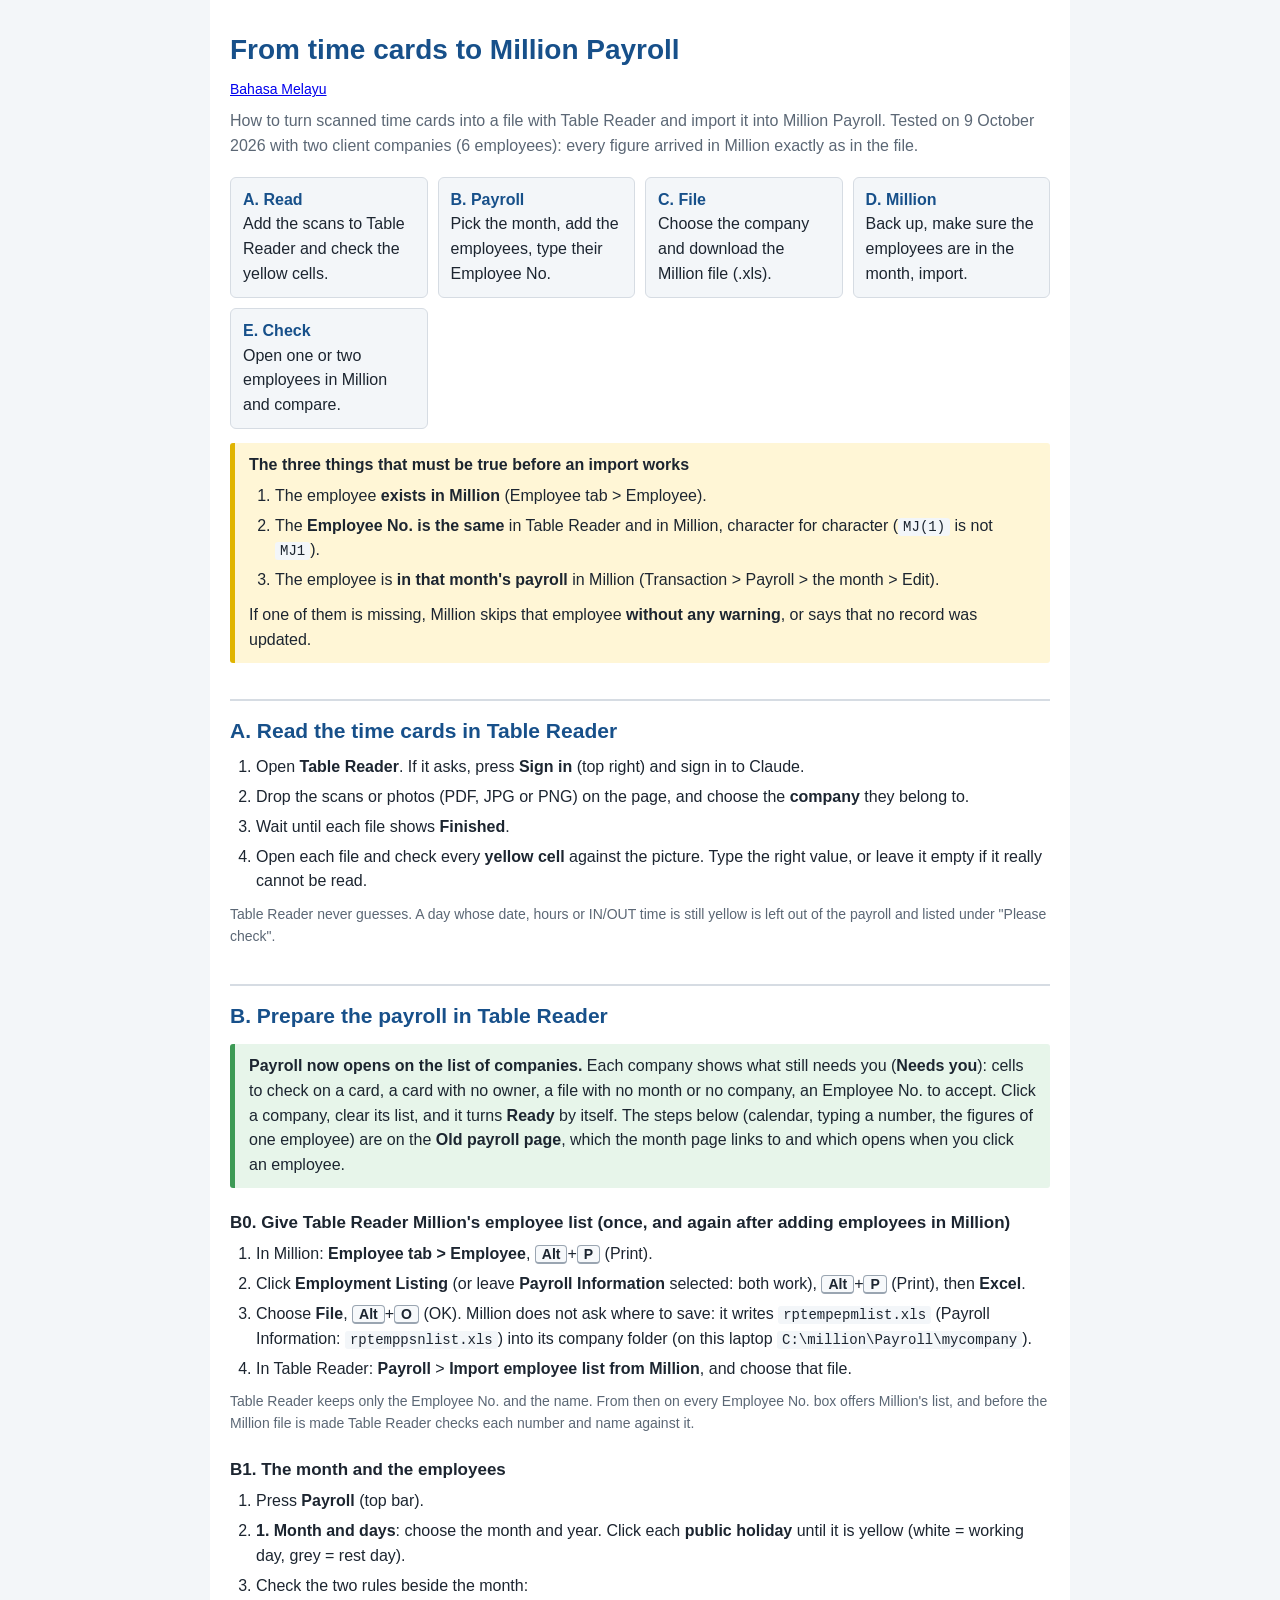
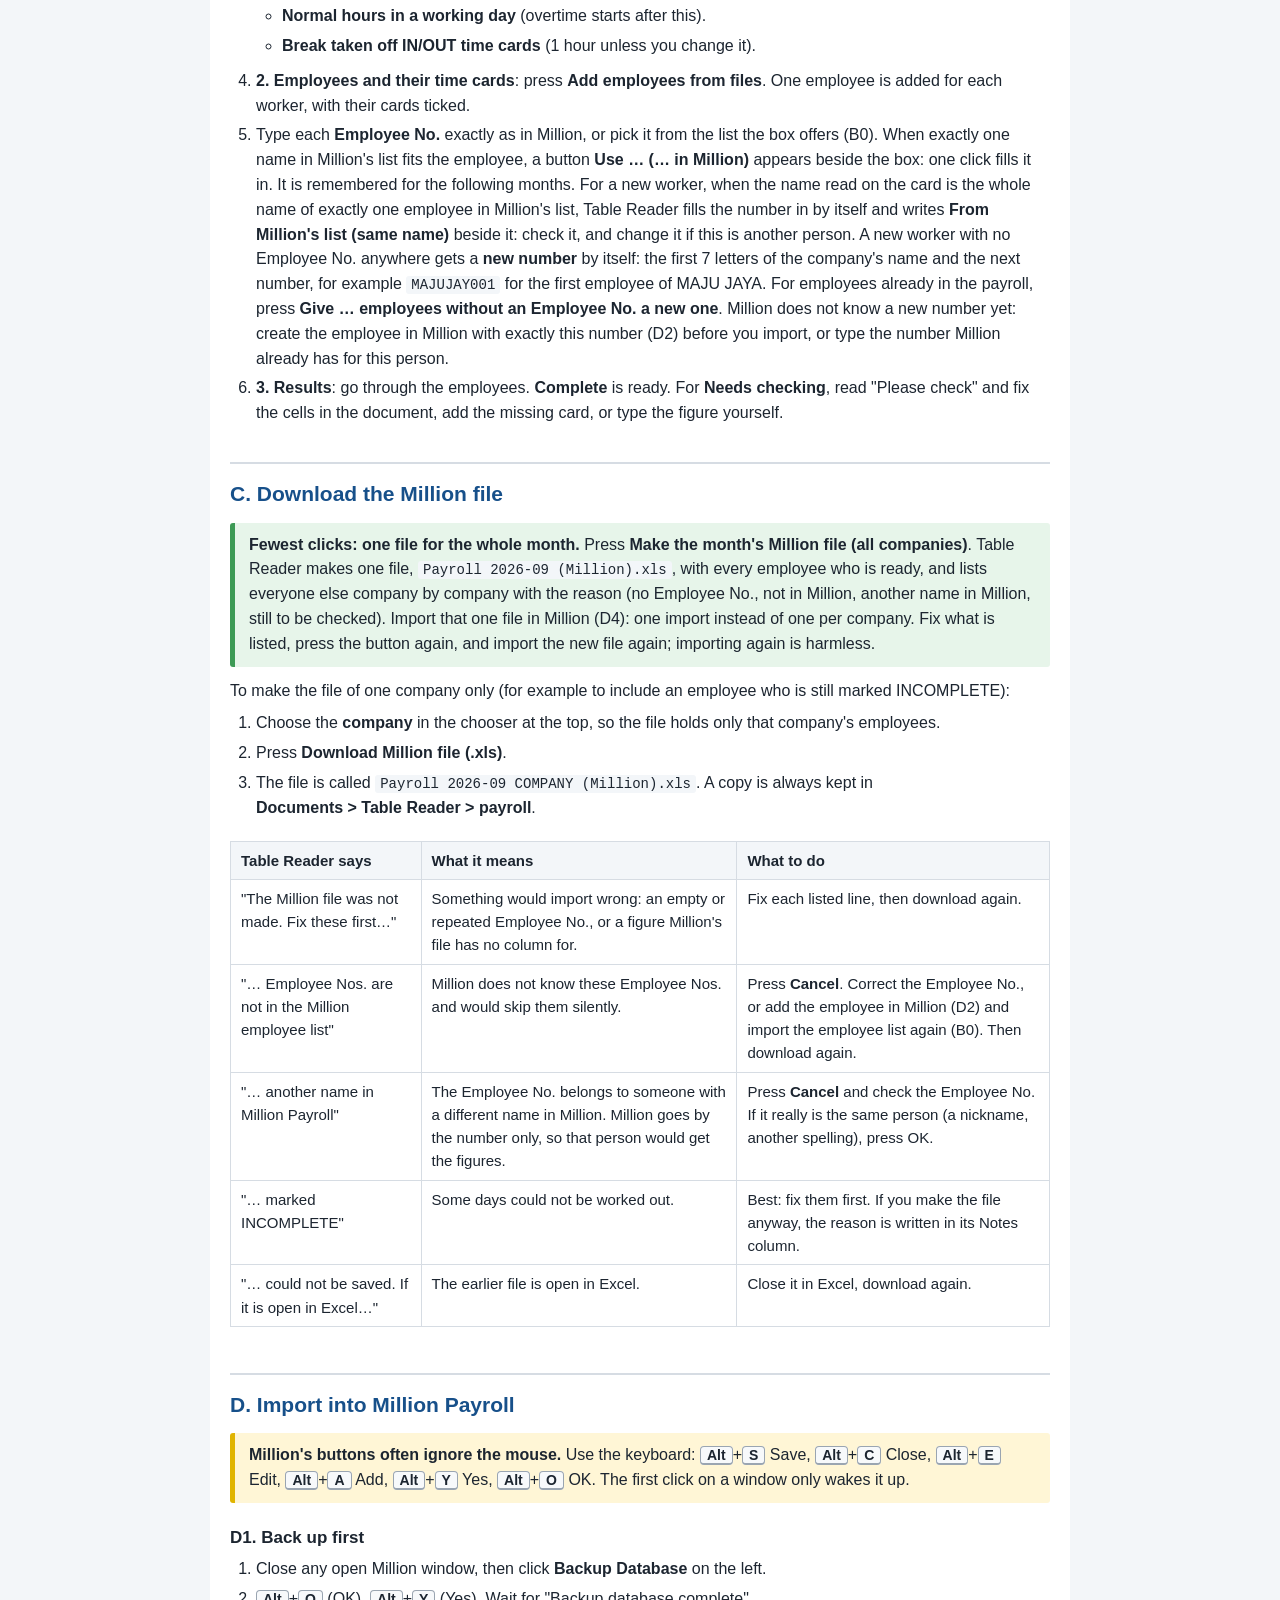
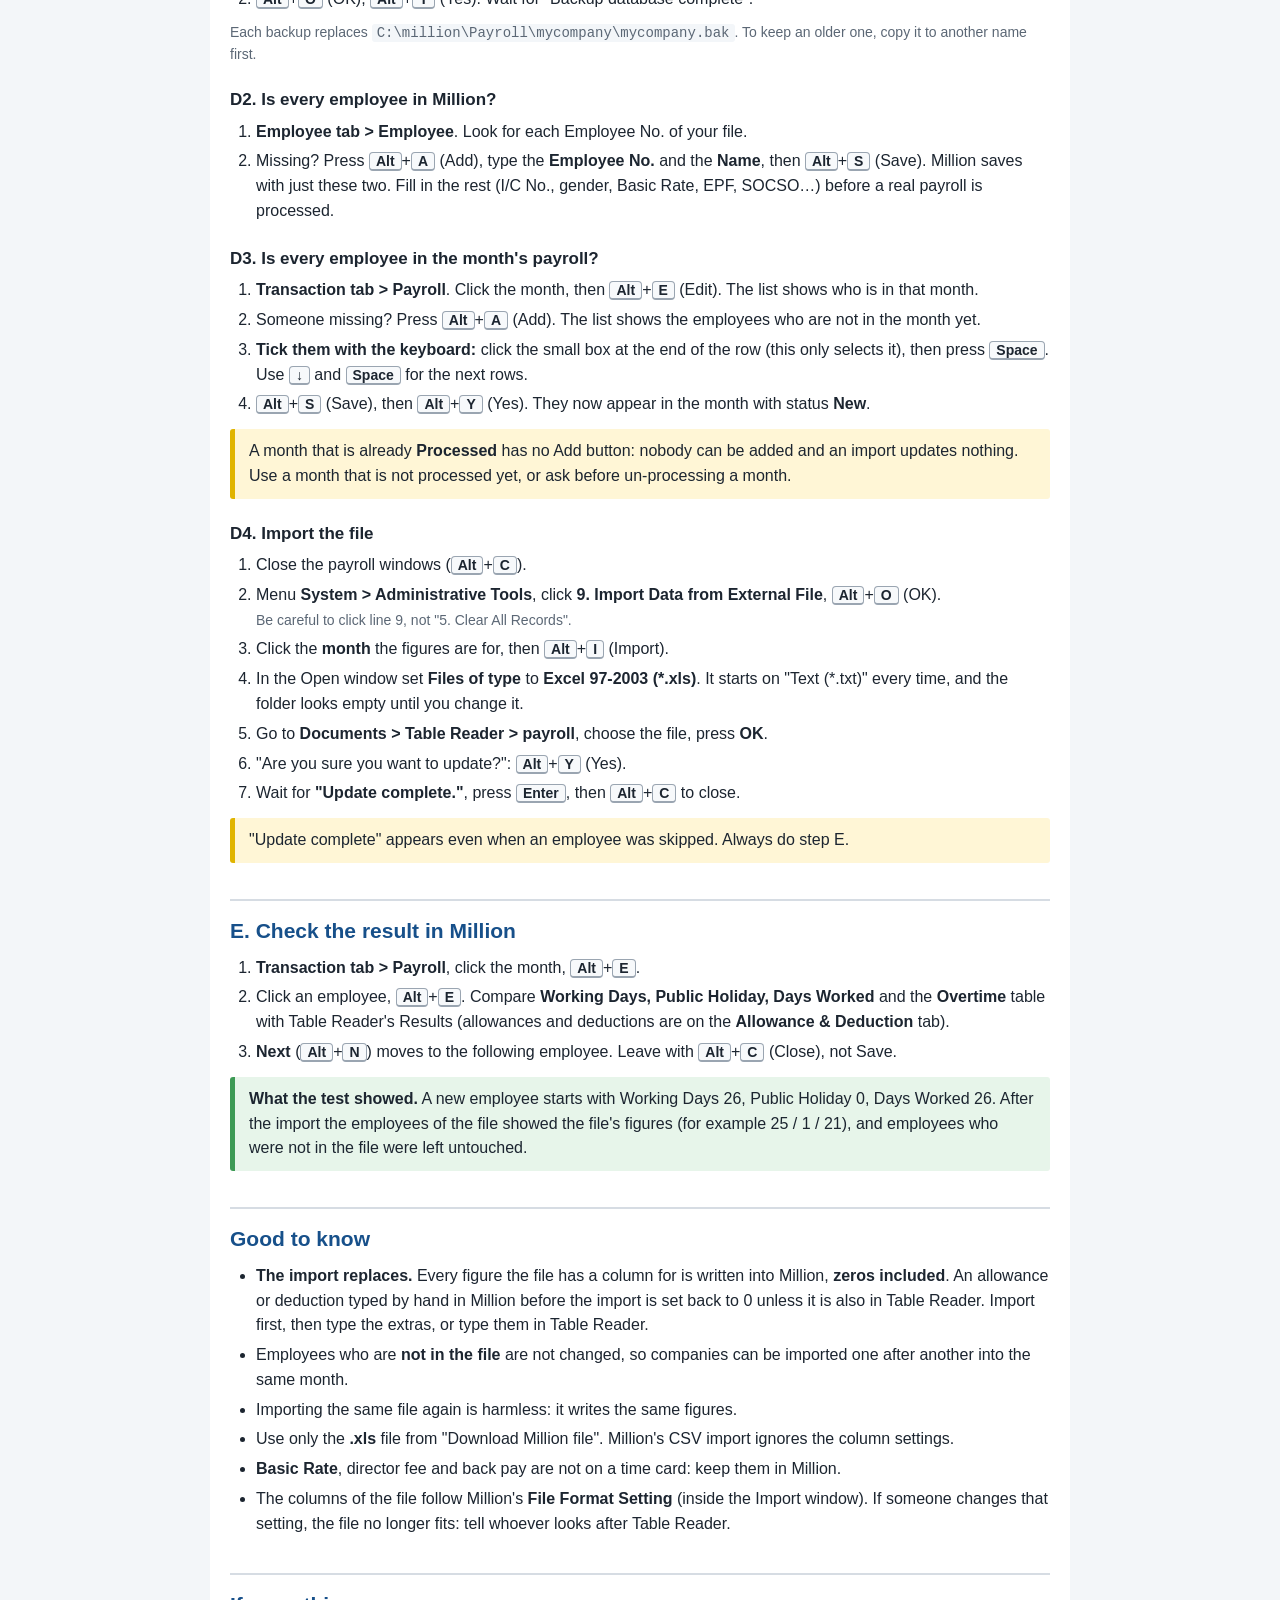
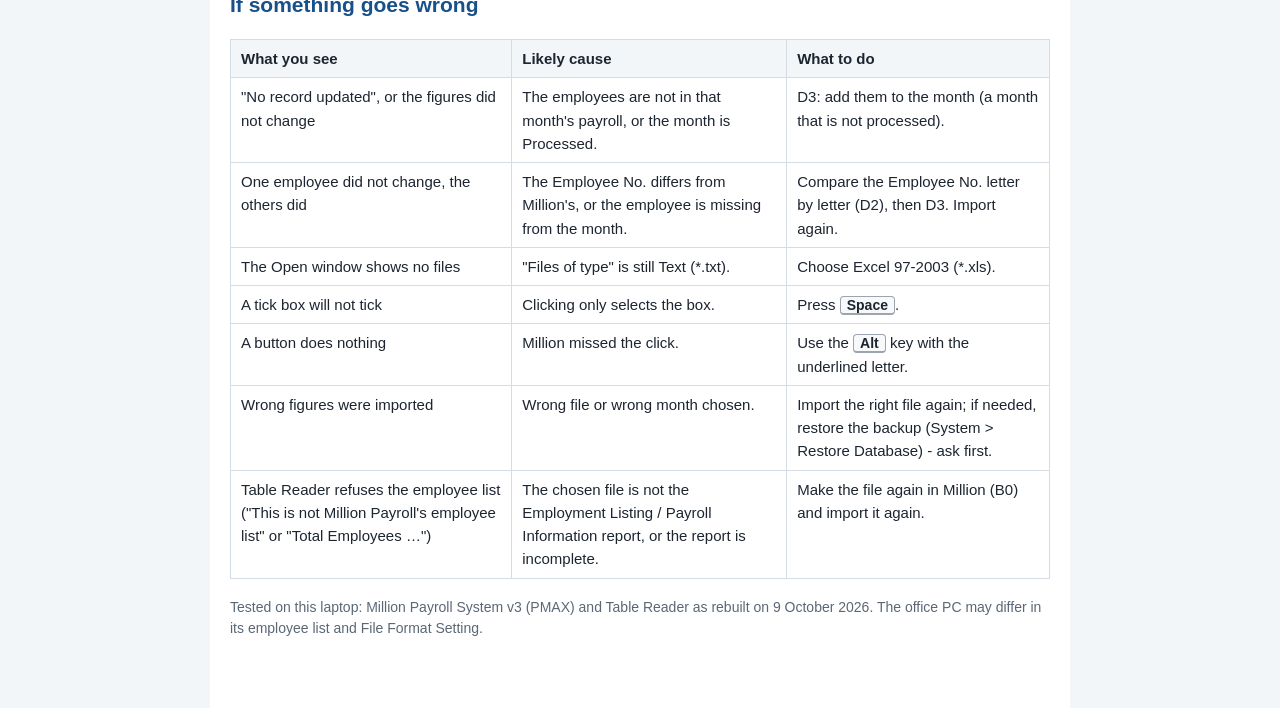
==== GUIDE - Table Reader to Million.html @ 4e614d4f "Notes and guides: payroll by company, stage 1 Co-Authored-By: Claude Opus 5.5 <noreply@anthropic.com" ====
<!doctype html>
<html lang="en">
<head>
<meta charset="utf-8">
<meta name="viewport" content="width=device-width, initial-scale=1">
<title>Table Reader to Million Payroll - guide</title>
<style>
  :root { --ink: #1c2530; --soft: #5b6775; --line: #d6dce3; --paper: #ffffff; --tint: #f3f6f9; --blue: #17508a;
          --warn-bg: #fff6d6; --warn-line: #e0b400; --ok-bg: #e7f5ea; --ok-line: #3d9a55; }
  * { box-sizing: border-box; }
  body { margin: 0; background: var(--tint); color: var(--ink); font: 16px/1.55 "Segoe UI", Arial, sans-serif; }
  main { max-width: 860px; margin: 0 auto; padding: 28px 20px 60px; background: var(--paper); }
  h1 { font-size: 28px; margin: 0 0 4px; color: var(--blue); }
  h2 { font-size: 21px; margin: 36px 0 8px; padding-top: 14px; border-top: 2px solid var(--line); color: var(--blue); }
  h3 { font-size: 17px; margin: 22px 0 6px; }
  p { margin: 8px 0; }
  .lead { color: var(--soft); margin-bottom: 18px; }
  ol, ul { margin: 6px 0 10px; padding-left: 26px; }
  li { margin: 5px 0; }
  .path { font-weight: 600; white-space: nowrap; }
  kbd { font: 600 14px "Segoe UI", Arial, sans-serif; border: 1px solid #9aa5b1; border-bottom-width: 2px; border-radius: 4px;
        padding: 0 6px; background: #f7f9fb; white-space: nowrap; }
  code { font: 14px Consolas, monospace; background: var(--tint); padding: 1px 5px; border-radius: 3px; }
  .note, .ok { border-left: 5px solid var(--warn-line); background: var(--warn-bg); padding: 10px 14px; margin: 12px 0; border-radius: 3px; }
  .ok { border-left-color: var(--ok-line); background: var(--ok-bg); }
  .steps { display: grid; grid-template-columns: repeat(auto-fit, minmax(180px, 1fr)); gap: 10px; margin: 14px 0; padding: 0; list-style: none; }
  .steps li { border: 1px solid var(--line); border-radius: 6px; padding: 10px 12px; margin: 0; background: var(--tint); }
  .steps b { display: block; color: var(--blue); }
  .wide { overflow-x: auto; }
  table { border-collapse: collapse; width: 100%; margin: 10px 0; font-size: 15px; }
  th, td { border: 1px solid var(--line); padding: 7px 10px; text-align: left; vertical-align: top; }
  th { background: var(--tint); }
  .small { color: var(--soft); font-size: 14px; }
  @media print { body { background: #fff; } main { padding: 0; max-width: none; } h2 { break-after: avoid; } li, .note, .ok, tr { break-inside: avoid; } }
</style>
</head>
<body>
<main>
<h1>From time cards to Million Payroll</h1>
<p class="small"><a href="PANDUAN - Table Reader ke Million.html">Bahasa Melayu</a></p>
<p class="lead">How to turn scanned time cards into a file with Table Reader and import it into Million Payroll.
Tested on 9 October 2026 with two client companies (6 employees): every figure arrived in Million exactly as in the file.</p>

<ol class="steps">
  <li><b>A. Read</b>Add the scans to Table Reader and check the yellow cells.</li>
  <li><b>B. Payroll</b>Pick the month, add the employees, type their Employee No.</li>
  <li><b>C. File</b>Choose the company and download the Million file (.xls).</li>
  <li><b>D. Million</b>Back up, make sure the employees are in the month, import.</li>
  <li><b>E. Check</b>Open one or two employees in Million and compare.</li>
</ol>

<div class="note"><b>The three things that must be true before an import works</b>
<ol>
  <li>The employee <b>exists in Million</b> (Employee tab &gt; Employee).</li>
  <li>The <b>Employee No. is the same</b> in Table Reader and in Million, character for character (<code>MJ(1)</code> is not <code>MJ1</code>).</li>
  <li>The employee is <b>in that month's payroll</b> in Million (Transaction &gt; Payroll &gt; the month &gt; Edit).</li>
</ol>
If one of them is missing, Million skips that employee <b>without any warning</b>, or says that no record was updated.</div>

<h2>A. Read the time cards in Table Reader</h2>
<ol>
  <li>Open <b>Table Reader</b>. If it asks, press <b>Sign in</b> (top right) and sign in to Claude.</li>
  <li>Drop the scans or photos (PDF, JPG or PNG) on the page, and choose the <b>company</b> they belong to.</li>
  <li>Wait until each file shows <b>Finished</b>.</li>
  <li>Open each file and check every <b>yellow cell</b> against the picture. Type the right value, or leave it empty if it really cannot be read.</li>
</ol>
<p class="small">Table Reader never guesses. A day whose date, hours or IN/OUT time is still yellow is left out of the payroll and listed under "Please check".</p>

<h2>B. Prepare the payroll in Table Reader</h2>
<div class="ok"><b>Payroll now opens on the list of companies.</b> Each company shows what still needs you
(<b>Needs you</b>): cells to check on a card, a card with no owner, a file with no month or no company, an Employee No.
to accept. Click a company, clear its list, and it turns <b>Ready</b> by itself. The steps below (calendar, typing a
number, the figures of one employee) are on the <b>Old payroll page</b>, which the month page links to and which opens
when you click an employee.</div>
<h3>B0. Give Table Reader Million's employee list (once, and again after adding employees in Million)</h3>
<ol>
  <li>In Million: <span class="path">Employee tab &gt; Employee</span>, <kbd>Alt</kbd>+<kbd>P</kbd> (Print).</li>
  <li>Click <b>Employment Listing</b> (or leave <b>Payroll Information</b> selected: both work), <kbd>Alt</kbd>+<kbd>P</kbd> (Print), then <b>Excel</b>.</li>
  <li>Choose <b>File</b>, <kbd>Alt</kbd>+<kbd>O</kbd> (OK). Million does not ask where to save: it writes
      <code>rptempepmlist.xls</code> (Payroll Information: <code>rptemppsnlist.xls</code>) into its company folder (on this laptop <code>C:\million\Payroll\mycompany</code>).</li>
  <li>In Table Reader: <b>Payroll</b> &gt; <b>Import employee list from Million</b>, and choose that file.</li>
</ol>
<p class="small">Table Reader keeps only the Employee No. and the name. From then on every Employee No. box offers Million's list,
and before the Million file is made Table Reader checks each number and name against it.</p>
<h3>B1. The month and the employees</h3>
<ol>
  <li>Press <b>Payroll</b> (top bar).</li>
  <li><b>1. Month and days</b>: choose the month and year. Click each <b>public holiday</b> until it is yellow (white = working day, grey = rest day).</li>
  <li>Check the two rules beside the month:
    <ul>
      <li><b>Normal hours in a working day</b> (overtime starts after this).</li>
      <li><b>Break taken off IN/OUT time cards</b> (1 hour unless you change it).</li>
    </ul></li>
  <li><b>2. Employees and their time cards</b>: press <b>Add employees from files</b>. One employee is added for each worker, with their cards ticked.</li>
  <li>Type each <b>Employee No.</b> exactly as in Million, or pick it from the list the box offers (B0). When exactly one name in Million's list fits the employee, a button <b>Use … (… in Million)</b> appears beside the box: one click fills it in. It is remembered for the following months.
      For a new worker, when the name read on the card is the whole name of exactly one employee in Million's list, Table Reader fills the number in by itself and writes <b>From Million's list (same name)</b> beside it: check it, and change it if this is another person.
      A new worker with no Employee No. anywhere gets a <b>new number</b> by itself: the first 7 letters of the company's name and the next number, for example <code>MAJUJAY001</code> for the first employee of MAJU JAYA. For employees already in the payroll, press <b>Give … employees without an Employee No. a new one</b>. Million does not know a new number yet: create the employee in Million with exactly this number (D2) before you import, or type the number Million already has for this person.</li>
  <li><b>3. Results</b>: go through the employees. <b>Complete</b> is ready. For <b>Needs checking</b>, read "Please check" and fix the cells in the document, add the missing card, or type the figure yourself.</li>
</ol>

<h2>C. Download the Million file</h2>
<div class="ok"><b>Fewest clicks: one file for the whole month.</b> Press <b>Make the month's Million file (all companies)</b>.
Table Reader makes one file, <code>Payroll 2026-09 (Million).xls</code>, with every employee who is ready, and lists everyone
else company by company with the reason (no Employee No., not in Million, another name in Million, still to be checked).
Import that one file in Million (D4): one import instead of one per company. Fix what is listed, press the button again, and
import the new file again; importing again is harmless.</div>
<p>To make the file of one company only (for example to include an employee who is still marked INCOMPLETE):</p>
<ol>
  <li>Choose the <b>company</b> in the chooser at the top, so the file holds only that company's employees.</li>
  <li>Press <b>Download Million file (.xls)</b>.</li>
  <li>The file is called <code>Payroll 2026-09 COMPANY (Million).xls</code>. A copy is always kept in
      <span class="path">Documents &gt; Table Reader &gt; payroll</span>.</li>
</ol>
<div class="wide"><table>
  <tr><th>Table Reader says</th><th>What it means</th><th>What to do</th></tr>
  <tr><td>"The Million file was not made. Fix these first…"</td><td>Something would import wrong: an empty or repeated Employee No., or a figure Million's file has no column for.</td><td>Fix each listed line, then download again.</td></tr>
  <tr><td>"… Employee Nos. are not in the Million employee list"</td><td>Million does not know these Employee Nos. and would skip them silently.</td><td>Press <b>Cancel</b>. Correct the Employee No., or add the employee in Million (D2) and import the employee list again (B0). Then download again.</td></tr>
  <tr><td>"… another name in Million Payroll"</td><td>The Employee No. belongs to someone with a different name in Million. Million goes by the number only, so that person would get the figures.</td><td>Press <b>Cancel</b> and check the Employee No. If it really is the same person (a nickname, another spelling), press OK.</td></tr>
  <tr><td>"… marked INCOMPLETE"</td><td>Some days could not be worked out.</td><td>Best: fix them first. If you make the file anyway, the reason is written in its Notes column.</td></tr>
  <tr><td>"… could not be saved. If it is open in Excel…"</td><td>The earlier file is open in Excel.</td><td>Close it in Excel, download again.</td></tr>
</table></div>

<h2>D. Import into Million Payroll</h2>
<div class="note"><b>Million's buttons often ignore the mouse.</b> Use the keyboard: <kbd>Alt</kbd>+<kbd>S</kbd> Save, <kbd>Alt</kbd>+<kbd>C</kbd> Close,
<kbd>Alt</kbd>+<kbd>E</kbd> Edit, <kbd>Alt</kbd>+<kbd>A</kbd> Add, <kbd>Alt</kbd>+<kbd>Y</kbd> Yes, <kbd>Alt</kbd>+<kbd>O</kbd> OK. The first click on a window only wakes it up.</div>

<h3>D1. Back up first</h3>
<ol>
  <li>Close any open Million window, then click <b>Backup Database</b> on the left.</li>
  <li><kbd>Alt</kbd>+<kbd>O</kbd> (OK), <kbd>Alt</kbd>+<kbd>Y</kbd> (Yes). Wait for "Backup database complete".</li>
</ol>
<p class="small">Each backup replaces <code>C:\million\Payroll\mycompany\mycompany.bak</code>. To keep an older one, copy it to another name first.</p>

<h3>D2. Is every employee in Million?</h3>
<ol>
  <li><span class="path">Employee tab &gt; Employee</span>. Look for each Employee No. of your file.</li>
  <li>Missing? Press <kbd>Alt</kbd>+<kbd>A</kbd> (Add), type the <b>Employee No.</b> and the <b>Name</b>, then <kbd>Alt</kbd>+<kbd>S</kbd> (Save).
      Million saves with just these two. Fill in the rest (I/C No., gender, Basic Rate, EPF, SOCSO…) before a real payroll is processed.</li>
</ol>

<h3>D3. Is every employee in the month's payroll?</h3>
<ol>
  <li><span class="path">Transaction tab &gt; Payroll</span>. Click the month, then <kbd>Alt</kbd>+<kbd>E</kbd> (Edit). The list shows who is in that month.</li>
  <li>Someone missing? Press <kbd>Alt</kbd>+<kbd>A</kbd> (Add). The list shows the employees who are not in the month yet.</li>
  <li><b>Tick them with the keyboard:</b> click the small box at the end of the row (this only selects it), then press <kbd>Space</kbd>.
      Use <kbd>&darr;</kbd> and <kbd>Space</kbd> for the next rows.</li>
  <li><kbd>Alt</kbd>+<kbd>S</kbd> (Save), then <kbd>Alt</kbd>+<kbd>Y</kbd> (Yes). They now appear in the month with status <b>New</b>.</li>
</ol>
<div class="note">A month that is already <b>Processed</b> has no Add button: nobody can be added and an import updates nothing.
Use a month that is not processed yet, or ask before un-processing a month.</div>

<h3>D4. Import the file</h3>
<ol>
  <li>Close the payroll windows (<kbd>Alt</kbd>+<kbd>C</kbd>).</li>
  <li>Menu <span class="path">System &gt; Administrative Tools</span>, click <b>9. Import Data from External File</b>, <kbd>Alt</kbd>+<kbd>O</kbd> (OK).
      <br><span class="small">Be careful to click line 9, not "5. Clear All Records".</span></li>
  <li>Click the <b>month</b> the figures are for, then <kbd>Alt</kbd>+<kbd>I</kbd> (Import).</li>
  <li>In the Open window set <b>Files of type</b> to <b>Excel 97-2003 (*.xls)</b>. It starts on "Text (*.txt)" every time, and the folder looks empty until you change it.</li>
  <li>Go to <span class="path">Documents &gt; Table Reader &gt; payroll</span>, choose the file, press <b>OK</b>.</li>
  <li>"Are you sure you want to update?": <kbd>Alt</kbd>+<kbd>Y</kbd> (Yes).</li>
  <li>Wait for <b>"Update complete."</b>, press <kbd>Enter</kbd>, then <kbd>Alt</kbd>+<kbd>C</kbd> to close.</li>
</ol>
<div class="note">"Update complete" appears even when an employee was skipped. Always do step E.</div>

<h2>E. Check the result in Million</h2>
<ol>
  <li><span class="path">Transaction tab &gt; Payroll</span>, click the month, <kbd>Alt</kbd>+<kbd>E</kbd>.</li>
  <li>Click an employee, <kbd>Alt</kbd>+<kbd>E</kbd>. Compare <b>Working Days, Public Holiday, Days Worked</b> and the <b>Overtime</b> table with Table Reader's Results
      (allowances and deductions are on the <b>Allowance &amp; Deduction</b> tab).</li>
  <li><b>Next</b> (<kbd>Alt</kbd>+<kbd>N</kbd>) moves to the following employee. Leave with <kbd>Alt</kbd>+<kbd>C</kbd> (Close), not Save.</li>
</ol>
<div class="ok"><b>What the test showed.</b> A new employee starts with Working Days 26, Public Holiday 0, Days Worked 26. After the import the employees of the
file showed the file's figures (for example 25 / 1 / 21), and employees who were not in the file were left untouched.</div>

<h2>Good to know</h2>
<ul>
  <li><b>The import replaces.</b> Every figure the file has a column for is written into Million, <b>zeros included</b>. An allowance or deduction typed by hand in Million
      before the import is set back to 0 unless it is also in Table Reader. Import first, then type the extras, or type them in Table Reader.</li>
  <li>Employees who are <b>not in the file</b> are not changed, so companies can be imported one after another into the same month.</li>
  <li>Importing the same file again is harmless: it writes the same figures.</li>
  <li>Use only the <b>.xls</b> file from "Download Million file". Million's CSV import ignores the column settings.</li>
  <li><b>Basic Rate</b>, director fee and back pay are not on a time card: keep them in Million.</li>
  <li>The columns of the file follow Million's <span class="path">File Format Setting</span> (inside the Import window). If someone changes that setting, the file no longer fits: tell whoever looks after Table Reader.</li>
</ul>

<h2>If something goes wrong</h2>
<div class="wide"><table>
  <tr><th>What you see</th><th>Likely cause</th><th>What to do</th></tr>
  <tr><td>"No record updated", or the figures did not change</td><td>The employees are not in that month's payroll, or the month is Processed.</td><td>D3: add them to the month (a month that is not processed).</td></tr>
  <tr><td>One employee did not change, the others did</td><td>The Employee No. differs from Million's, or the employee is missing from the month.</td><td>Compare the Employee No. letter by letter (D2), then D3. Import again.</td></tr>
  <tr><td>The Open window shows no files</td><td>"Files of type" is still Text (*.txt).</td><td>Choose Excel 97-2003 (*.xls).</td></tr>
  <tr><td>A tick box will not tick</td><td>Clicking only selects the box.</td><td>Press <kbd>Space</kbd>.</td></tr>
  <tr><td>A button does nothing</td><td>Million missed the click.</td><td>Use the <kbd>Alt</kbd> key with the underlined letter.</td></tr>
  <tr><td>Wrong figures were imported</td><td>Wrong file or wrong month chosen.</td><td>Import the right file again; if needed, restore the backup (System &gt; Restore Database) - ask first.</td></tr>
  <tr><td>Table Reader refuses the employee list ("This is not Million Payroll's employee list" or "Total Employees …")</td><td>The chosen file is not the Employment Listing / Payroll Information report, or the report is incomplete.</td><td>Make the file again in Million (B0) and import it again.</td></tr>
</table></div>

<p class="small">Tested on this laptop: Million Payroll System v3 (PMAX) and Table Reader as rebuilt on 9 October 2026.
The office PC may differ in its employee list and File Format Setting.</p>
</main>
</body>
</html>
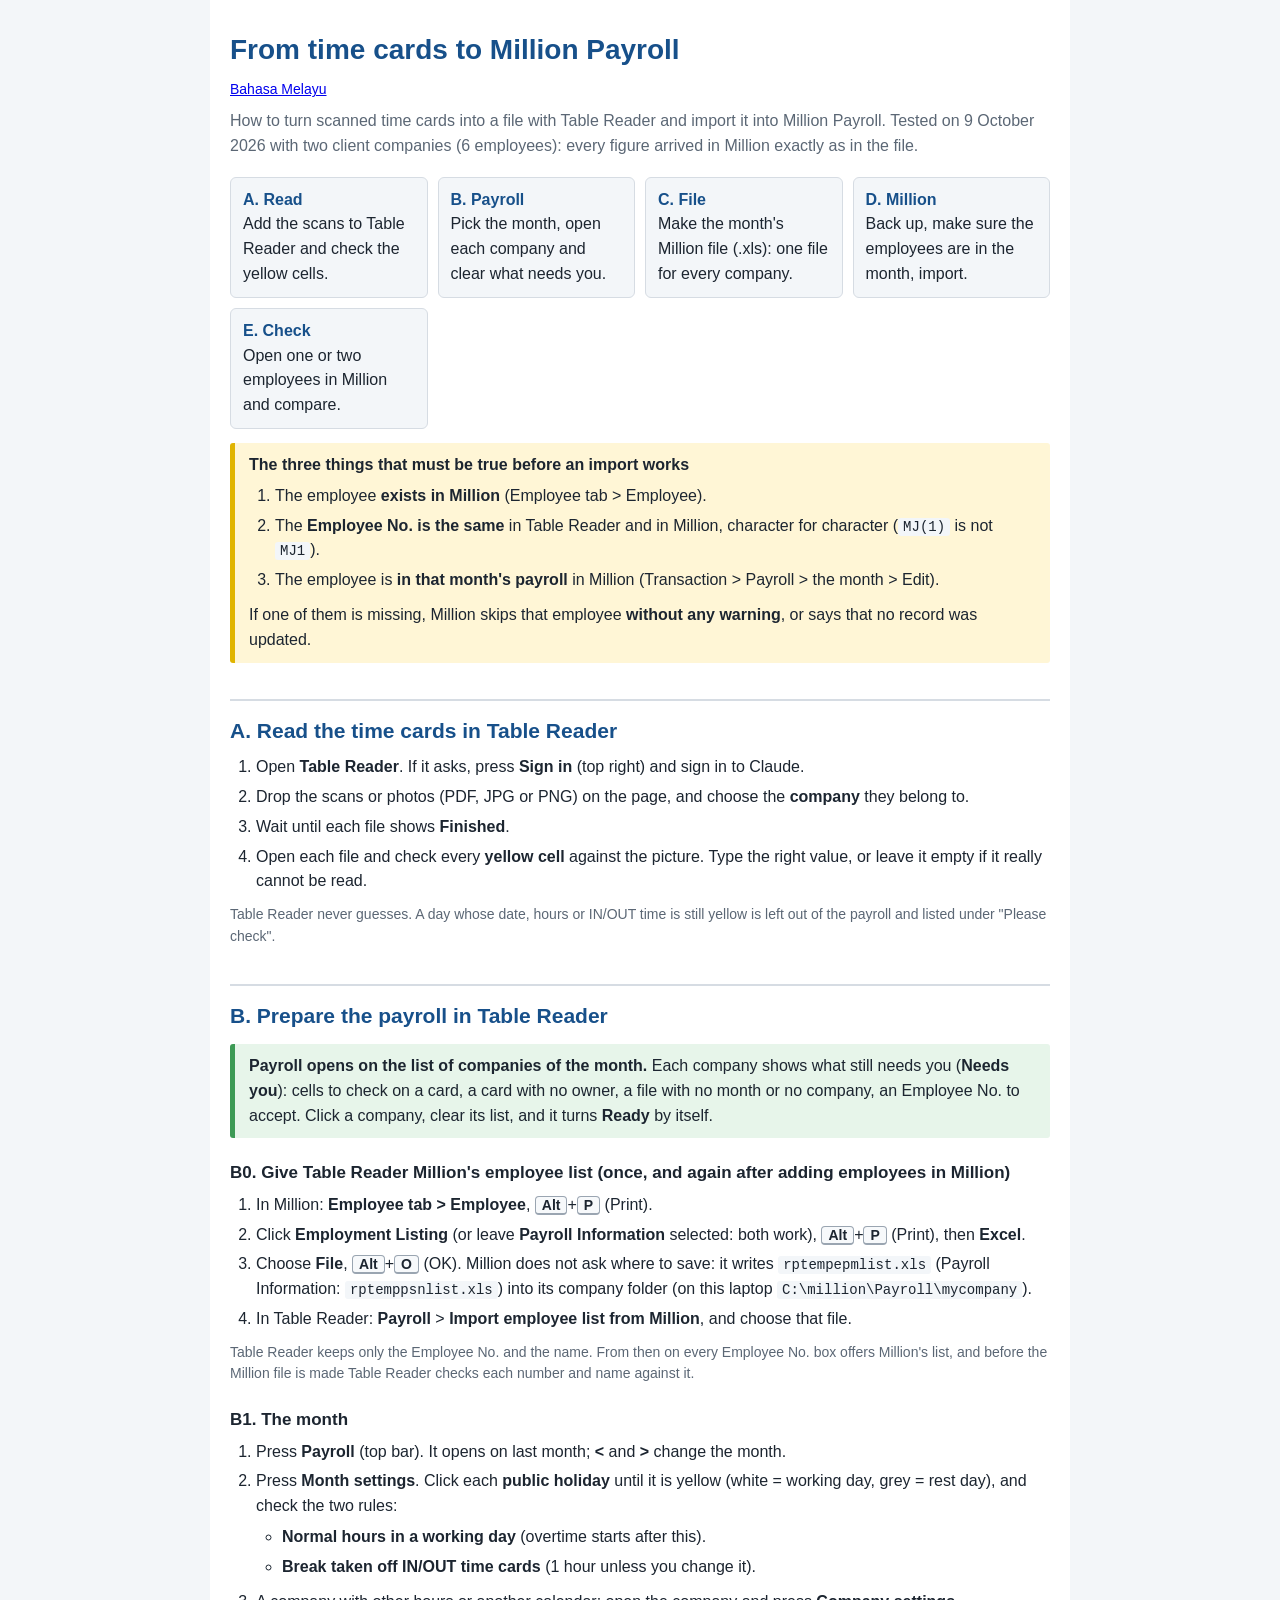
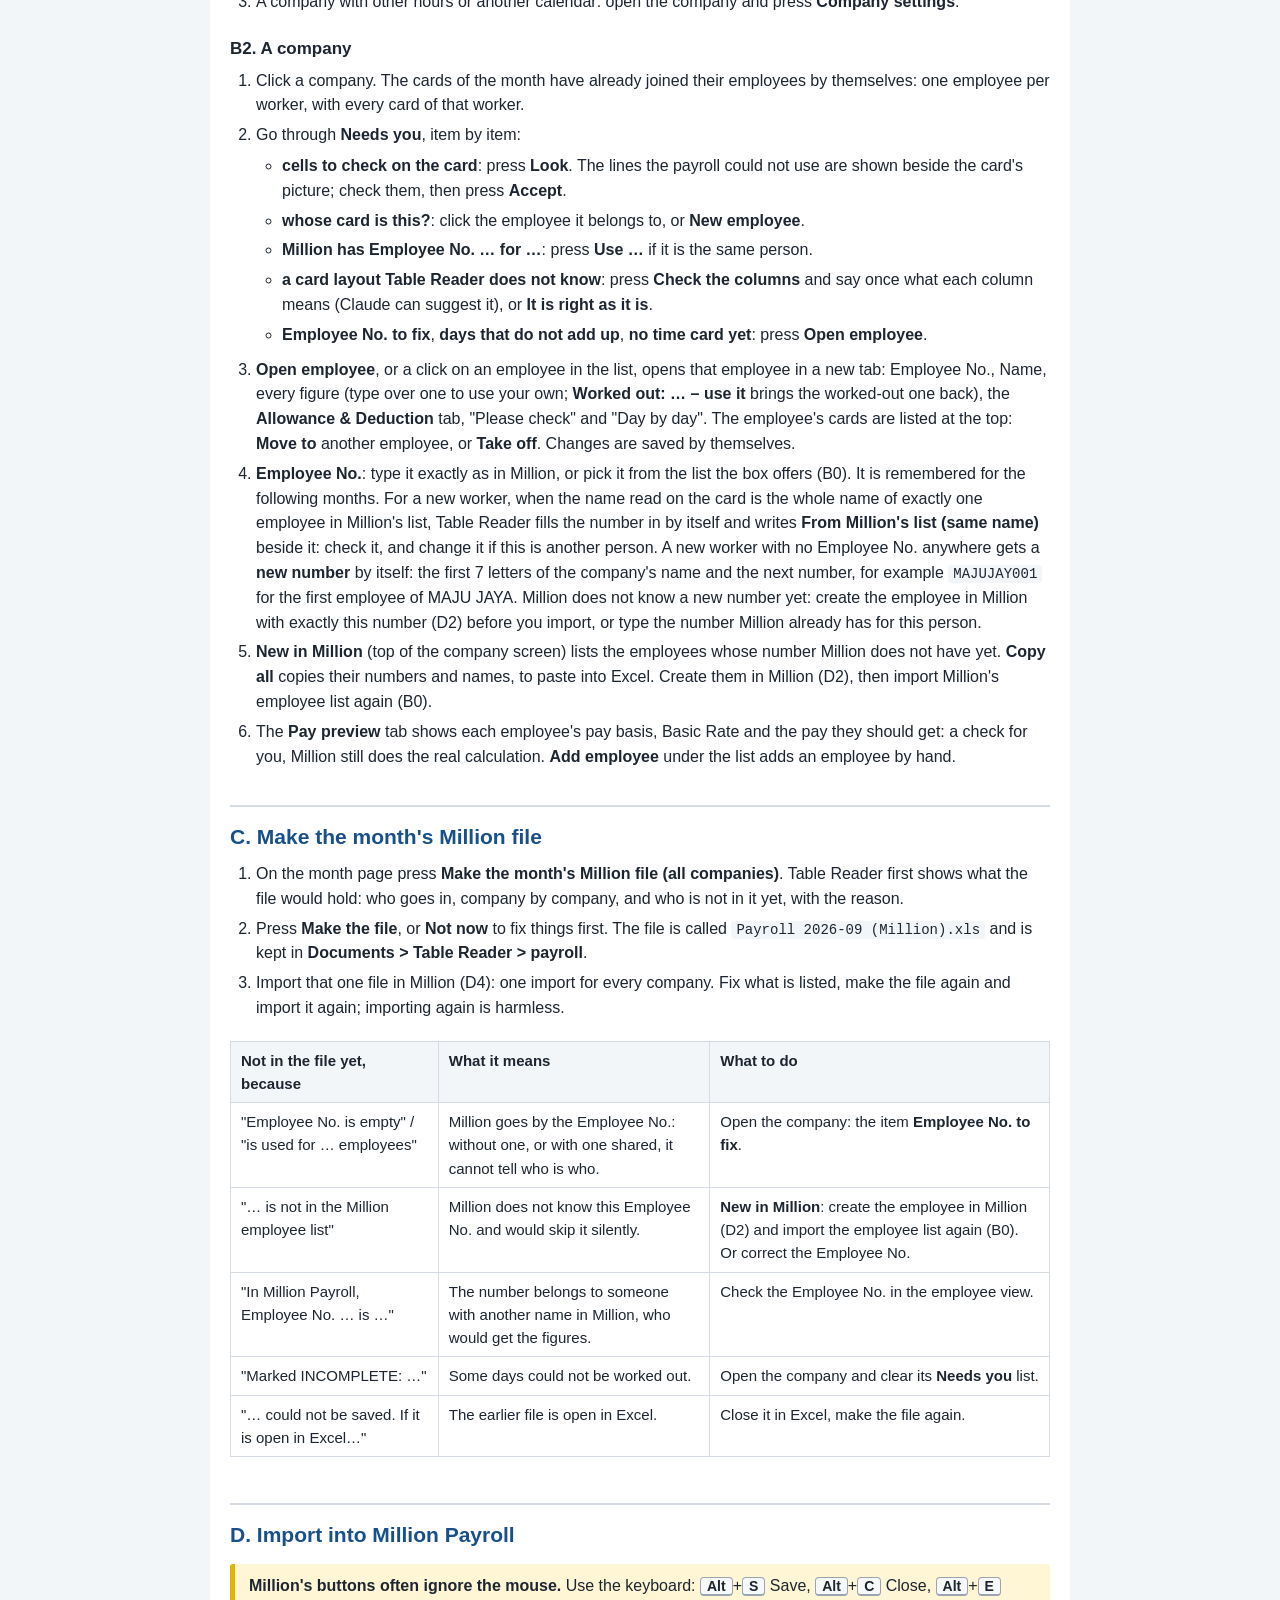
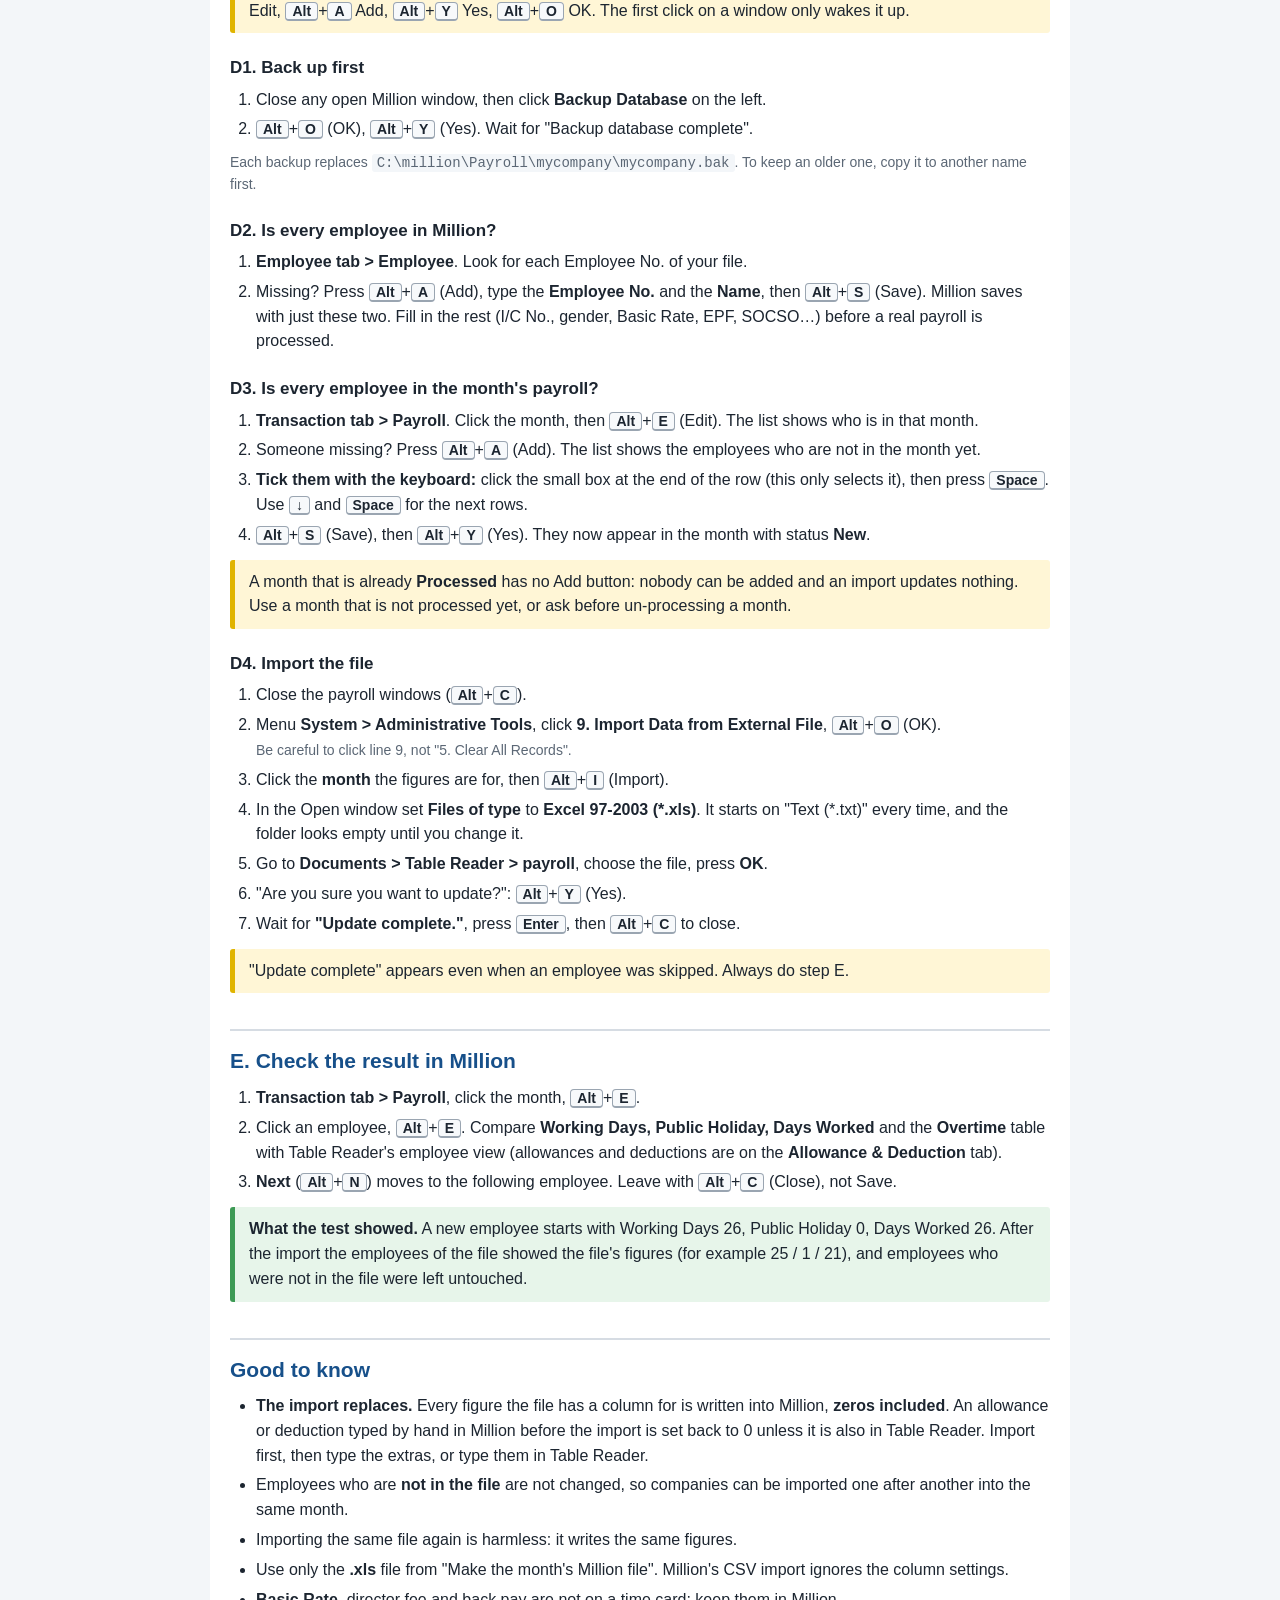
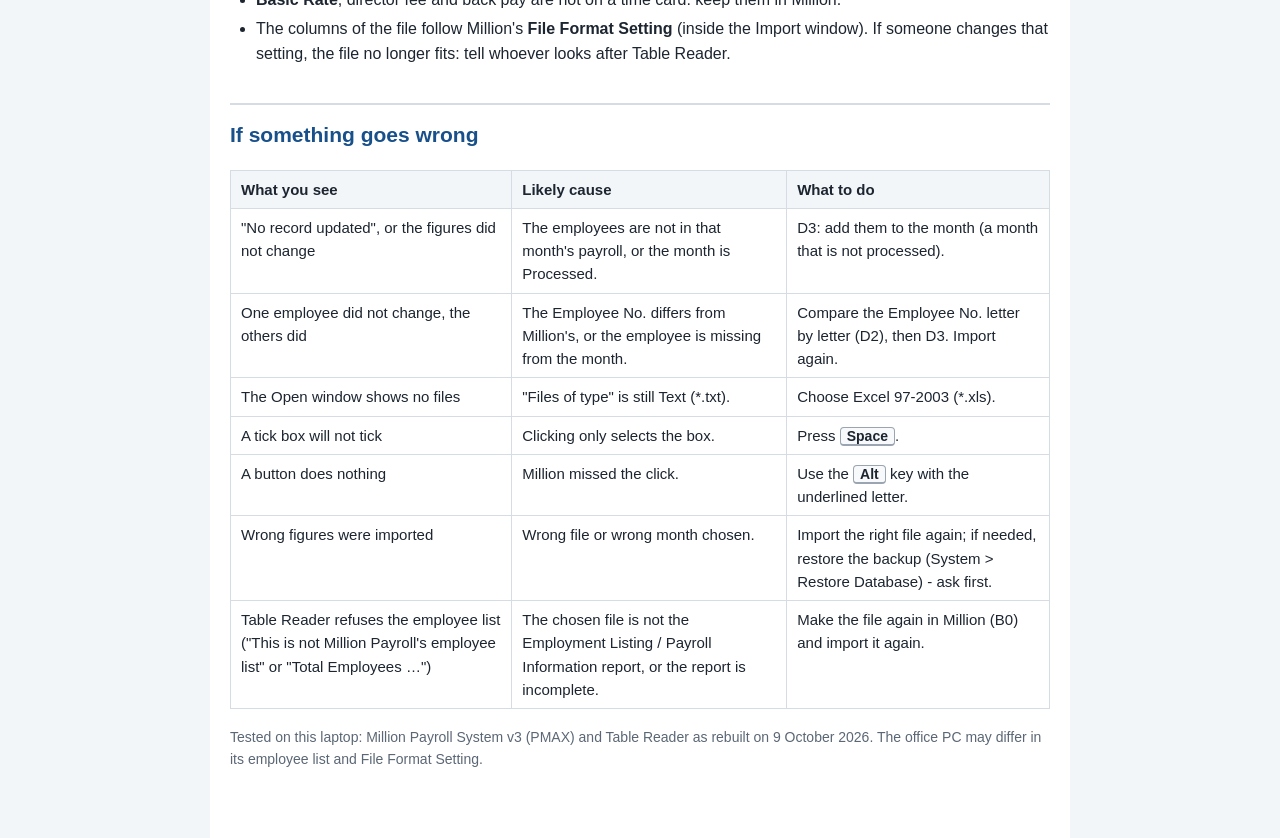
==== commit 4dcb5131: "Guides: payroll steps on the new screens (month, a company and its Needs you, the employee view, New" ====
--- a/GUIDE - Table Reader to Million.html
+++ b/GUIDE - Table Reader to Million.html
@@ -43,8 +43,8 @@
 
 <ol class="steps">
   <li><b>A. Read</b>Add the scans to Table Reader and check the yellow cells.</li>
-  <li><b>B. Payroll</b>Pick the month, add the employees, type their Employee No.</li>
-  <li><b>C. File</b>Choose the company and download the Million file (.xls).</li>
+  <li><b>B. Payroll</b>Pick the month, open each company and clear what needs you.</li>
+  <li><b>C. File</b>Make the month's Million file (.xls): one file for every company.</li>
   <li><b>D. Million</b>Back up, make sure the employees are in the month, import.</li>
   <li><b>E. Check</b>Open one or two employees in Million and compare.</li>
 </ol>
@@ -67,11 +67,9 @@
 <p class="small">Table Reader never guesses. A day whose date, hours or IN/OUT time is still yellow is left out of the payroll and listed under "Please check".</p>
 
 <h2>B. Prepare the payroll in Table Reader</h2>
-<div class="ok"><b>Payroll now opens on the list of companies.</b> Each company shows what still needs you
+<div class="ok"><b>Payroll opens on the list of companies of the month.</b> Each company shows what still needs you
 (<b>Needs you</b>): cells to check on a card, a card with no owner, a file with no month or no company, an Employee No.
-to accept. Click a company, clear its list, and it turns <b>Ready</b> by itself. The steps below (calendar, typing a
-number, the figures of one employee) are on the <b>Old payroll page</b>, which the month page links to and which opens
-when you click an employee.</div>
+to accept. Click a company, clear its list, and it turns <b>Ready</b> by itself.</div>
 <h3>B0. Give Table Reader Million's employee list (once, and again after adding employees in Million)</h3>
 <ol>
   <li>In Million: <span class="path">Employee tab &gt; Employee</span>, <kbd>Alt</kbd>+<kbd>P</kbd> (Print).</li>
@@ -82,42 +80,62 @@
 </ol>
 <p class="small">Table Reader keeps only the Employee No. and the name. From then on every Employee No. box offers Million's list,
 and before the Million file is made Table Reader checks each number and name against it.</p>
-<h3>B1. The month and the employees</h3>
-<ol>
-  <li>Press <b>Payroll</b> (top bar).</li>
-  <li><b>1. Month and days</b>: choose the month and year. Click each <b>public holiday</b> until it is yellow (white = working day, grey = rest day).</li>
-  <li>Check the two rules beside the month:
+<h3>B1. The month</h3>
+<ol>
+  <li>Press <b>Payroll</b> (top bar). It opens on last month; <b>&lt;</b> and <b>&gt;</b> change the month.</li>
+  <li>Press <b>Month settings</b>. Click each <b>public holiday</b> until it is yellow (white = working day, grey = rest day),
+      and check the two rules:
     <ul>
       <li><b>Normal hours in a working day</b> (overtime starts after this).</li>
       <li><b>Break taken off IN/OUT time cards</b> (1 hour unless you change it).</li>
     </ul></li>
-  <li><b>2. Employees and their time cards</b>: press <b>Add employees from files</b>. One employee is added for each worker, with their cards ticked.</li>
-  <li>Type each <b>Employee No.</b> exactly as in Million, or pick it from the list the box offers (B0). When exactly one name in Million's list fits the employee, a button <b>Use … (… in Million)</b> appears beside the box: one click fills it in. It is remembered for the following months.
+  <li>A company with other hours or another calendar: open the company and press <b>Company settings</b>.</li>
+</ol>
+<h3>B2. A company</h3>
+<ol>
+  <li>Click a company. The cards of the month have already joined their employees by themselves: one employee per
+      worker, with every card of that worker.</li>
+  <li>Go through <b>Needs you</b>, item by item:
+    <ul>
+      <li><b>cells to check on the card</b>: press <b>Look</b>. The lines the payroll could not use are shown beside the
+          card's picture; check them, then press <b>Accept</b>.</li>
+      <li><b>whose card is this?</b>: click the employee it belongs to, or <b>New employee</b>.</li>
+      <li><b>Million has Employee No. … for …</b>: press <b>Use …</b> if it is the same person.</li>
+      <li><b>a card layout Table Reader does not know</b>: press <b>Check the columns</b> and say once what each column
+          means (Claude can suggest it), or <b>It is right as it is</b>.</li>
+      <li><b>Employee No. to fix</b>, <b>days that do not add up</b>, <b>no time card yet</b>: press <b>Open employee</b>.</li>
+    </ul></li>
+  <li><b>Open employee</b>, or a click on an employee in the list, opens that employee in a new tab: Employee No., Name,
+      every figure (type over one to use your own; <b>Worked out: … – use it</b> brings the worked-out one back), the
+      <b>Allowance &amp; Deduction</b> tab, "Please check" and "Day by day". The employee's cards are listed at the top:
+      <b>Move to</b> another employee, or <b>Take off</b>. Changes are saved by themselves.</li>
+  <li><b>Employee No.</b>: type it exactly as in Million, or pick it from the list the box offers (B0). It is remembered
+      for the following months.
       For a new worker, when the name read on the card is the whole name of exactly one employee in Million's list, Table Reader fills the number in by itself and writes <b>From Million's list (same name)</b> beside it: check it, and change it if this is another person.
-      A new worker with no Employee No. anywhere gets a <b>new number</b> by itself: the first 7 letters of the company's name and the next number, for example <code>MAJUJAY001</code> for the first employee of MAJU JAYA. For employees already in the payroll, press <b>Give … employees without an Employee No. a new one</b>. Million does not know a new number yet: create the employee in Million with exactly this number (D2) before you import, or type the number Million already has for this person.</li>
-  <li><b>3. Results</b>: go through the employees. <b>Complete</b> is ready. For <b>Needs checking</b>, read "Please check" and fix the cells in the document, add the missing card, or type the figure yourself.</li>
-</ol>
-
-<h2>C. Download the Million file</h2>
-<div class="ok"><b>Fewest clicks: one file for the whole month.</b> Press <b>Make the month's Million file (all companies)</b>.
-Table Reader makes one file, <code>Payroll 2026-09 (Million).xls</code>, with every employee who is ready, and lists everyone
-else company by company with the reason (no Employee No., not in Million, another name in Million, still to be checked).
-Import that one file in Million (D4): one import instead of one per company. Fix what is listed, press the button again, and
-import the new file again; importing again is harmless.</div>
-<p>To make the file of one company only (for example to include an employee who is still marked INCOMPLETE):</p>
-<ol>
-  <li>Choose the <b>company</b> in the chooser at the top, so the file holds only that company's employees.</li>
-  <li>Press <b>Download Million file (.xls)</b>.</li>
-  <li>The file is called <code>Payroll 2026-09 COMPANY (Million).xls</code>. A copy is always kept in
-      <span class="path">Documents &gt; Table Reader &gt; payroll</span>.</li>
+      A new worker with no Employee No. anywhere gets a <b>new number</b> by itself: the first 7 letters of the company's name and the next number, for example <code>MAJUJAY001</code> for the first employee of MAJU JAYA. Million does not know a new number yet: create the employee in Million with exactly this number (D2) before you import, or type the number Million already has for this person.</li>
+  <li><b>New in Million</b> (top of the company screen) lists the employees whose number Million does not have yet.
+      <b>Copy all</b> copies their numbers and names, to paste into Excel. Create them in Million (D2), then import Million's
+      employee list again (B0).</li>
+  <li>The <b>Pay preview</b> tab shows each employee's pay basis, Basic Rate and the pay they should get: a check for you,
+      Million still does the real calculation. <b>Add employee</b> under the list adds an employee by hand.</li>
+</ol>
+
+<h2>C. Make the month's Million file</h2>
+<ol>
+  <li>On the month page press <b>Make the month's Million file (all companies)</b>. Table Reader first shows what the file
+      would hold: who goes in, company by company, and who is not in it yet, with the reason.</li>
+  <li>Press <b>Make the file</b>, or <b>Not now</b> to fix things first. The file is called
+      <code>Payroll 2026-09 (Million).xls</code> and is kept in <span class="path">Documents &gt; Table Reader &gt; payroll</span>.</li>
+  <li>Import that one file in Million (D4): one import for every company. Fix what is listed, make the file again and
+      import it again; importing again is harmless.</li>
 </ol>
 <div class="wide"><table>
-  <tr><th>Table Reader says</th><th>What it means</th><th>What to do</th></tr>
-  <tr><td>"The Million file was not made. Fix these first…"</td><td>Something would import wrong: an empty or repeated Employee No., or a figure Million's file has no column for.</td><td>Fix each listed line, then download again.</td></tr>
-  <tr><td>"… Employee Nos. are not in the Million employee list"</td><td>Million does not know these Employee Nos. and would skip them silently.</td><td>Press <b>Cancel</b>. Correct the Employee No., or add the employee in Million (D2) and import the employee list again (B0). Then download again.</td></tr>
-  <tr><td>"… another name in Million Payroll"</td><td>The Employee No. belongs to someone with a different name in Million. Million goes by the number only, so that person would get the figures.</td><td>Press <b>Cancel</b> and check the Employee No. If it really is the same person (a nickname, another spelling), press OK.</td></tr>
-  <tr><td>"… marked INCOMPLETE"</td><td>Some days could not be worked out.</td><td>Best: fix them first. If you make the file anyway, the reason is written in its Notes column.</td></tr>
-  <tr><td>"… could not be saved. If it is open in Excel…"</td><td>The earlier file is open in Excel.</td><td>Close it in Excel, download again.</td></tr>
+  <tr><th>Not in the file yet, because</th><th>What it means</th><th>What to do</th></tr>
+  <tr><td>"Employee No. is empty" / "is used for … employees"</td><td>Million goes by the Employee No.: without one, or with one shared, it cannot tell who is who.</td><td>Open the company: the item <b>Employee No. to fix</b>.</td></tr>
+  <tr><td>"… is not in the Million employee list"</td><td>Million does not know this Employee No. and would skip it silently.</td><td><b>New in Million</b>: create the employee in Million (D2) and import the employee list again (B0). Or correct the Employee No.</td></tr>
+  <tr><td>"In Million Payroll, Employee No. … is …"</td><td>The number belongs to someone with another name in Million, who would get the figures.</td><td>Check the Employee No. in the employee view.</td></tr>
+  <tr><td>"Marked INCOMPLETE: …"</td><td>Some days could not be worked out.</td><td>Open the company and clear its <b>Needs you</b> list.</td></tr>
+  <tr><td>"… could not be saved. If it is open in Excel…"</td><td>The earlier file is open in Excel.</td><td>Close it in Excel, make the file again.</td></tr>
 </table></div>
 
 <h2>D. Import into Million Payroll</h2>
@@ -165,7 +183,7 @@
 <h2>E. Check the result in Million</h2>
 <ol>
   <li><span class="path">Transaction tab &gt; Payroll</span>, click the month, <kbd>Alt</kbd>+<kbd>E</kbd>.</li>
-  <li>Click an employee, <kbd>Alt</kbd>+<kbd>E</kbd>. Compare <b>Working Days, Public Holiday, Days Worked</b> and the <b>Overtime</b> table with Table Reader's Results
+  <li>Click an employee, <kbd>Alt</kbd>+<kbd>E</kbd>. Compare <b>Working Days, Public Holiday, Days Worked</b> and the <b>Overtime</b> table with Table Reader's employee view
       (allowances and deductions are on the <b>Allowance &amp; Deduction</b> tab).</li>
   <li><b>Next</b> (<kbd>Alt</kbd>+<kbd>N</kbd>) moves to the following employee. Leave with <kbd>Alt</kbd>+<kbd>C</kbd> (Close), not Save.</li>
 </ol>
@@ -178,7 +196,7 @@
       before the import is set back to 0 unless it is also in Table Reader. Import first, then type the extras, or type them in Table Reader.</li>
   <li>Employees who are <b>not in the file</b> are not changed, so companies can be imported one after another into the same month.</li>
   <li>Importing the same file again is harmless: it writes the same figures.</li>
-  <li>Use only the <b>.xls</b> file from "Download Million file". Million's CSV import ignores the column settings.</li>
+  <li>Use only the <b>.xls</b> file from "Make the month's Million file". Million's CSV import ignores the column settings.</li>
   <li><b>Basic Rate</b>, director fee and back pay are not on a time card: keep them in Million.</li>
   <li>The columns of the file follow Million's <span class="path">File Format Setting</span> (inside the Import window). If someone changes that setting, the file no longer fits: tell whoever looks after Table Reader.</li>
 </ul>
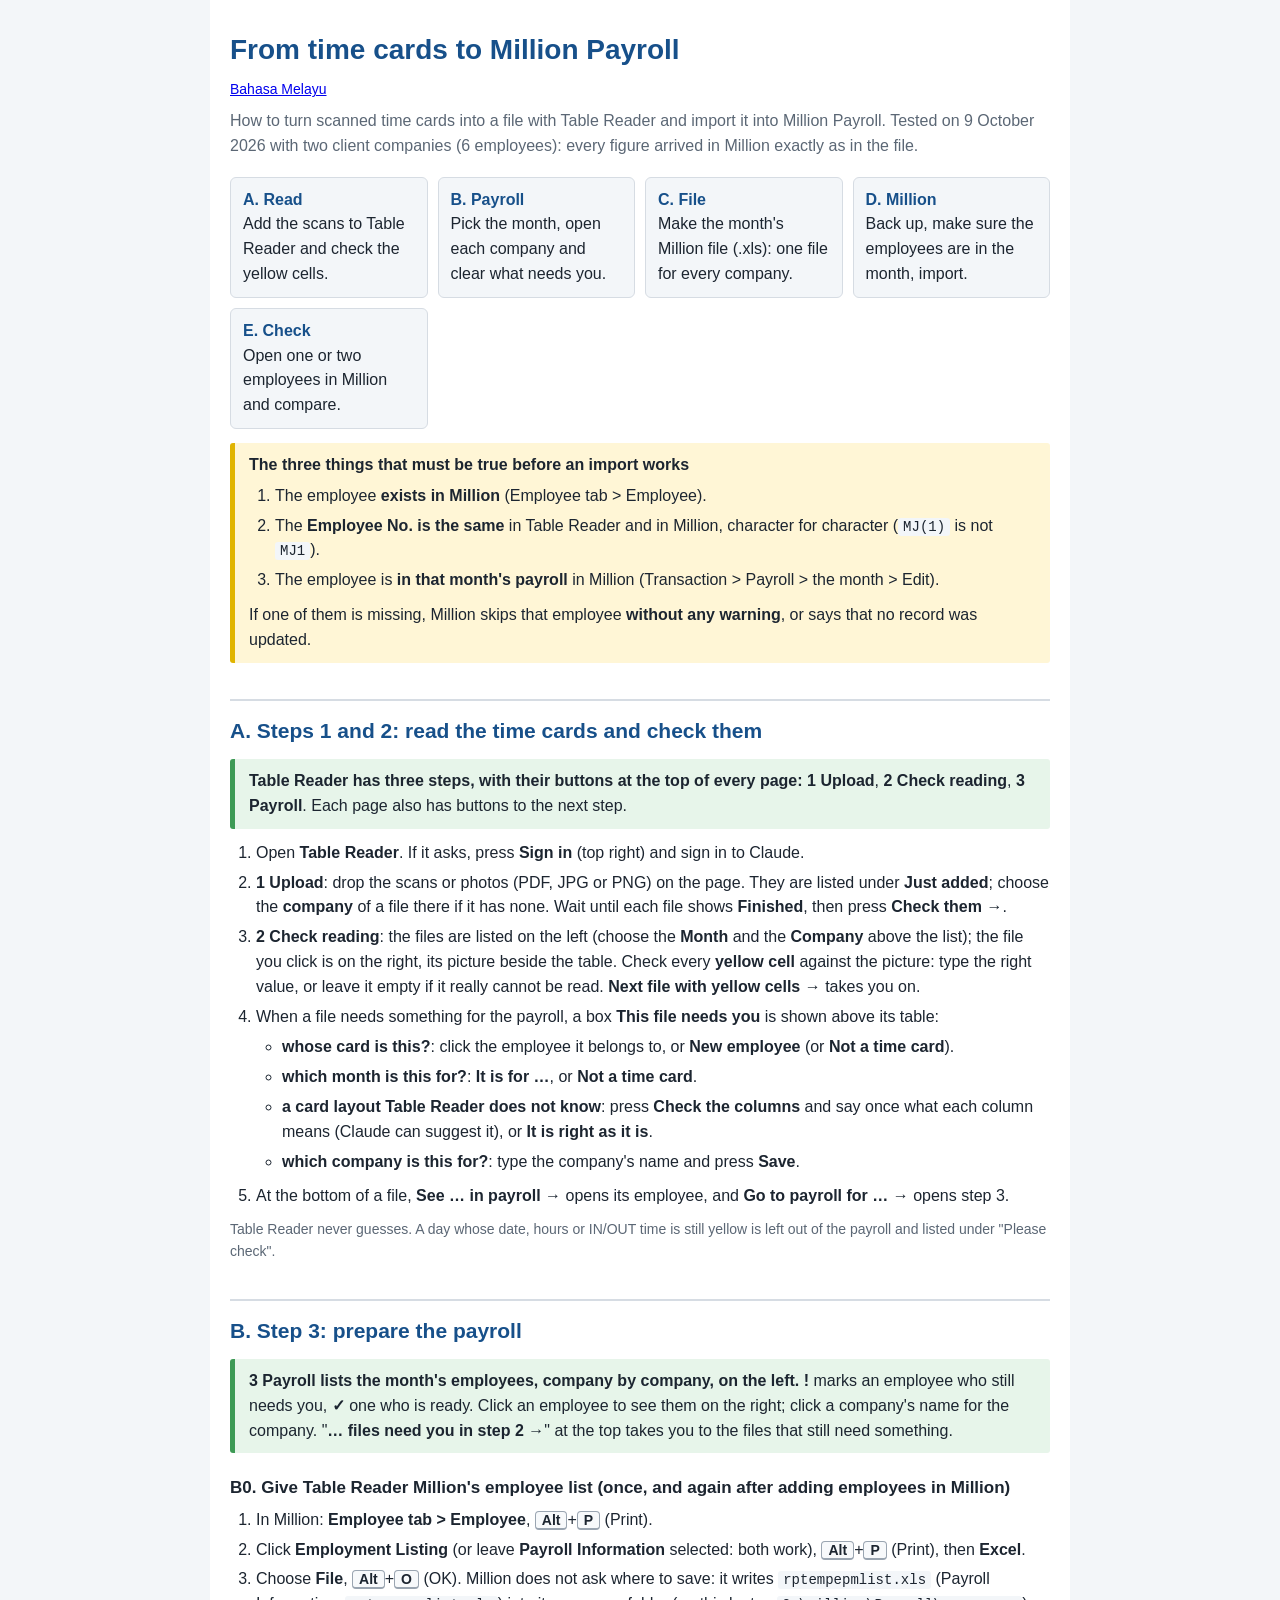
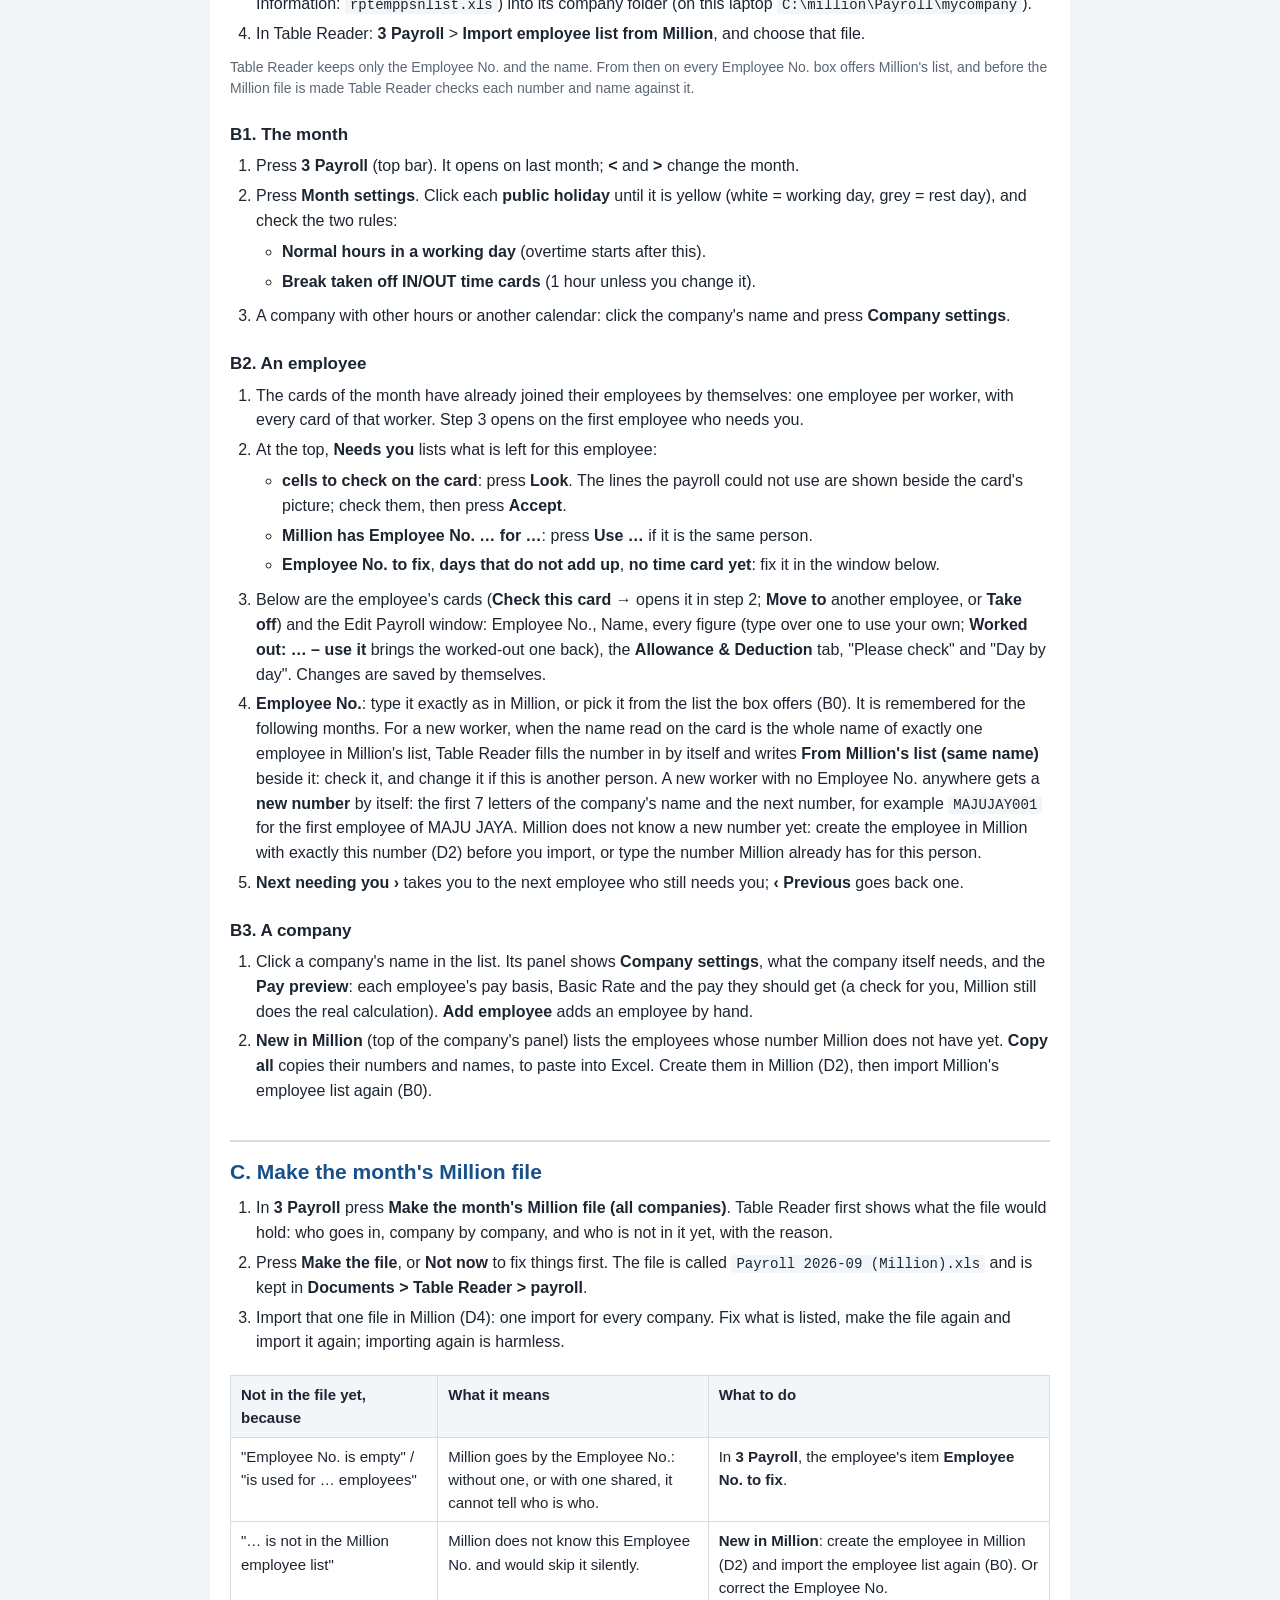
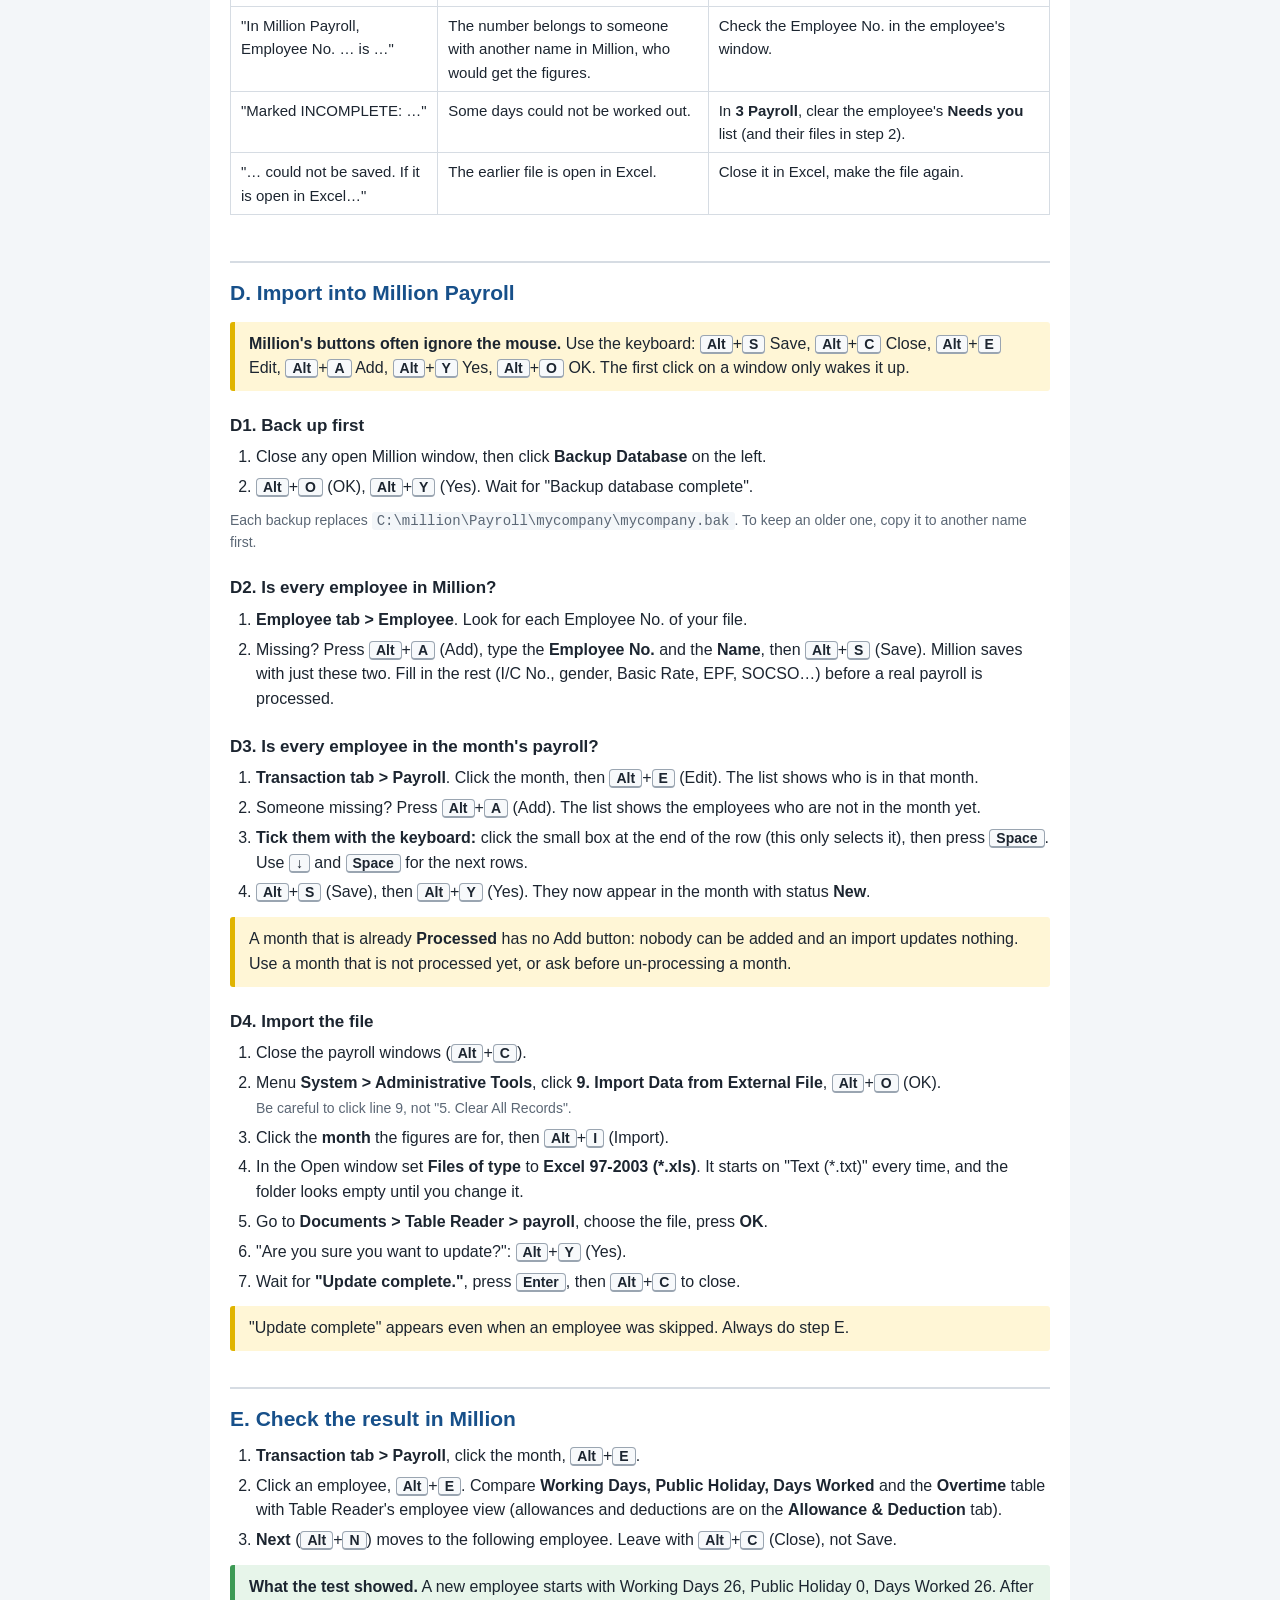
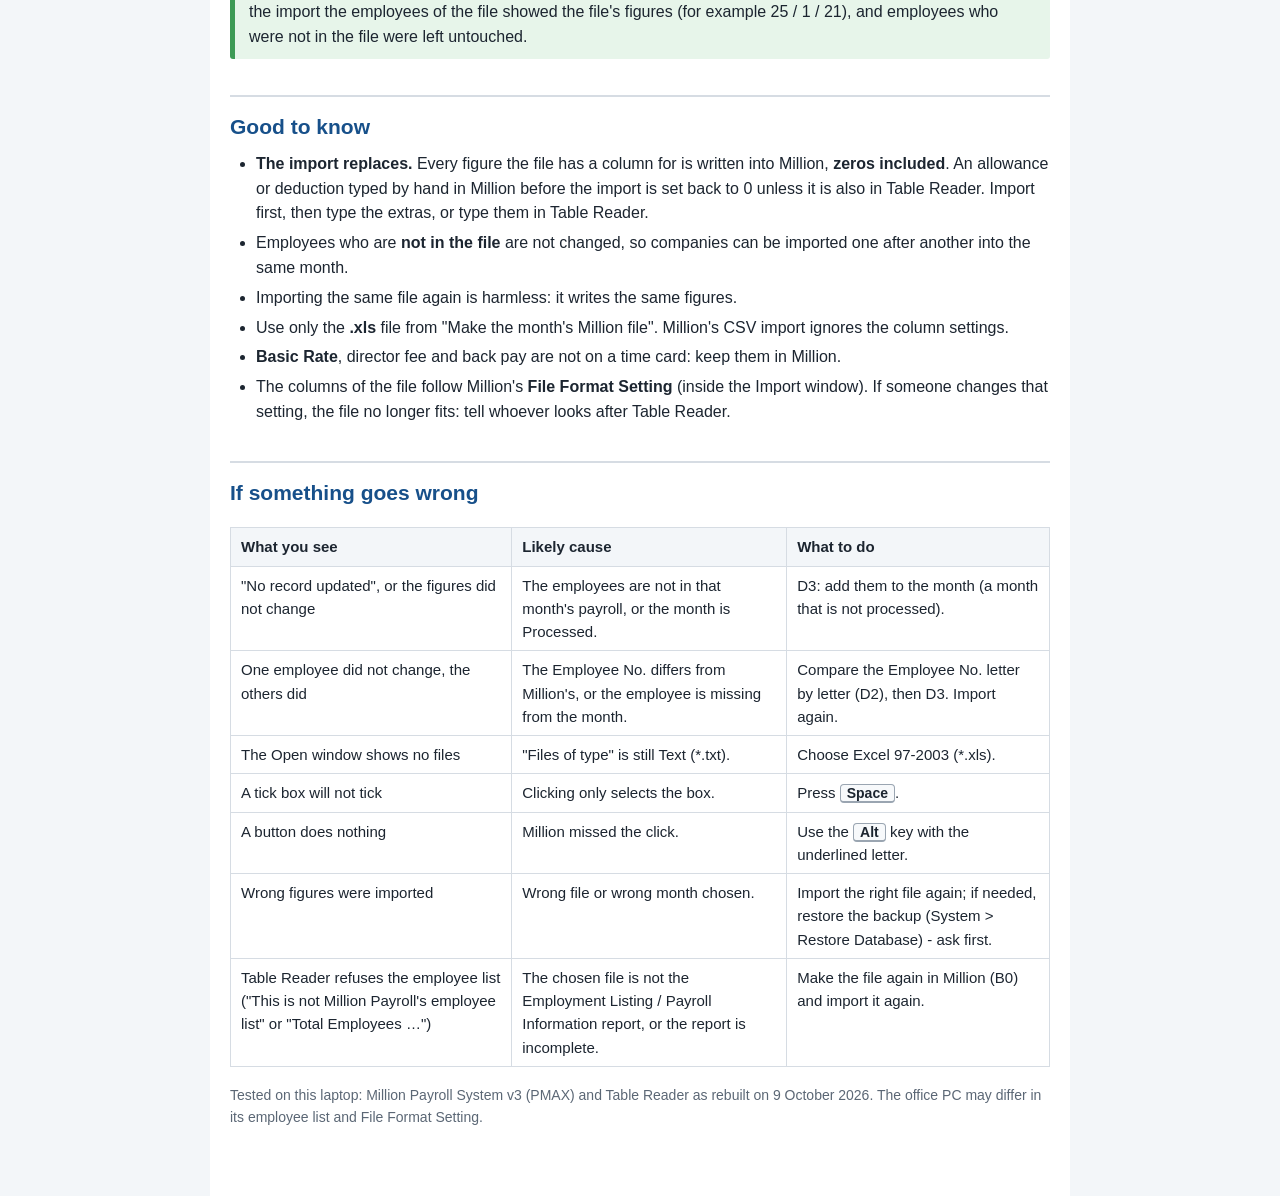
==== commit 6ff22493: "Payroll: the company screen's two requests are gone; guides and notes for the three steps Co-Authore" ====
--- a/GUIDE - Table Reader to Million.html
+++ b/GUIDE - Table Reader to Million.html
@@ -57,72 +57,89 @@
 </ol>
 If one of them is missing, Million skips that employee <b>without any warning</b>, or says that no record was updated.</div>
 
-<h2>A. Read the time cards in Table Reader</h2>
+<h2>A. Steps 1 and 2: read the time cards and check them</h2>
+<div class="ok"><b>Table Reader has three steps, with their buttons at the top of every page:</b> <b>1 Upload</b>,
+<b>2 Check reading</b>, <b>3 Payroll</b>. Each page also has buttons to the next step.</div>
 <ol>
   <li>Open <b>Table Reader</b>. If it asks, press <b>Sign in</b> (top right) and sign in to Claude.</li>
-  <li>Drop the scans or photos (PDF, JPG or PNG) on the page, and choose the <b>company</b> they belong to.</li>
-  <li>Wait until each file shows <b>Finished</b>.</li>
-  <li>Open each file and check every <b>yellow cell</b> against the picture. Type the right value, or leave it empty if it really cannot be read.</li>
+  <li><b>1 Upload</b>: drop the scans or photos (PDF, JPG or PNG) on the page. They are listed under <b>Just added</b>;
+      choose the <b>company</b> of a file there if it has none. Wait until each file shows <b>Finished</b>, then press
+      <b>Check them →</b>.</li>
+  <li><b>2 Check reading</b>: the files are listed on the left (choose the <b>Month</b> and the <b>Company</b> above
+      the list); the file you click is on the right, its picture beside the table. Check every <b>yellow cell</b>
+      against the picture: type the right value, or leave it empty if it really cannot be read.
+      <b>Next file with yellow cells →</b> takes you on.</li>
+  <li>When a file needs something for the payroll, a box <b>This file needs you</b> is shown above its table:
+    <ul>
+      <li><b>whose card is this?</b>: click the employee it belongs to, or <b>New employee</b> (or <b>Not a time card</b>).</li>
+      <li><b>which month is this for?</b>: <b>It is for …</b>, or <b>Not a time card</b>.</li>
+      <li><b>a card layout Table Reader does not know</b>: press <b>Check the columns</b> and say once what each column
+          means (Claude can suggest it), or <b>It is right as it is</b>.</li>
+      <li><b>which company is this for?</b>: type the company's name and press <b>Save</b>.</li>
+    </ul></li>
+  <li>At the bottom of a file, <b>See … in payroll →</b> opens its employee, and <b>Go to payroll for … →</b> opens step 3.</li>
 </ol>
 <p class="small">Table Reader never guesses. A day whose date, hours or IN/OUT time is still yellow is left out of the payroll and listed under "Please check".</p>
 
-<h2>B. Prepare the payroll in Table Reader</h2>
-<div class="ok"><b>Payroll opens on the list of companies of the month.</b> Each company shows what still needs you
-(<b>Needs you</b>): cells to check on a card, a card with no owner, a file with no month or no company, an Employee No.
-to accept. Click a company, clear its list, and it turns <b>Ready</b> by itself.</div>
+<h2>B. Step 3: prepare the payroll</h2>
+<div class="ok"><b>3 Payroll lists the month's employees, company by company, on the left.</b> <b>!</b> marks an employee
+who still needs you, <b>✓</b> one who is ready. Click an employee to see them on the right; click a company's name for the
+company. "<b>… files need you in step 2 →</b>" at the top takes you to the files that still need something.</div>
 <h3>B0. Give Table Reader Million's employee list (once, and again after adding employees in Million)</h3>
 <ol>
   <li>In Million: <span class="path">Employee tab &gt; Employee</span>, <kbd>Alt</kbd>+<kbd>P</kbd> (Print).</li>
   <li>Click <b>Employment Listing</b> (or leave <b>Payroll Information</b> selected: both work), <kbd>Alt</kbd>+<kbd>P</kbd> (Print), then <b>Excel</b>.</li>
   <li>Choose <b>File</b>, <kbd>Alt</kbd>+<kbd>O</kbd> (OK). Million does not ask where to save: it writes
       <code>rptempepmlist.xls</code> (Payroll Information: <code>rptemppsnlist.xls</code>) into its company folder (on this laptop <code>C:\million\Payroll\mycompany</code>).</li>
-  <li>In Table Reader: <b>Payroll</b> &gt; <b>Import employee list from Million</b>, and choose that file.</li>
+  <li>In Table Reader: <b>3 Payroll</b> &gt; <b>Import employee list from Million</b>, and choose that file.</li>
 </ol>
 <p class="small">Table Reader keeps only the Employee No. and the name. From then on every Employee No. box offers Million's list,
 and before the Million file is made Table Reader checks each number and name against it.</p>
 <h3>B1. The month</h3>
 <ol>
-  <li>Press <b>Payroll</b> (top bar). It opens on last month; <b>&lt;</b> and <b>&gt;</b> change the month.</li>
+  <li>Press <b>3 Payroll</b> (top bar). It opens on last month; <b>&lt;</b> and <b>&gt;</b> change the month.</li>
   <li>Press <b>Month settings</b>. Click each <b>public holiday</b> until it is yellow (white = working day, grey = rest day),
       and check the two rules:
     <ul>
       <li><b>Normal hours in a working day</b> (overtime starts after this).</li>
       <li><b>Break taken off IN/OUT time cards</b> (1 hour unless you change it).</li>
     </ul></li>
-  <li>A company with other hours or another calendar: open the company and press <b>Company settings</b>.</li>
-</ol>
-<h3>B2. A company</h3>
-<ol>
-  <li>Click a company. The cards of the month have already joined their employees by themselves: one employee per
-      worker, with every card of that worker.</li>
-  <li>Go through <b>Needs you</b>, item by item:
+  <li>A company with other hours or another calendar: click the company's name and press <b>Company settings</b>.</li>
+</ol>
+<h3>B2. An employee</h3>
+<ol>
+  <li>The cards of the month have already joined their employees by themselves: one employee per worker, with every card
+      of that worker. Step 3 opens on the first employee who needs you.</li>
+  <li>At the top, <b>Needs you</b> lists what is left for this employee:
     <ul>
       <li><b>cells to check on the card</b>: press <b>Look</b>. The lines the payroll could not use are shown beside the
           card's picture; check them, then press <b>Accept</b>.</li>
-      <li><b>whose card is this?</b>: click the employee it belongs to, or <b>New employee</b>.</li>
       <li><b>Million has Employee No. … for …</b>: press <b>Use …</b> if it is the same person.</li>
-      <li><b>a card layout Table Reader does not know</b>: press <b>Check the columns</b> and say once what each column
-          means (Claude can suggest it), or <b>It is right as it is</b>.</li>
-      <li><b>Employee No. to fix</b>, <b>days that do not add up</b>, <b>no time card yet</b>: press <b>Open employee</b>.</li>
+      <li><b>Employee No. to fix</b>, <b>days that do not add up</b>, <b>no time card yet</b>: fix it in the window below.</li>
     </ul></li>
-  <li><b>Open employee</b>, or a click on an employee in the list, opens that employee in a new tab: Employee No., Name,
-      every figure (type over one to use your own; <b>Worked out: … – use it</b> brings the worked-out one back), the
-      <b>Allowance &amp; Deduction</b> tab, "Please check" and "Day by day". The employee's cards are listed at the top:
-      <b>Move to</b> another employee, or <b>Take off</b>. Changes are saved by themselves.</li>
+  <li>Below are the employee's cards (<b>Check this card →</b> opens it in step 2; <b>Move to</b> another employee, or
+      <b>Take off</b>) and the Edit Payroll window: Employee No., Name, every figure (type over one to use your own;
+      <b>Worked out: … – use it</b> brings the worked-out one back), the <b>Allowance &amp; Deduction</b> tab, "Please check"
+      and "Day by day". Changes are saved by themselves.</li>
   <li><b>Employee No.</b>: type it exactly as in Million, or pick it from the list the box offers (B0). It is remembered
       for the following months.
       For a new worker, when the name read on the card is the whole name of exactly one employee in Million's list, Table Reader fills the number in by itself and writes <b>From Million's list (same name)</b> beside it: check it, and change it if this is another person.
       A new worker with no Employee No. anywhere gets a <b>new number</b> by itself: the first 7 letters of the company's name and the next number, for example <code>MAJUJAY001</code> for the first employee of MAJU JAYA. Million does not know a new number yet: create the employee in Million with exactly this number (D2) before you import, or type the number Million already has for this person.</li>
-  <li><b>New in Million</b> (top of the company screen) lists the employees whose number Million does not have yet.
+  <li><b>Next needing you ›</b> takes you to the next employee who still needs you; <b>‹ Previous</b> goes back one.</li>
+</ol>
+<h3>B3. A company</h3>
+<ol>
+  <li>Click a company's name in the list. Its panel shows <b>Company settings</b>, what the company itself needs, and the
+      <b>Pay preview</b>: each employee's pay basis, Basic Rate and the pay they should get (a check for you, Million still
+      does the real calculation). <b>Add employee</b> adds an employee by hand.</li>
+  <li><b>New in Million</b> (top of the company's panel) lists the employees whose number Million does not have yet.
       <b>Copy all</b> copies their numbers and names, to paste into Excel. Create them in Million (D2), then import Million's
       employee list again (B0).</li>
-  <li>The <b>Pay preview</b> tab shows each employee's pay basis, Basic Rate and the pay they should get: a check for you,
-      Million still does the real calculation. <b>Add employee</b> under the list adds an employee by hand.</li>
 </ol>
 
 <h2>C. Make the month's Million file</h2>
 <ol>
-  <li>On the month page press <b>Make the month's Million file (all companies)</b>. Table Reader first shows what the file
+  <li>In <b>3 Payroll</b> press <b>Make the month's Million file (all companies)</b>. Table Reader first shows what the file
       would hold: who goes in, company by company, and who is not in it yet, with the reason.</li>
   <li>Press <b>Make the file</b>, or <b>Not now</b> to fix things first. The file is called
       <code>Payroll 2026-09 (Million).xls</code> and is kept in <span class="path">Documents &gt; Table Reader &gt; payroll</span>.</li>
@@ -131,10 +148,10 @@
 </ol>
 <div class="wide"><table>
   <tr><th>Not in the file yet, because</th><th>What it means</th><th>What to do</th></tr>
-  <tr><td>"Employee No. is empty" / "is used for … employees"</td><td>Million goes by the Employee No.: without one, or with one shared, it cannot tell who is who.</td><td>Open the company: the item <b>Employee No. to fix</b>.</td></tr>
+  <tr><td>"Employee No. is empty" / "is used for … employees"</td><td>Million goes by the Employee No.: without one, or with one shared, it cannot tell who is who.</td><td>In <b>3 Payroll</b>, the employee's item <b>Employee No. to fix</b>.</td></tr>
   <tr><td>"… is not in the Million employee list"</td><td>Million does not know this Employee No. and would skip it silently.</td><td><b>New in Million</b>: create the employee in Million (D2) and import the employee list again (B0). Or correct the Employee No.</td></tr>
-  <tr><td>"In Million Payroll, Employee No. … is …"</td><td>The number belongs to someone with another name in Million, who would get the figures.</td><td>Check the Employee No. in the employee view.</td></tr>
-  <tr><td>"Marked INCOMPLETE: …"</td><td>Some days could not be worked out.</td><td>Open the company and clear its <b>Needs you</b> list.</td></tr>
+  <tr><td>"In Million Payroll, Employee No. … is …"</td><td>The number belongs to someone with another name in Million, who would get the figures.</td><td>Check the Employee No. in the employee's window.</td></tr>
+  <tr><td>"Marked INCOMPLETE: …"</td><td>Some days could not be worked out.</td><td>In <b>3 Payroll</b>, clear the employee's <b>Needs you</b> list (and their files in step 2).</td></tr>
   <tr><td>"… could not be saved. If it is open in Excel…"</td><td>The earlier file is open in Excel.</td><td>Close it in Excel, make the file again.</td></tr>
 </table></div>
 
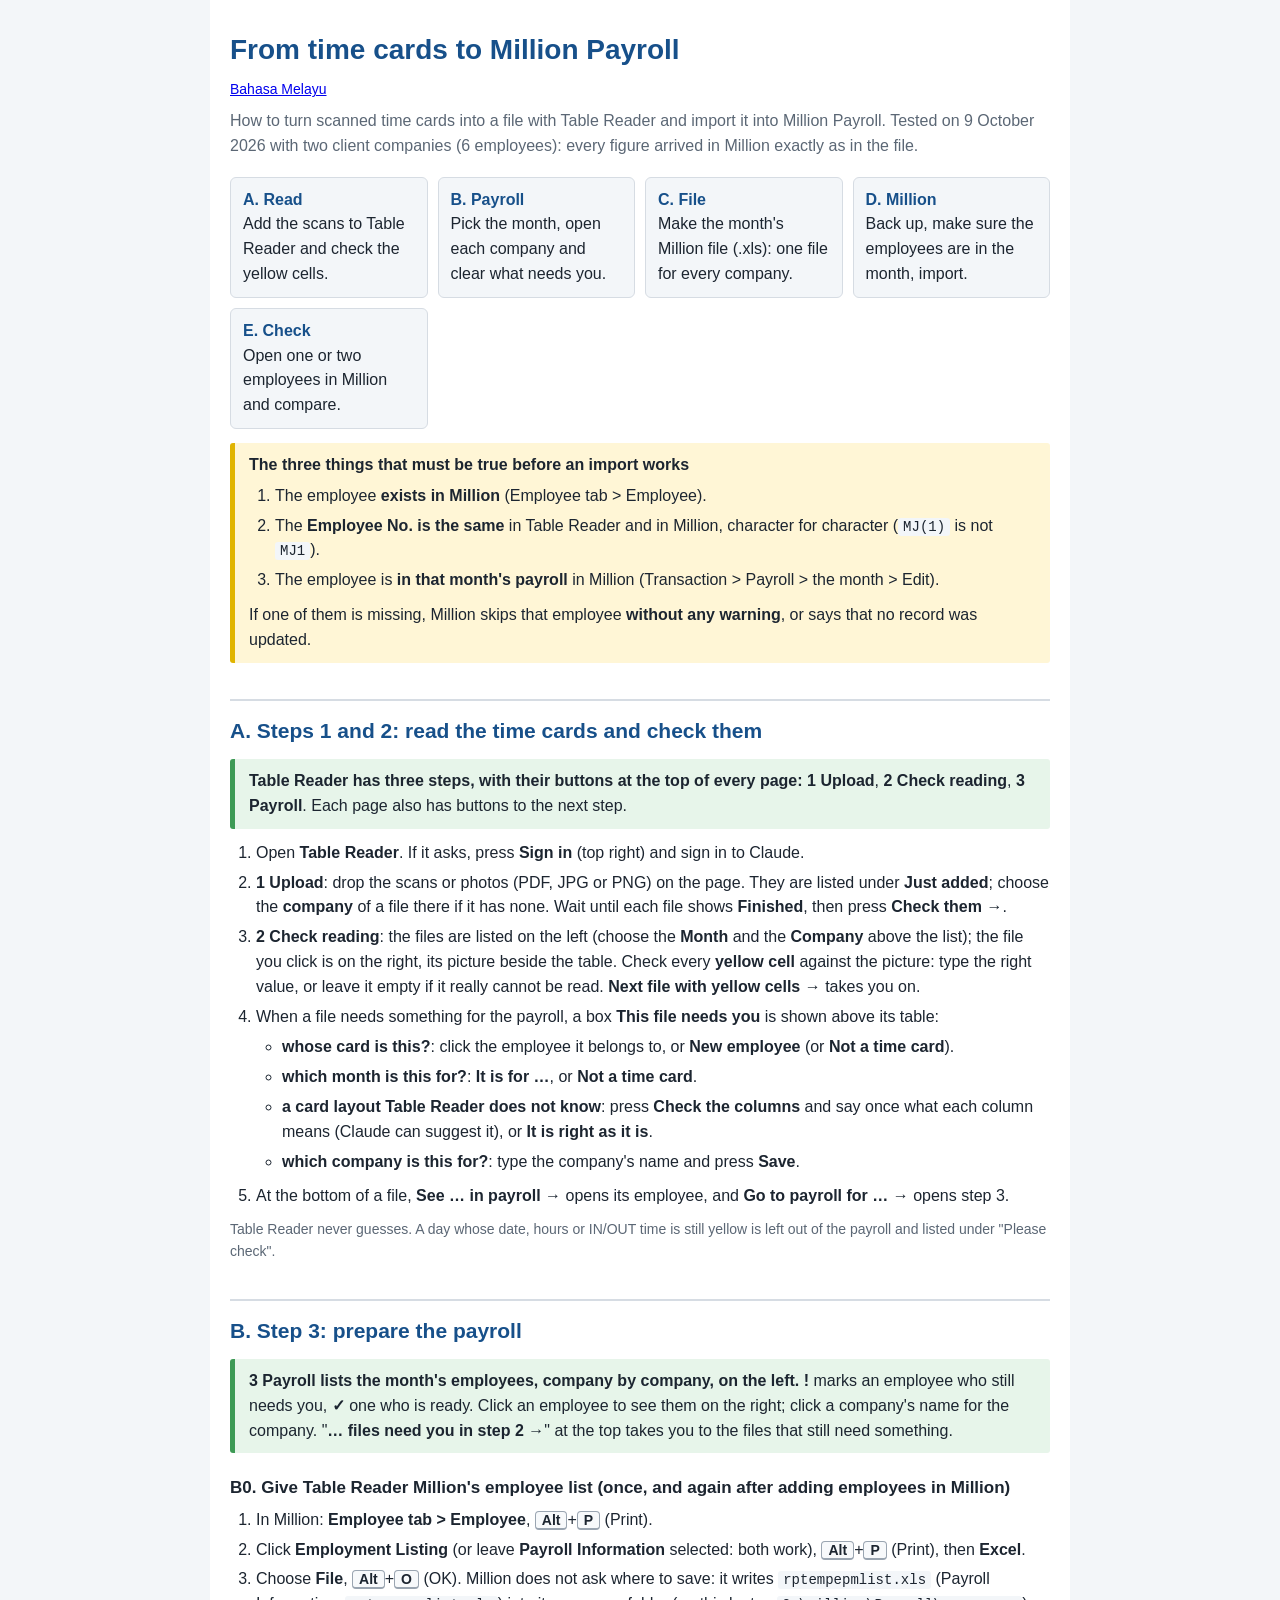
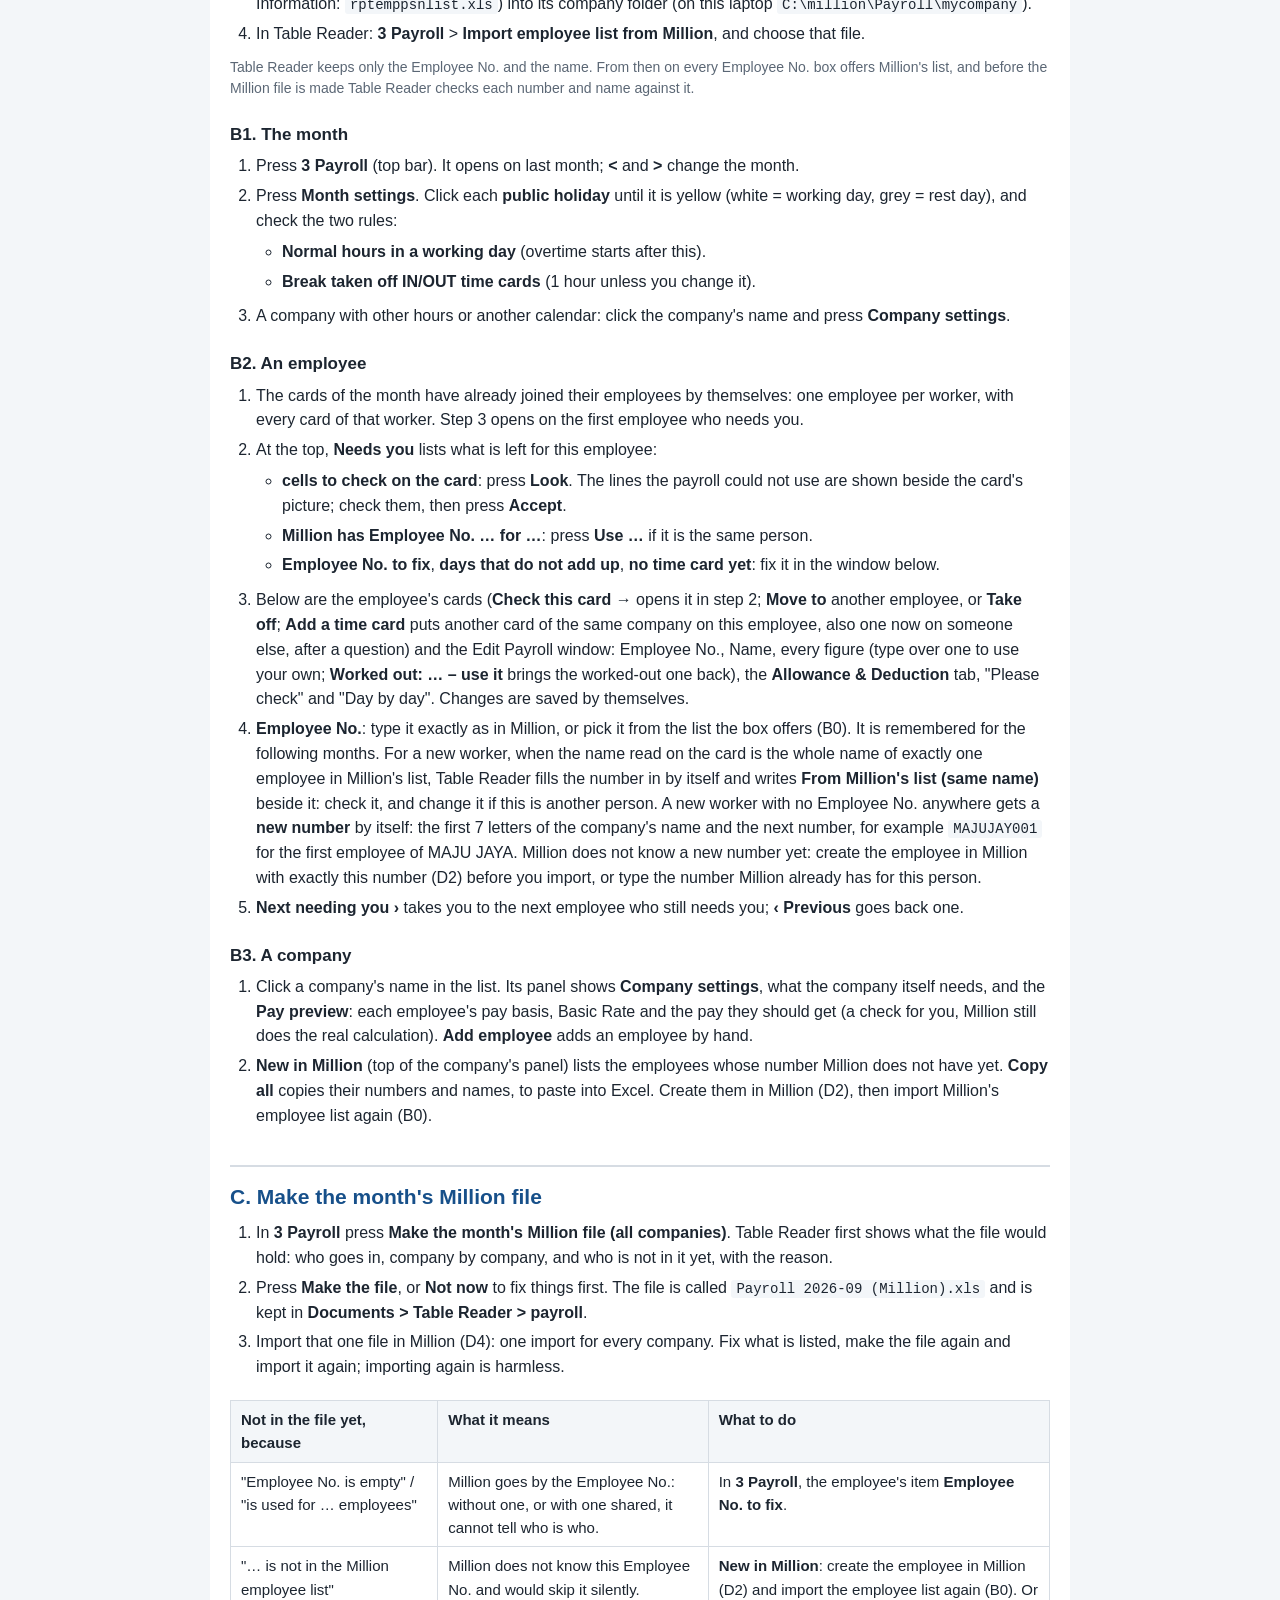
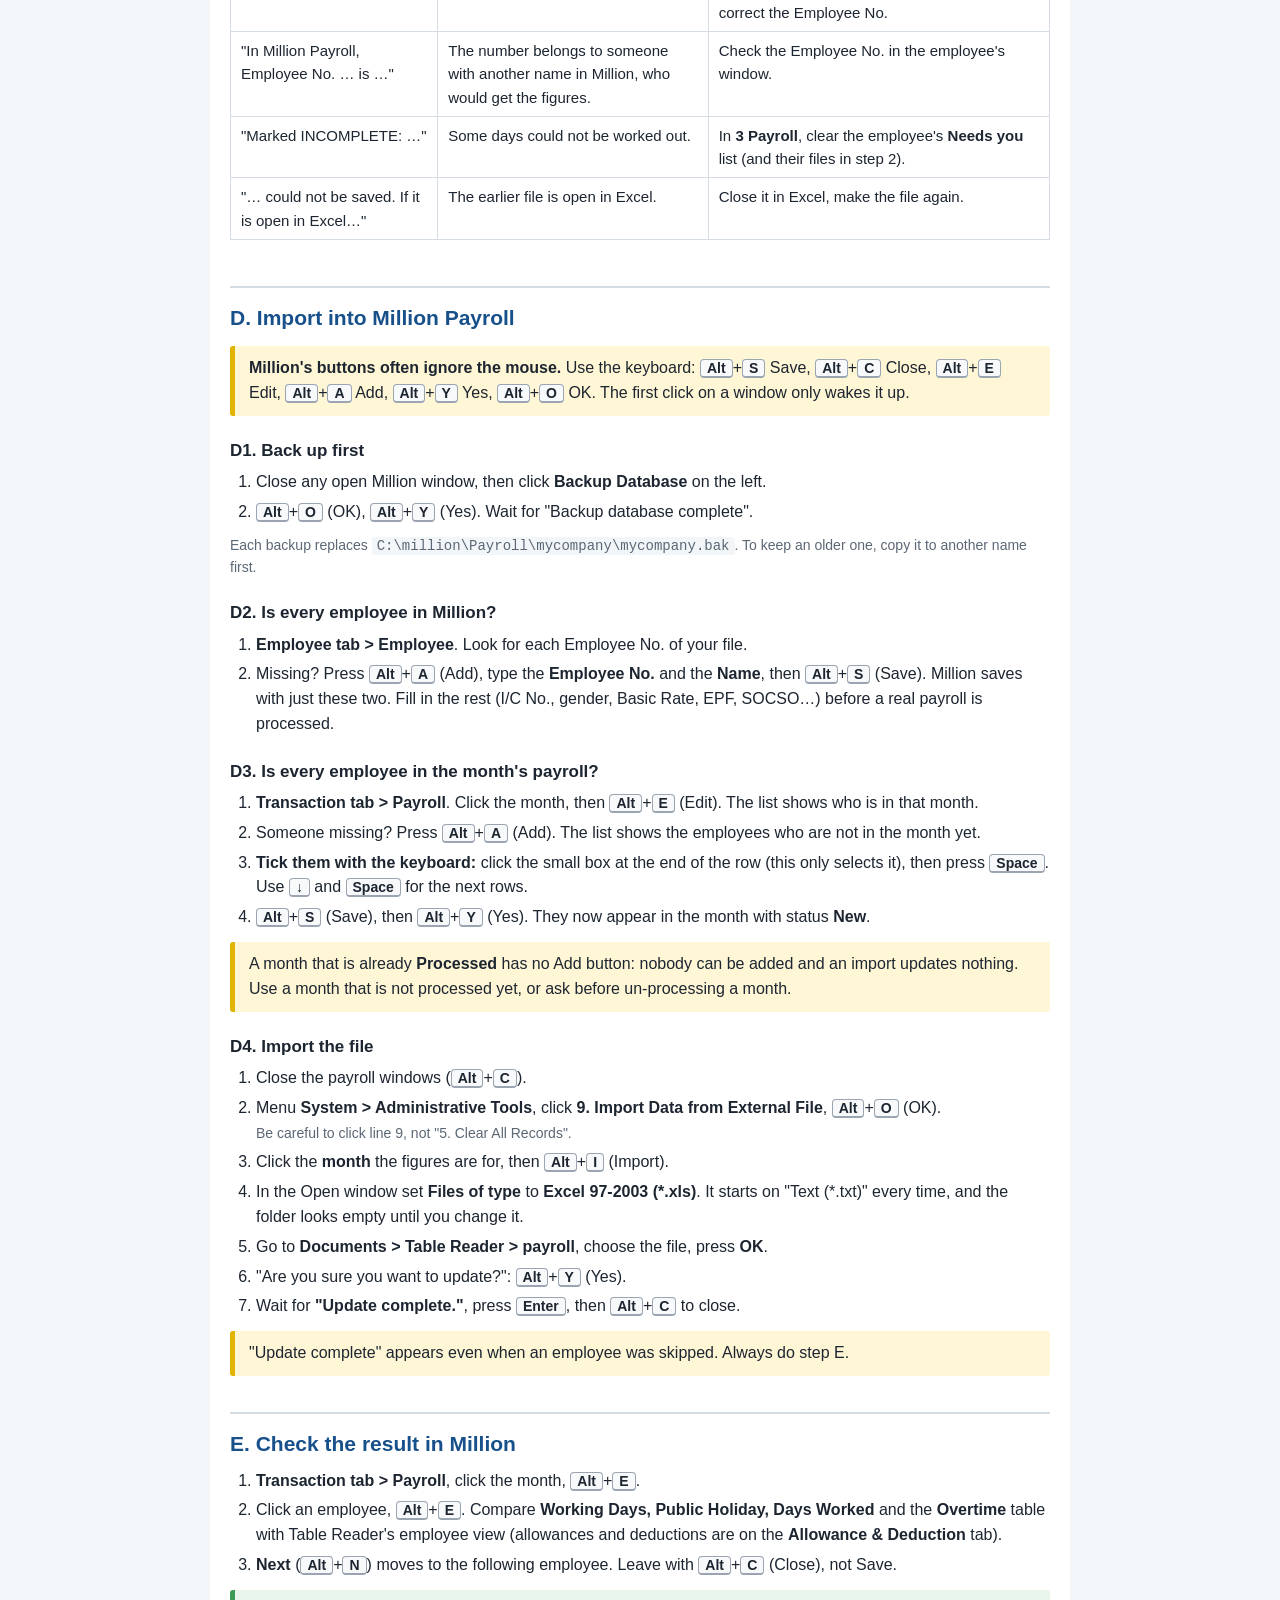
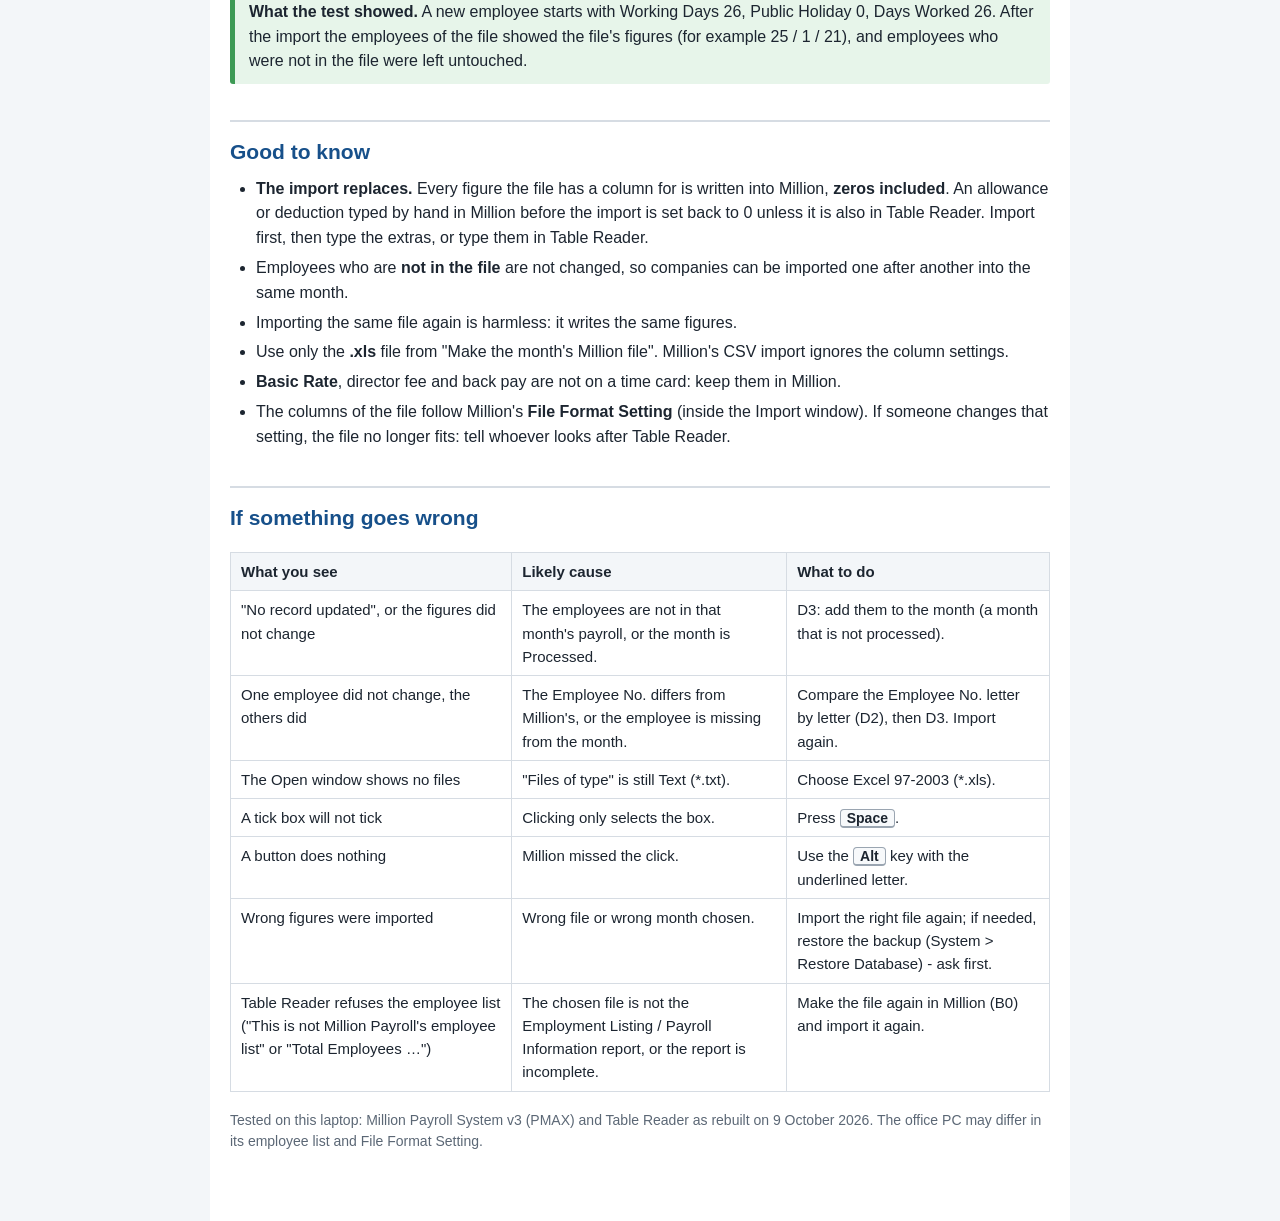
==== commit 87baaa64: "Employee view: "Add a time card" offers any card of the employee's company (on nobody, or moved from" ====
--- a/GUIDE - Table Reader to Million.html
+++ b/GUIDE - Table Reader to Million.html
@@ -118,7 +118,8 @@
       <li><b>Employee No. to fix</b>, <b>days that do not add up</b>, <b>no time card yet</b>: fix it in the window below.</li>
     </ul></li>
   <li>Below are the employee's cards (<b>Check this card →</b> opens it in step 2; <b>Move to</b> another employee, or
-      <b>Take off</b>) and the Edit Payroll window: Employee No., Name, every figure (type over one to use your own;
+      <b>Take off</b>; <b>Add a time card</b> puts another card of the same company on this employee, also one now on
+      someone else, after a question) and the Edit Payroll window: Employee No., Name, every figure (type over one to use your own;
       <b>Worked out: … – use it</b> brings the worked-out one back), the <b>Allowance &amp; Deduction</b> tab, "Please check"
       and "Day by day". Changes are saved by themselves.</li>
   <li><b>Employee No.</b>: type it exactly as in Million, or pick it from the list the box offers (B0). It is remembered
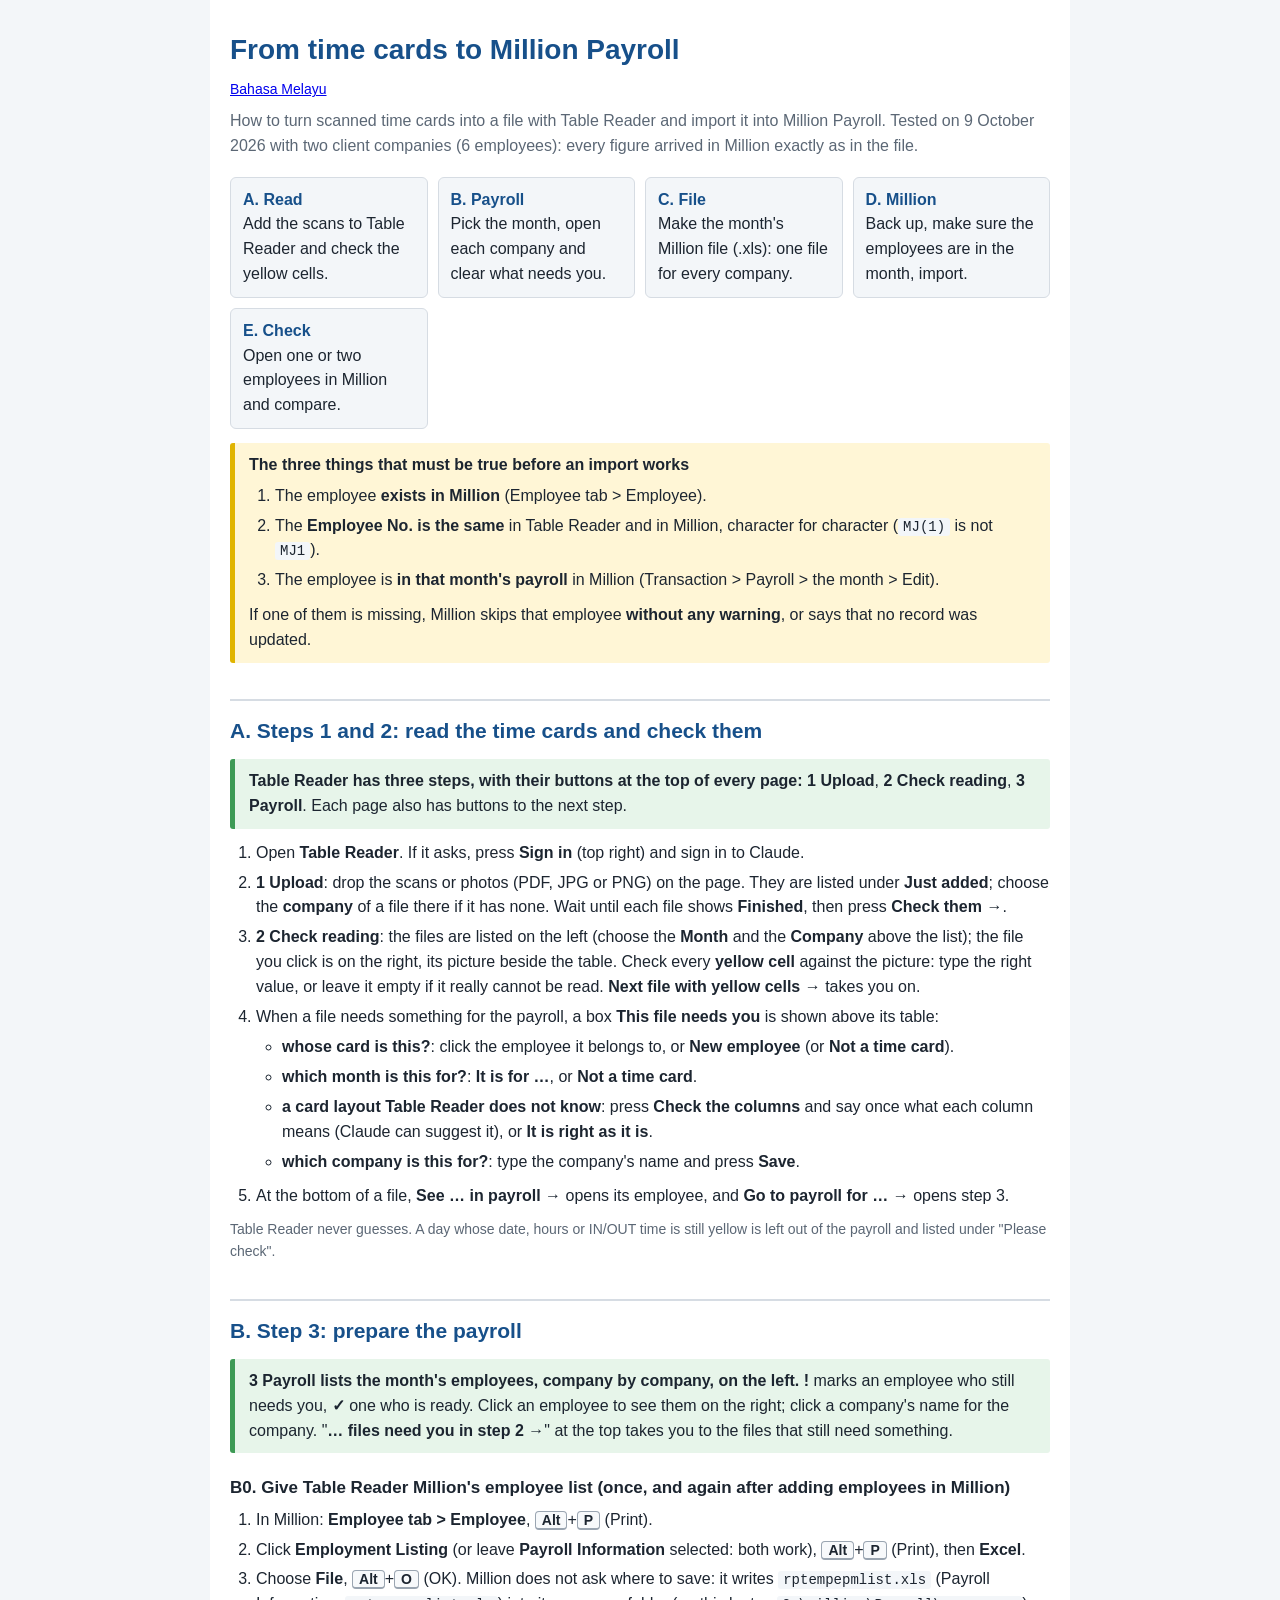
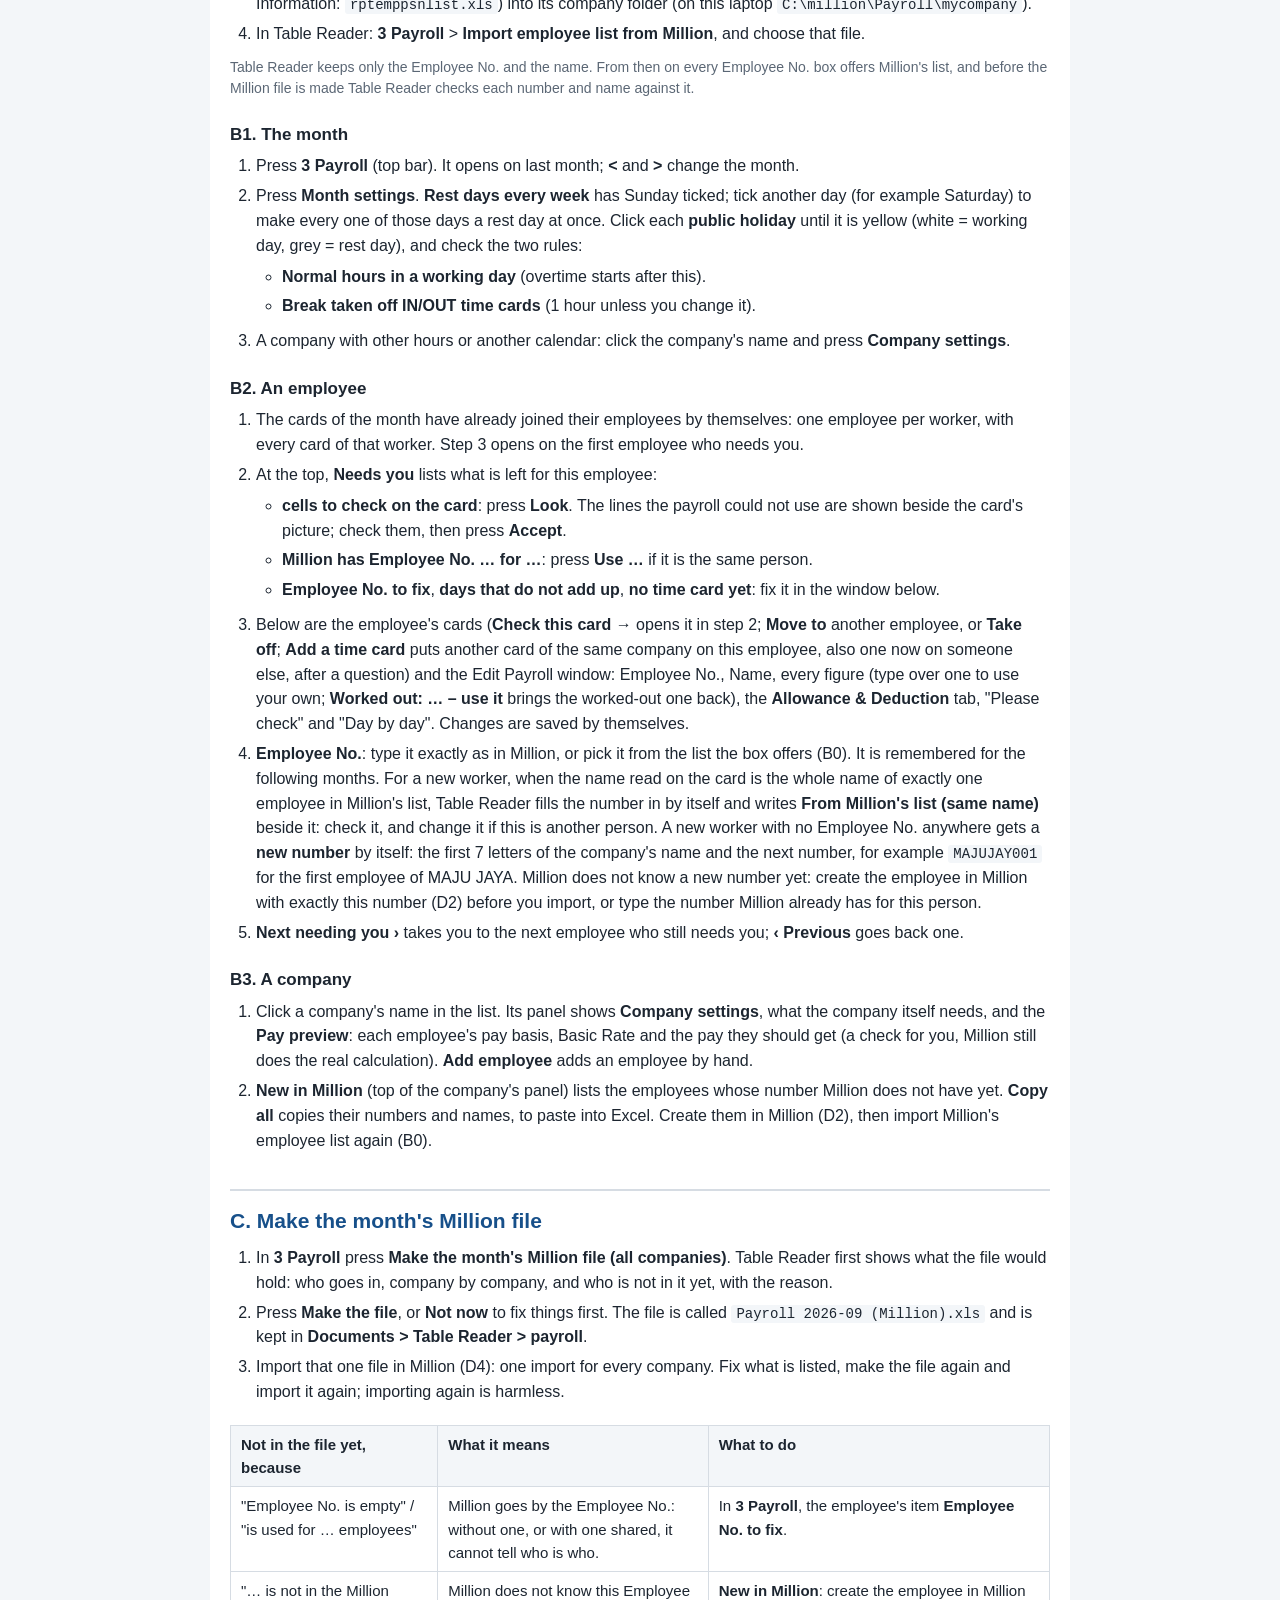
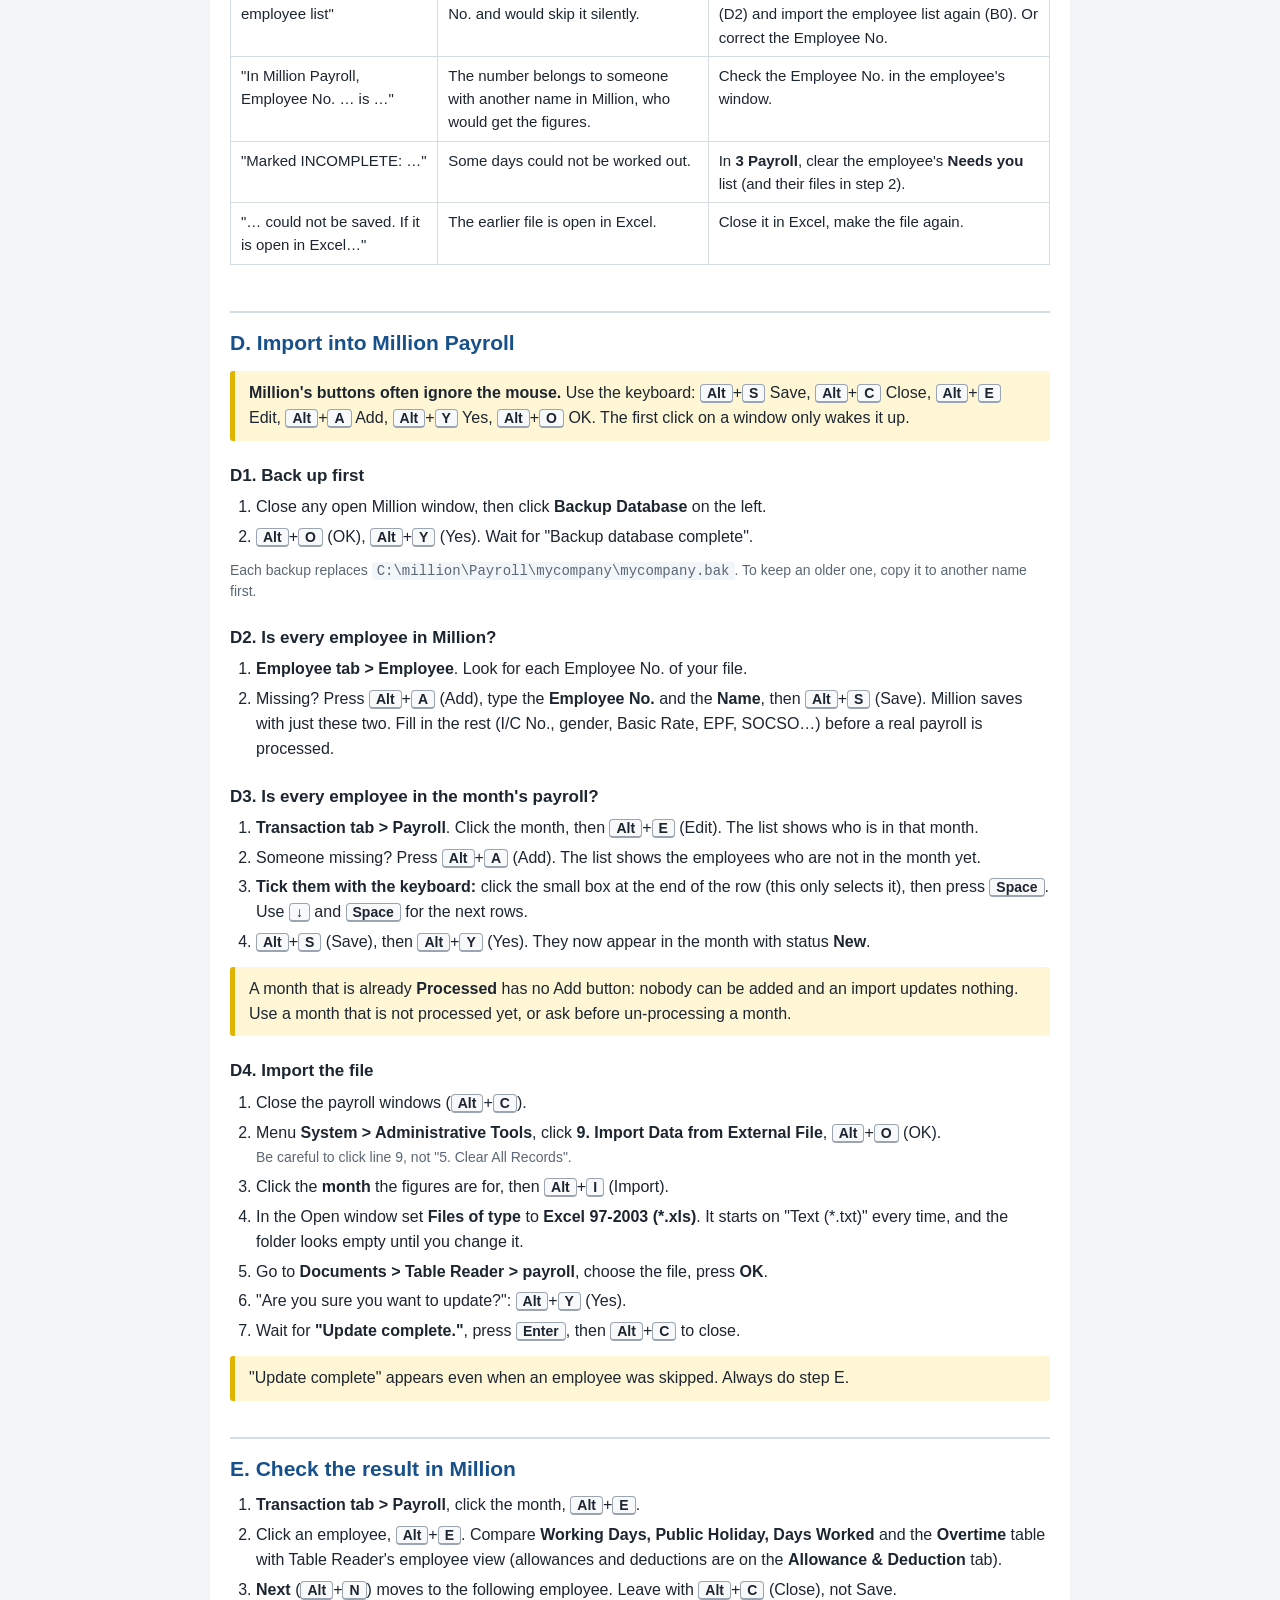
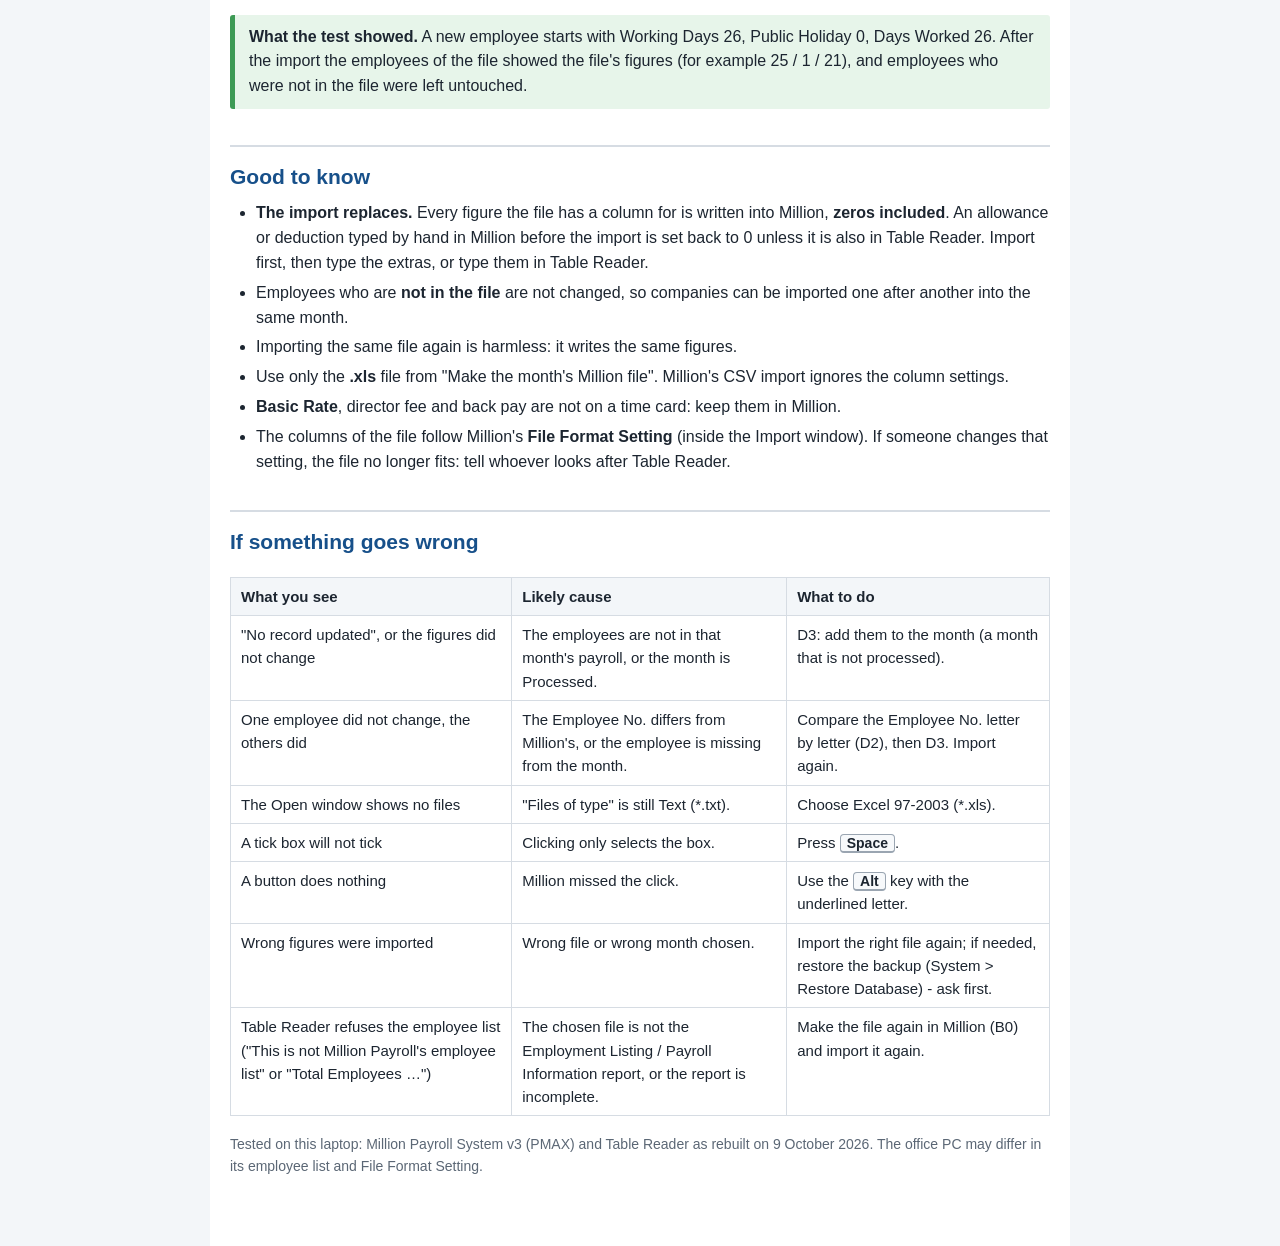
==== commit d4bc2855: "Settings: "Rest days every week" ticks (Sunday ticked by default), one tick makes every one of that " ====
--- a/GUIDE - Table Reader to Million.html
+++ b/GUIDE - Table Reader to Million.html
@@ -98,7 +98,8 @@
 <h3>B1. The month</h3>
 <ol>
   <li>Press <b>3 Payroll</b> (top bar). It opens on last month; <b>&lt;</b> and <b>&gt;</b> change the month.</li>
-  <li>Press <b>Month settings</b>. Click each <b>public holiday</b> until it is yellow (white = working day, grey = rest day),
+  <li>Press <b>Month settings</b>. <b>Rest days every week</b> has Sunday ticked; tick another day (for example Saturday)
+      to make every one of those days a rest day at once. Click each <b>public holiday</b> until it is yellow (white = working day, grey = rest day),
       and check the two rules:
     <ul>
       <li><b>Normal hours in a working day</b> (overtime starts after this).</li>
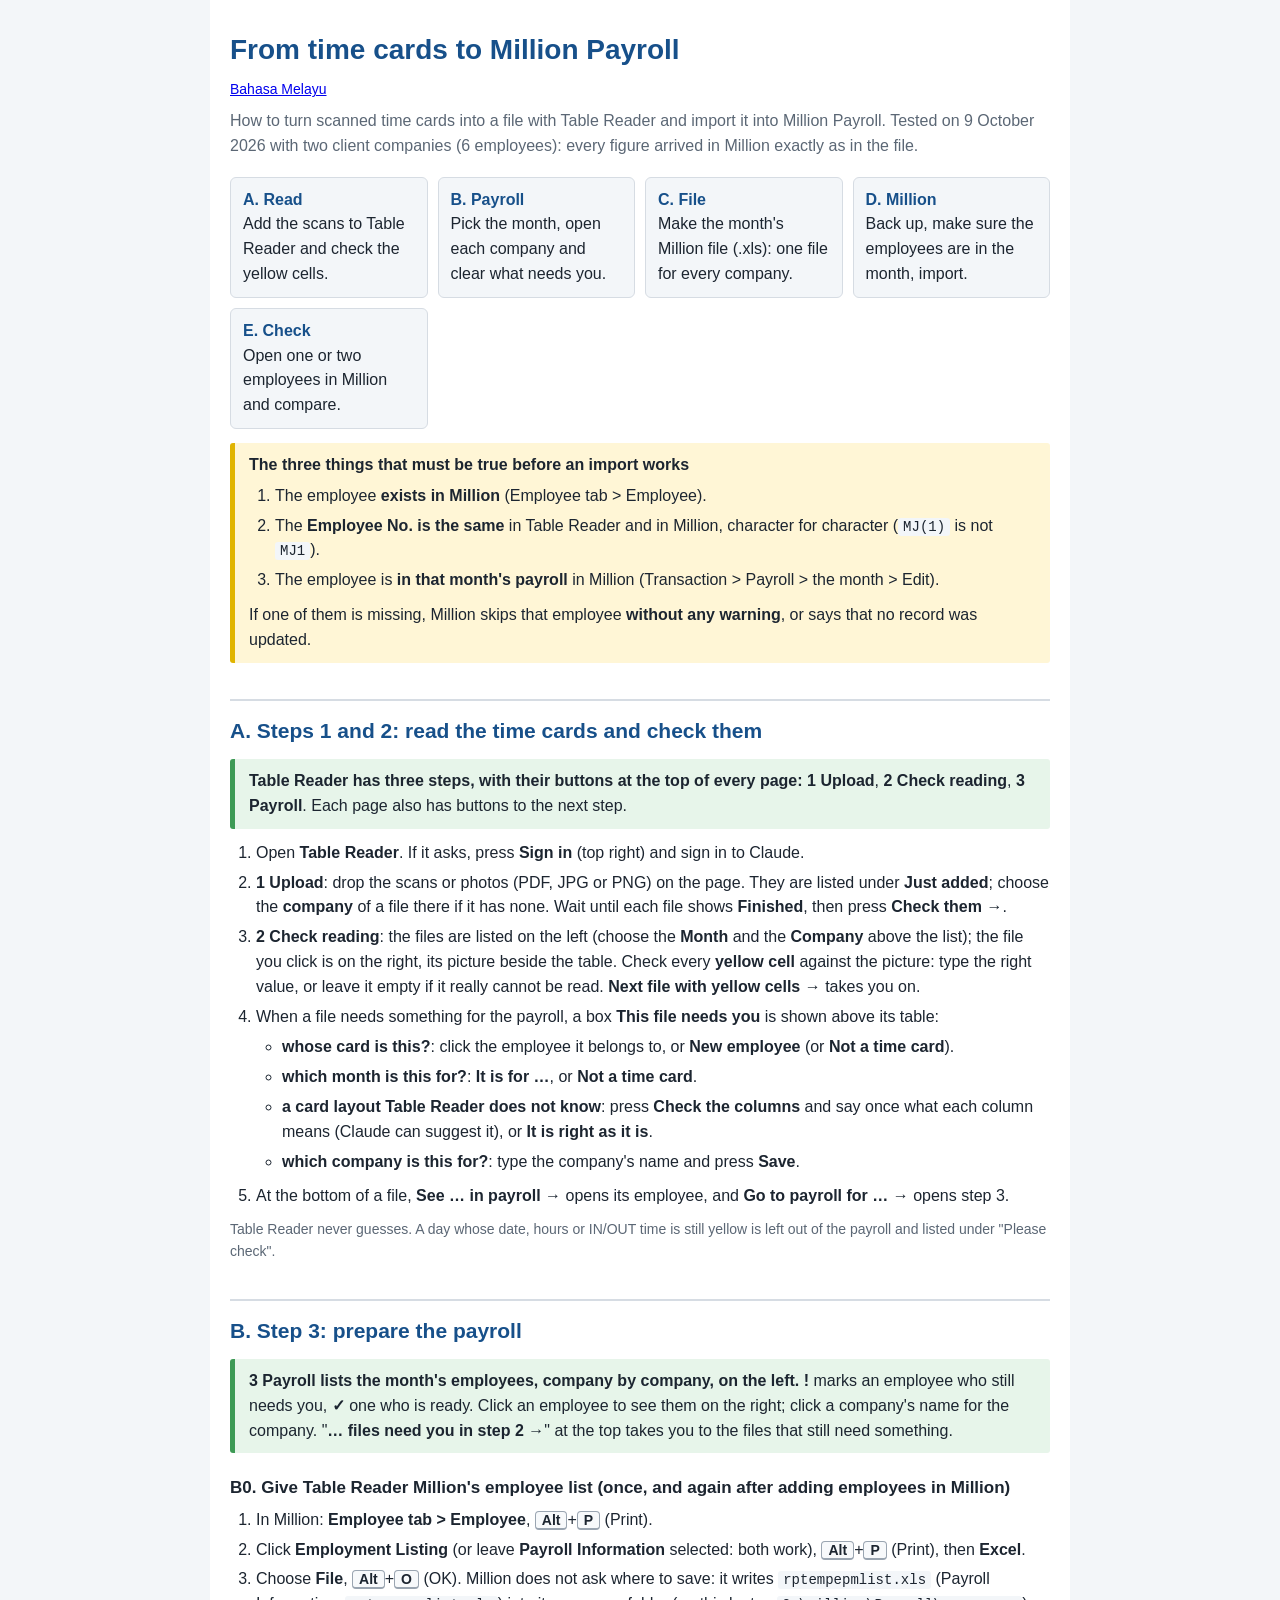
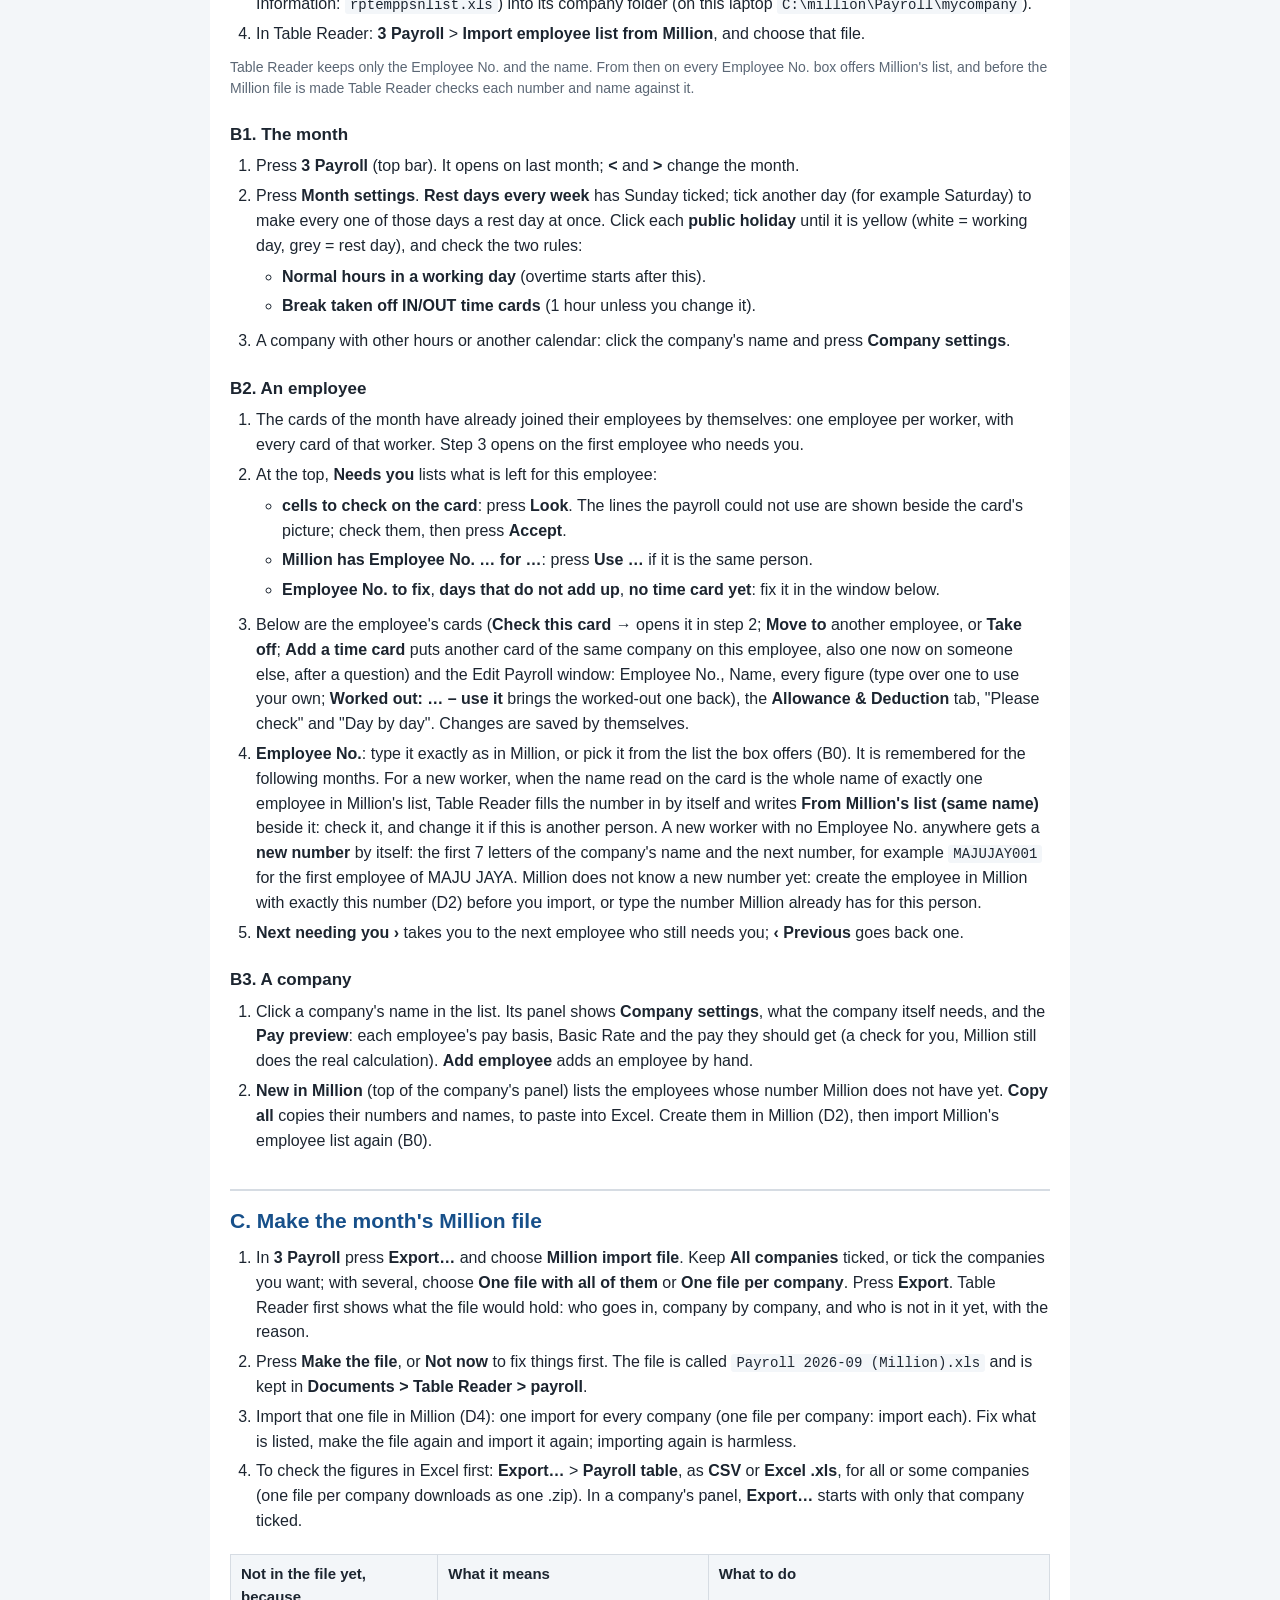
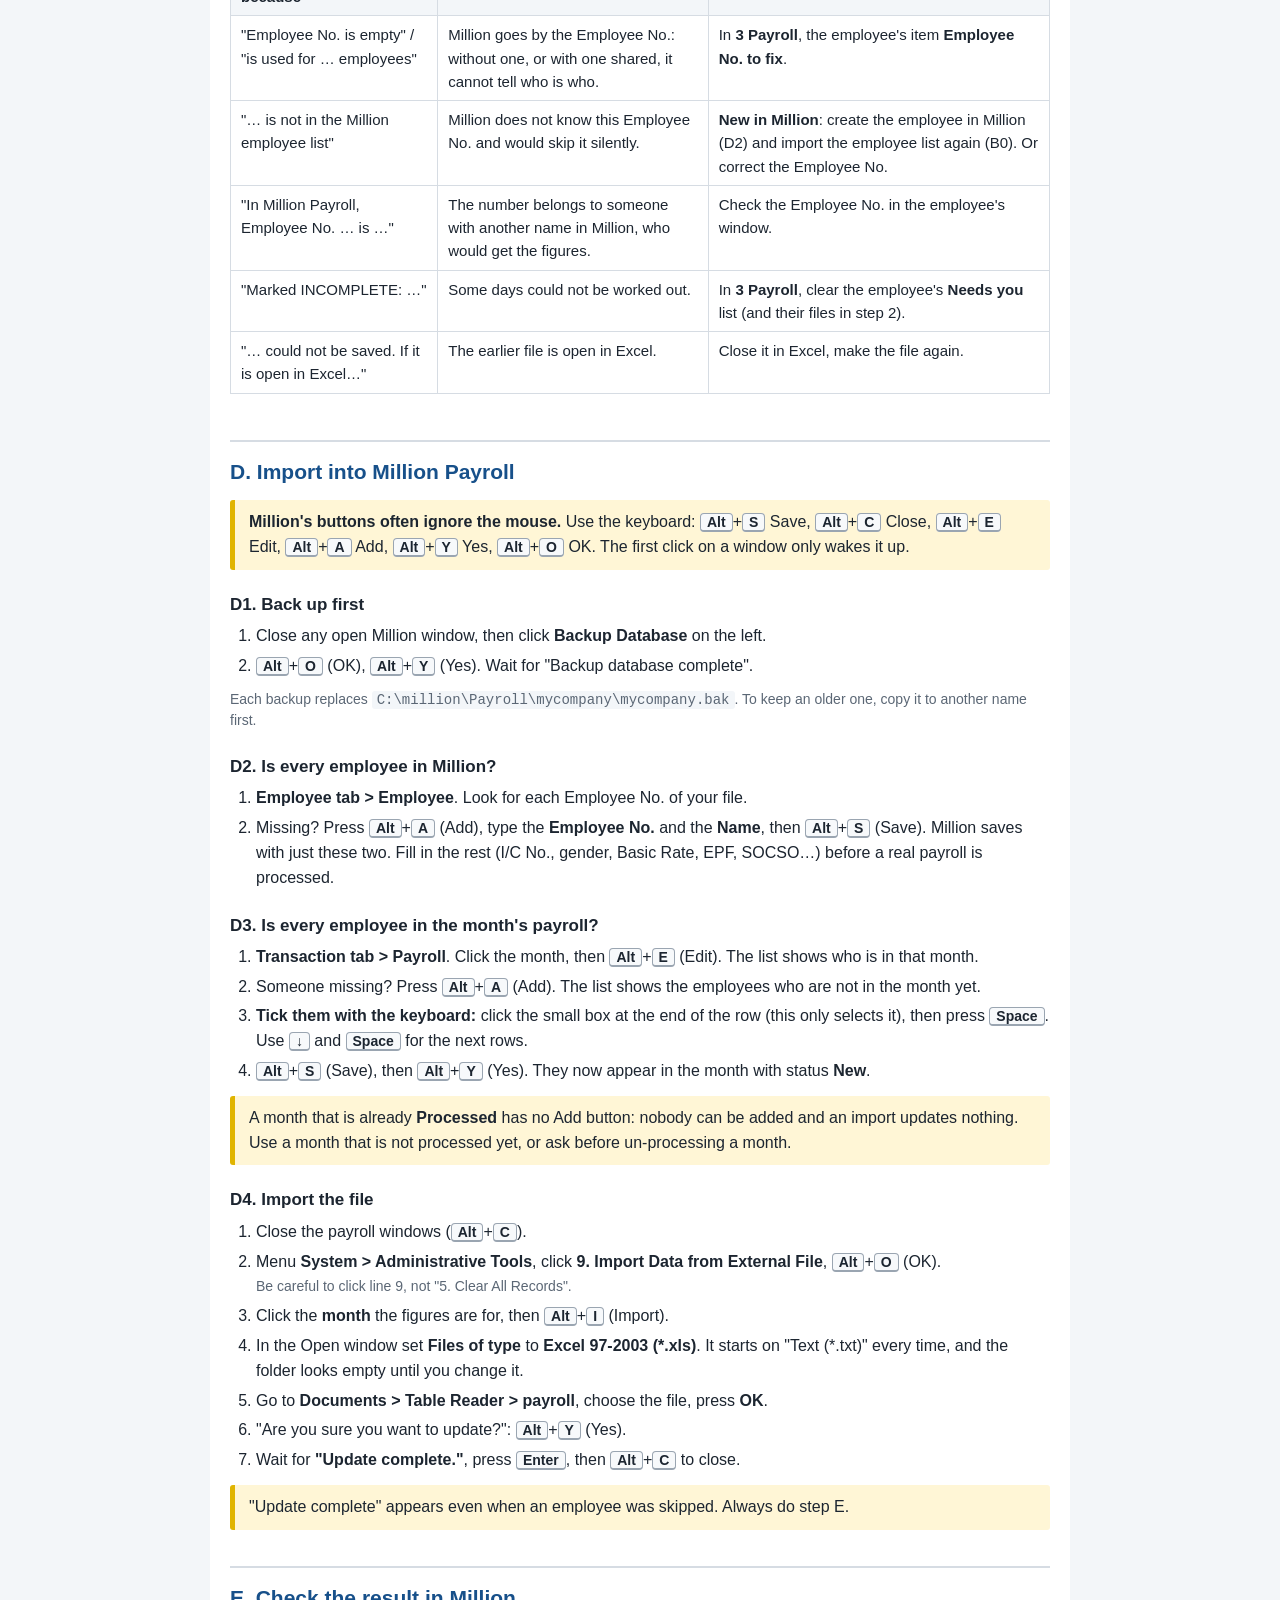
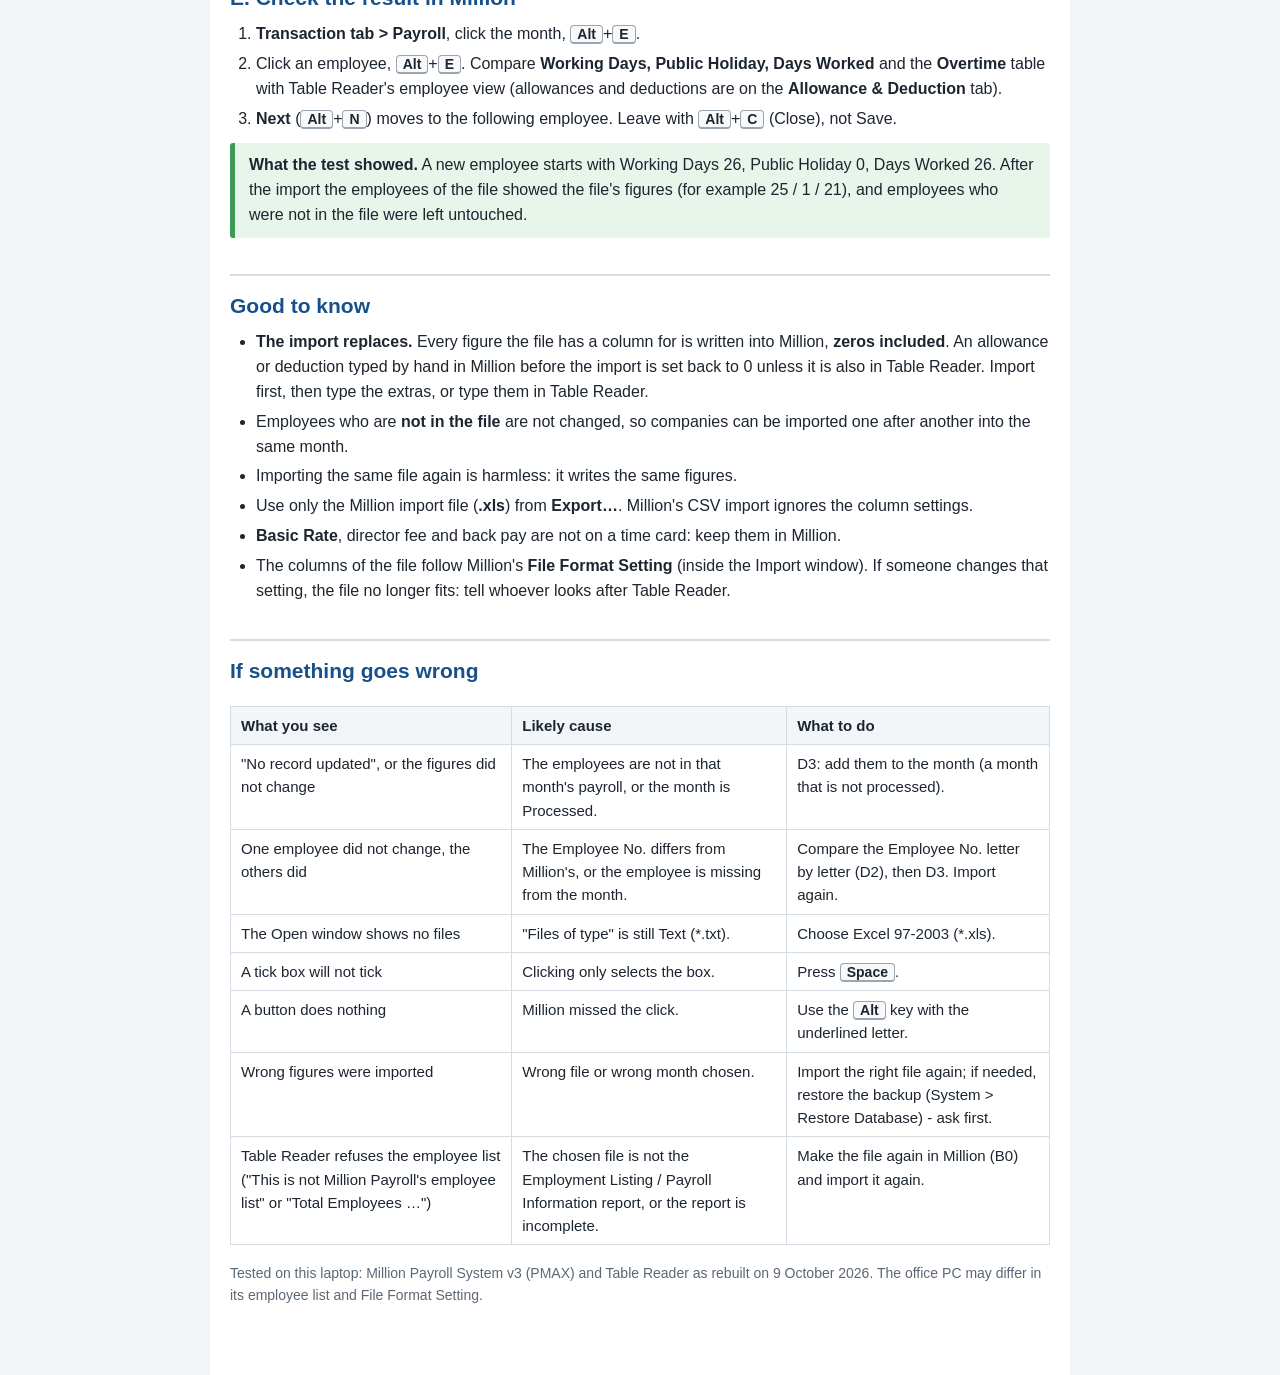
==== commit 74a2a4f5: "Payroll: one Export... (payroll table as CSV or .xls, or the Million import file; all or chosen comp" ====
--- a/GUIDE - Table Reader to Million.html
+++ b/GUIDE - Table Reader to Million.html
@@ -141,12 +141,17 @@
 
 <h2>C. Make the month's Million file</h2>
 <ol>
-  <li>In <b>3 Payroll</b> press <b>Make the month's Million file (all companies)</b>. Table Reader first shows what the file
-      would hold: who goes in, company by company, and who is not in it yet, with the reason.</li>
+  <li>In <b>3 Payroll</b> press <b>Export…</b> and choose <b>Million import file</b>. Keep <b>All companies</b> ticked,
+      or tick the companies you want; with several, choose <b>One file with all of them</b> or <b>One file per company</b>.
+      Press <b>Export</b>. Table Reader first shows what the file would hold: who goes in, company by company, and who is
+      not in it yet, with the reason.</li>
   <li>Press <b>Make the file</b>, or <b>Not now</b> to fix things first. The file is called
       <code>Payroll 2026-09 (Million).xls</code> and is kept in <span class="path">Documents &gt; Table Reader &gt; payroll</span>.</li>
-  <li>Import that one file in Million (D4): one import for every company. Fix what is listed, make the file again and
-      import it again; importing again is harmless.</li>
+  <li>Import that one file in Million (D4): one import for every company (one file per company: import each). Fix what
+      is listed, make the file again and import it again; importing again is harmless.</li>
+  <li>To check the figures in Excel first: <b>Export…</b> &gt; <b>Payroll table</b>, as <b>CSV</b> or <b>Excel .xls</b>,
+      for all or some companies (one file per company downloads as one .zip). In a company's panel, <b>Export…</b> starts
+      with only that company ticked.</li>
 </ol>
 <div class="wide"><table>
   <tr><th>Not in the file yet, because</th><th>What it means</th><th>What to do</th></tr>
@@ -215,7 +220,7 @@
       before the import is set back to 0 unless it is also in Table Reader. Import first, then type the extras, or type them in Table Reader.</li>
   <li>Employees who are <b>not in the file</b> are not changed, so companies can be imported one after another into the same month.</li>
   <li>Importing the same file again is harmless: it writes the same figures.</li>
-  <li>Use only the <b>.xls</b> file from "Make the month's Million file". Million's CSV import ignores the column settings.</li>
+  <li>Use only the Million import file (<b>.xls</b>) from <b>Export…</b>. Million's CSV import ignores the column settings.</li>
   <li><b>Basic Rate</b>, director fee and back pay are not on a time card: keep them in Million.</li>
   <li>The columns of the file follow Million's <span class="path">File Format Setting</span> (inside the Import window). If someone changes that setting, the file no longer fits: tell whoever looks after Table Reader.</li>
 </ul>
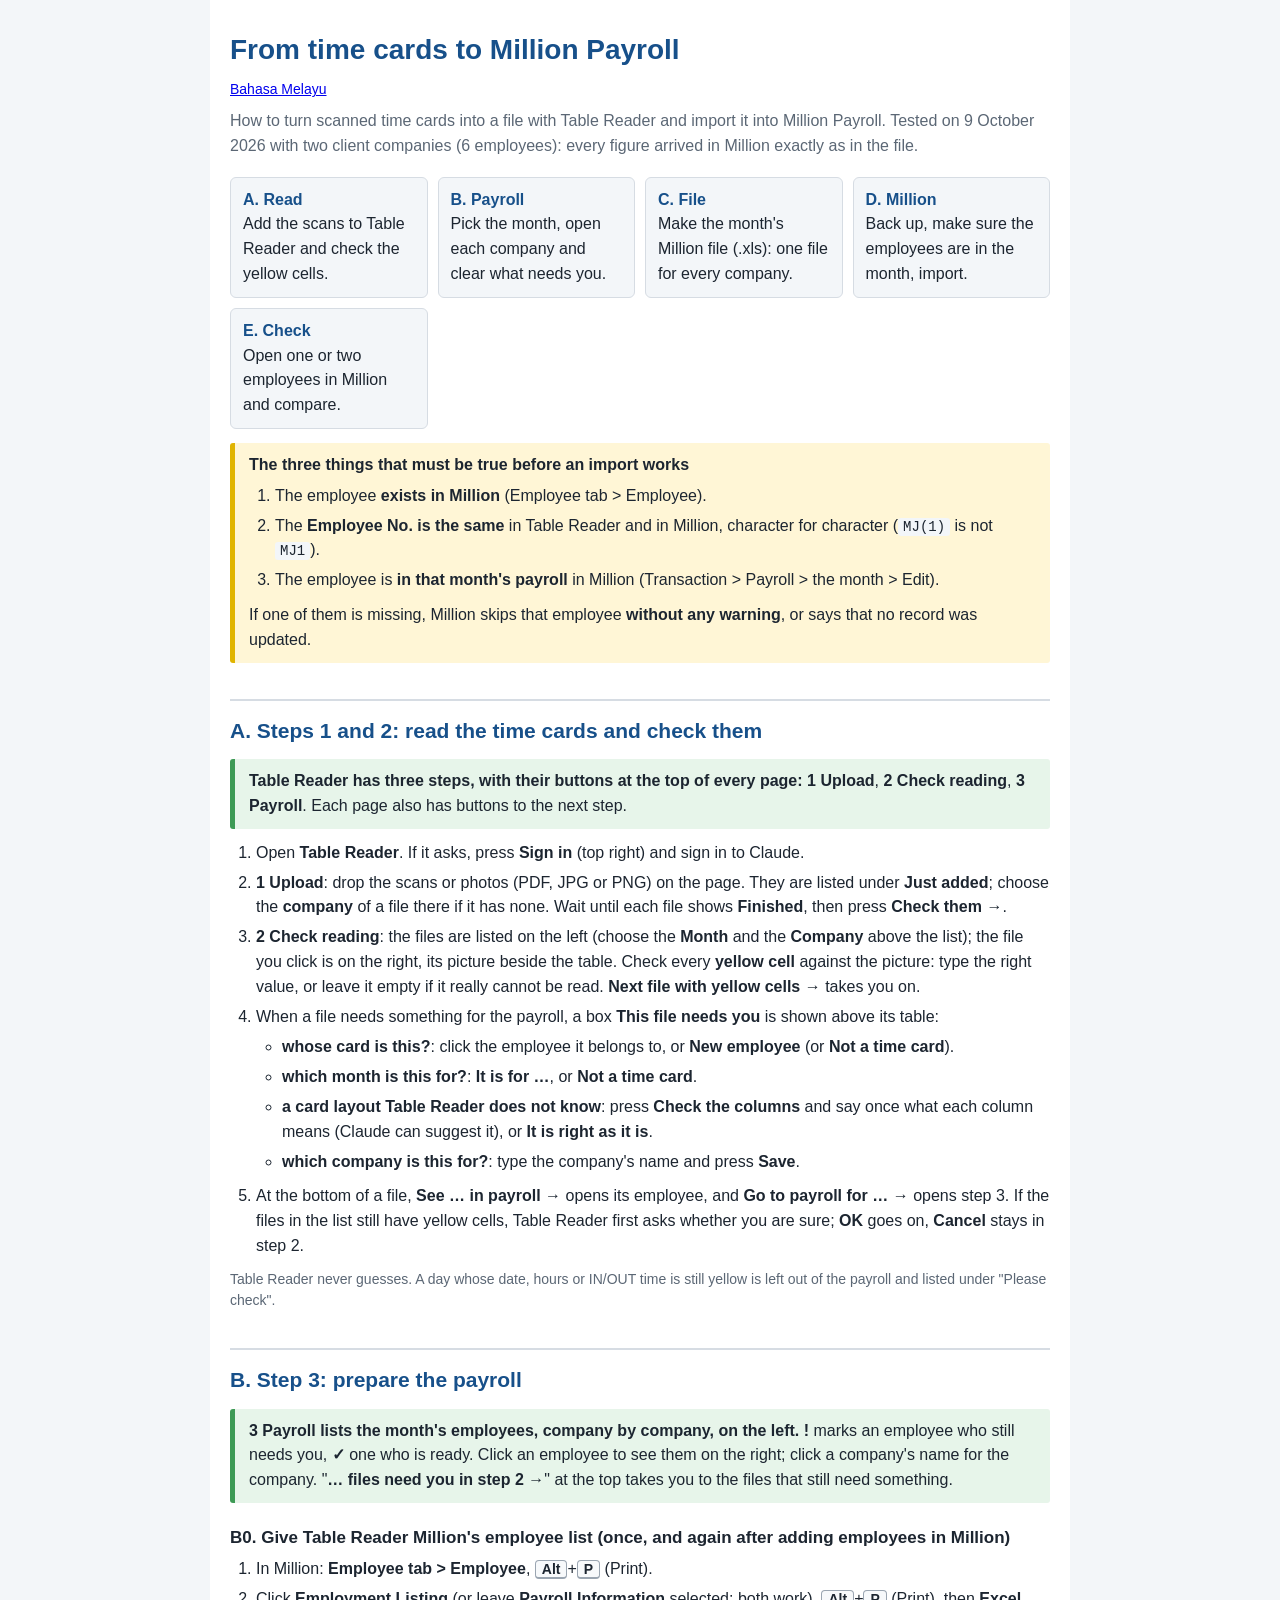
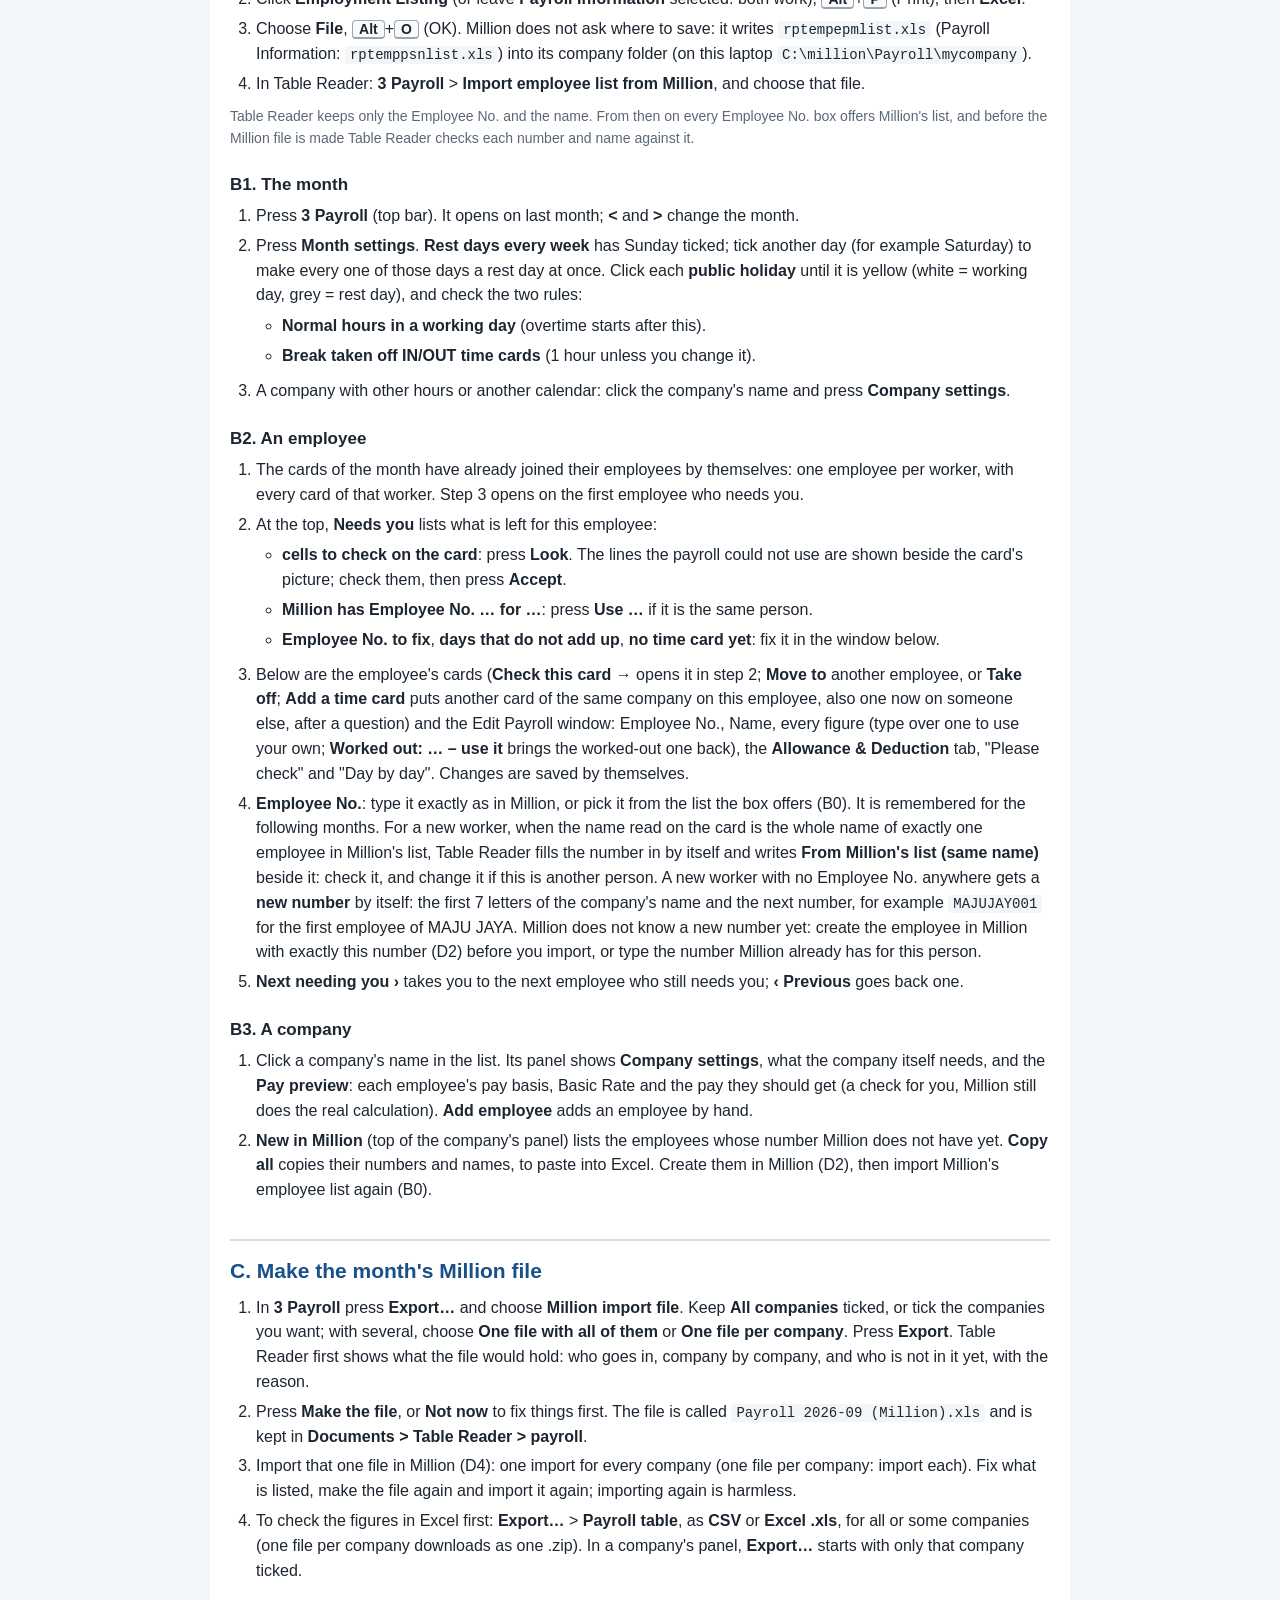
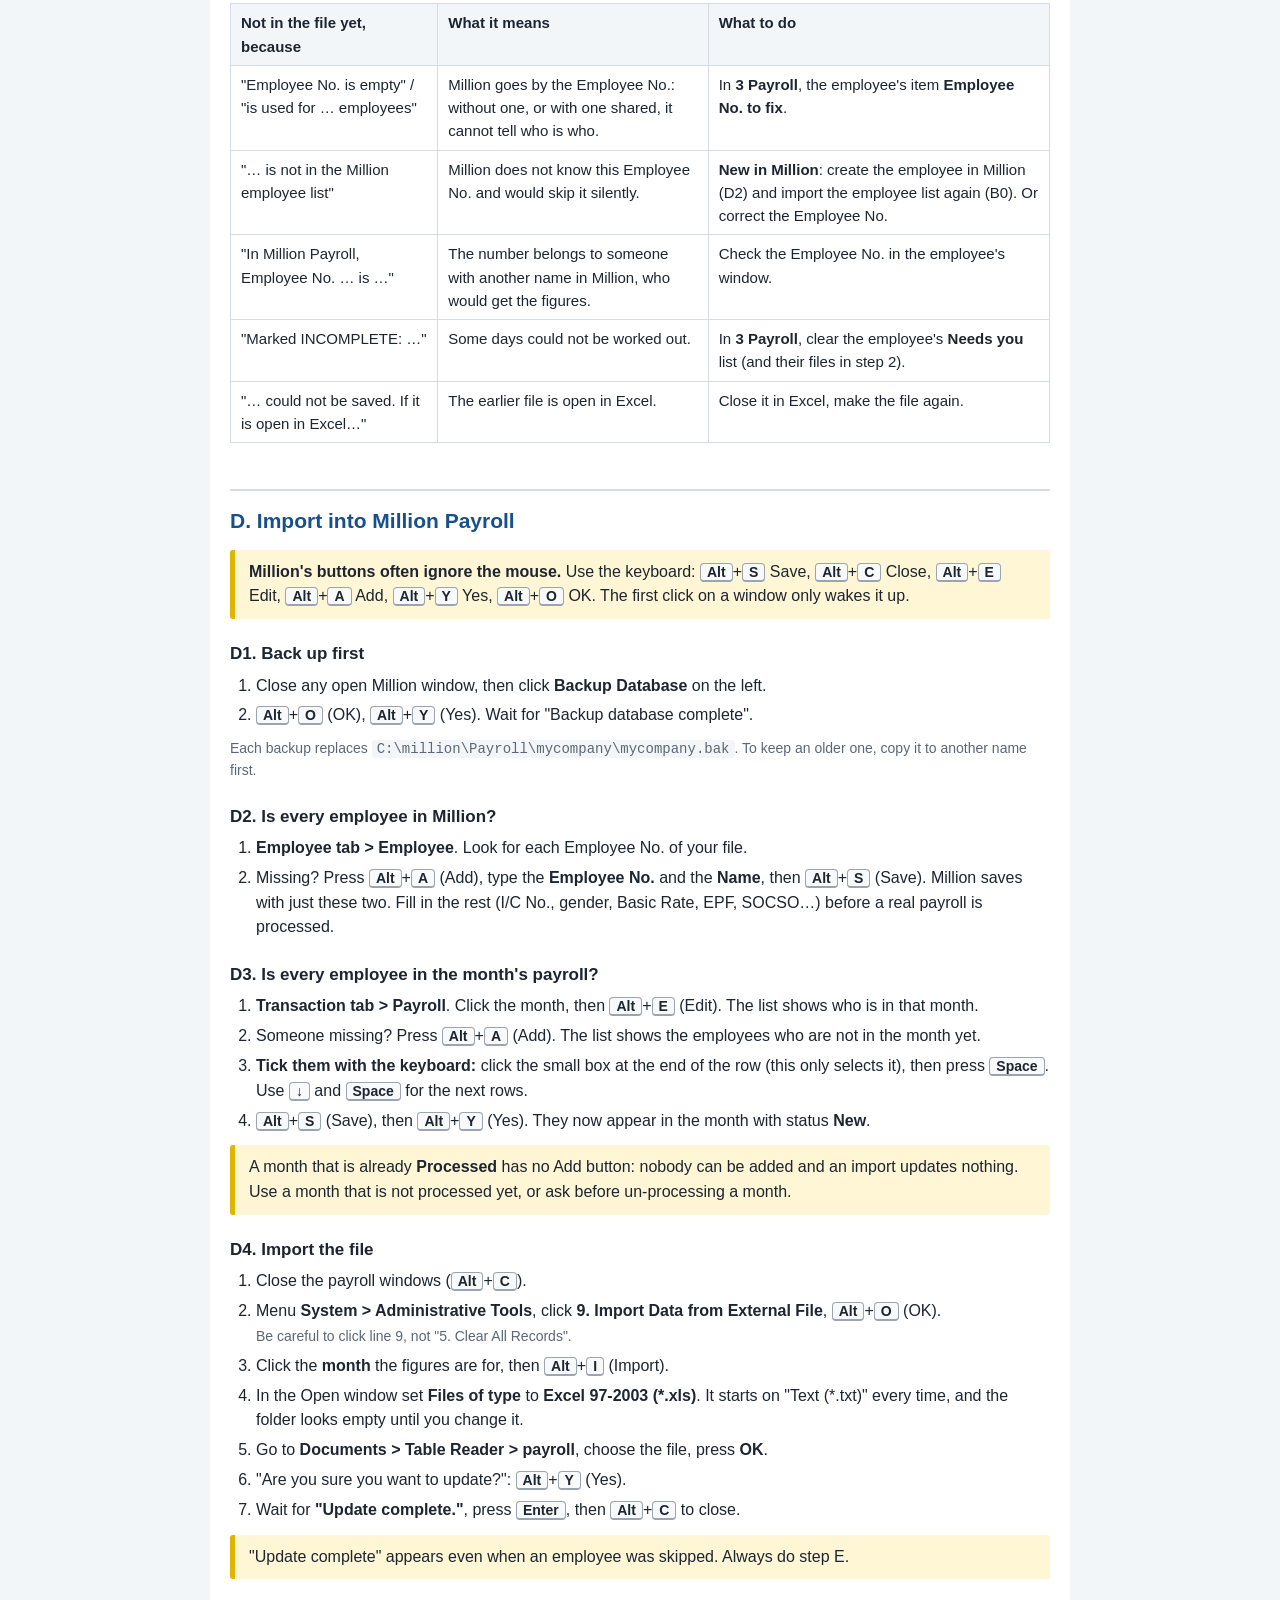
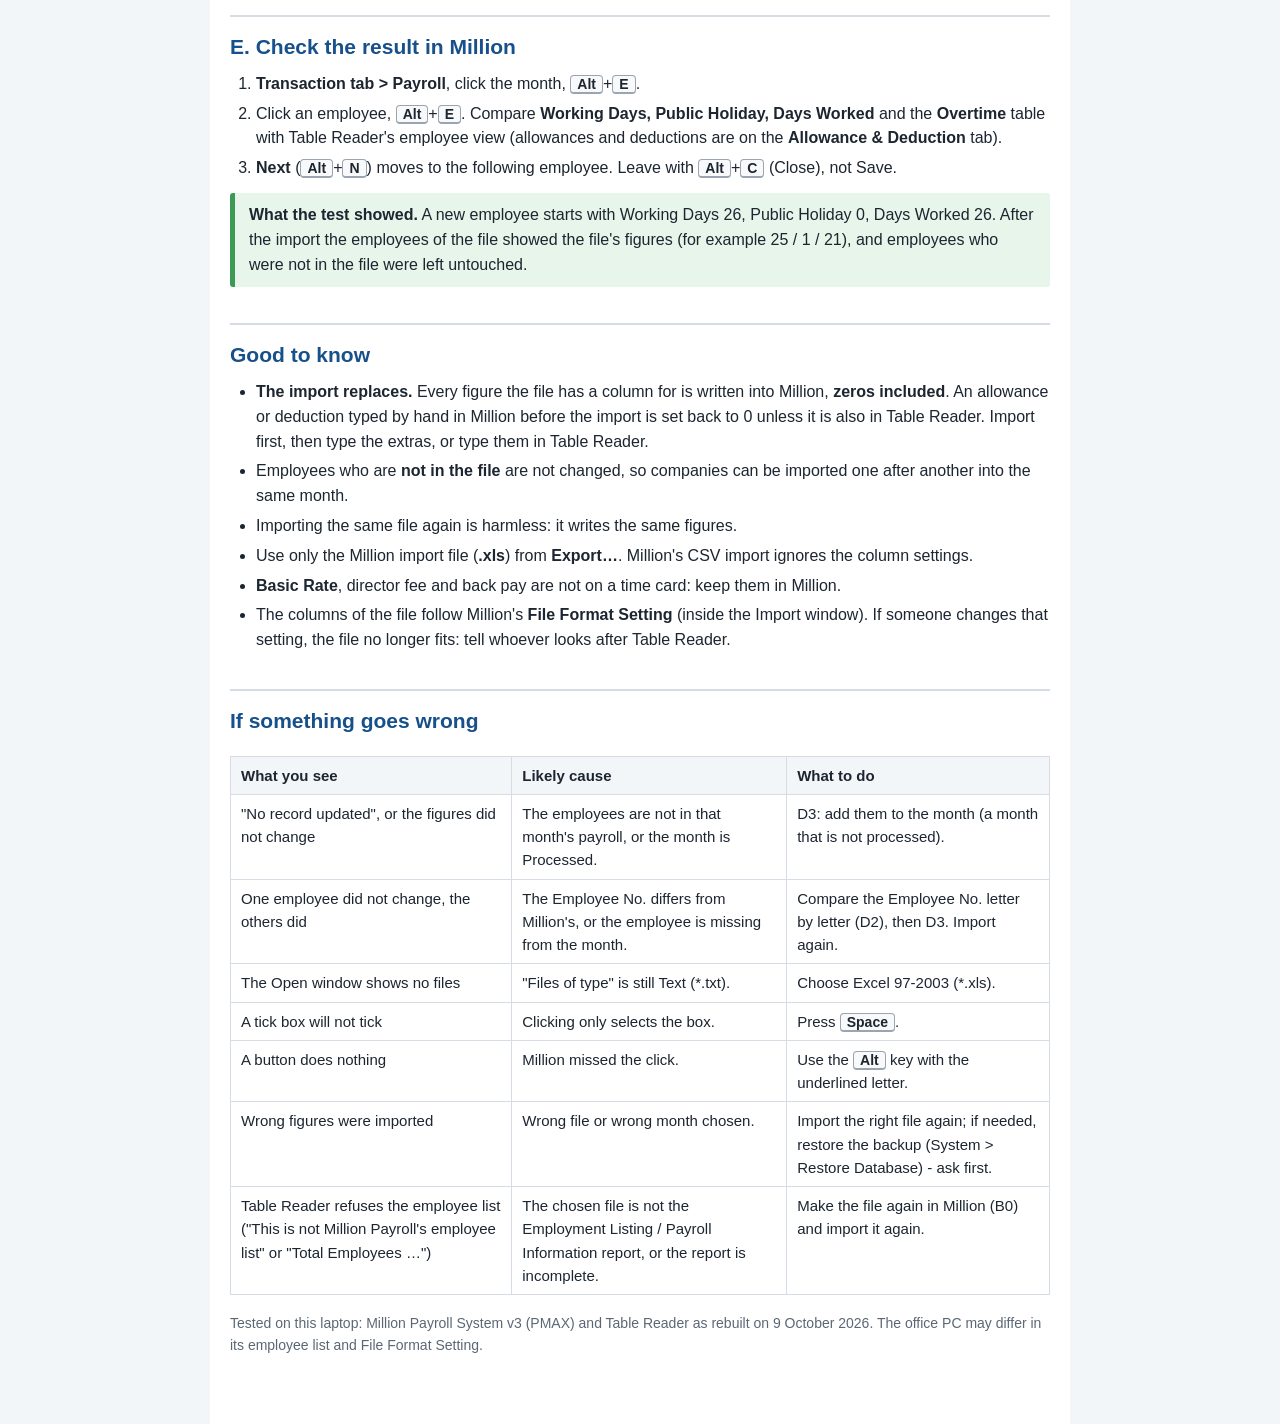
==== commit 0aeedc2e: "Step 2: going to payroll while yellow cells are left asks first (Go to payroll, See ... in payroll, " ====
--- a/GUIDE - Table Reader to Million.html
+++ b/GUIDE - Table Reader to Million.html
@@ -77,7 +77,7 @@
           means (Claude can suggest it), or <b>It is right as it is</b>.</li>
       <li><b>which company is this for?</b>: type the company's name and press <b>Save</b>.</li>
     </ul></li>
-  <li>At the bottom of a file, <b>See … in payroll →</b> opens its employee, and <b>Go to payroll for … →</b> opens step 3.</li>
+  <li>At the bottom of a file, <b>See … in payroll →</b> opens its employee, and <b>Go to payroll for … →</b> opens step 3. If the files in the list still have yellow cells, Table Reader first asks whether you are sure; <b>OK</b> goes on, <b>Cancel</b> stays in step 2.</li>
 </ol>
 <p class="small">Table Reader never guesses. A day whose date, hours or IN/OUT time is still yellow is left out of the payroll and listed under "Please check".</p>
 
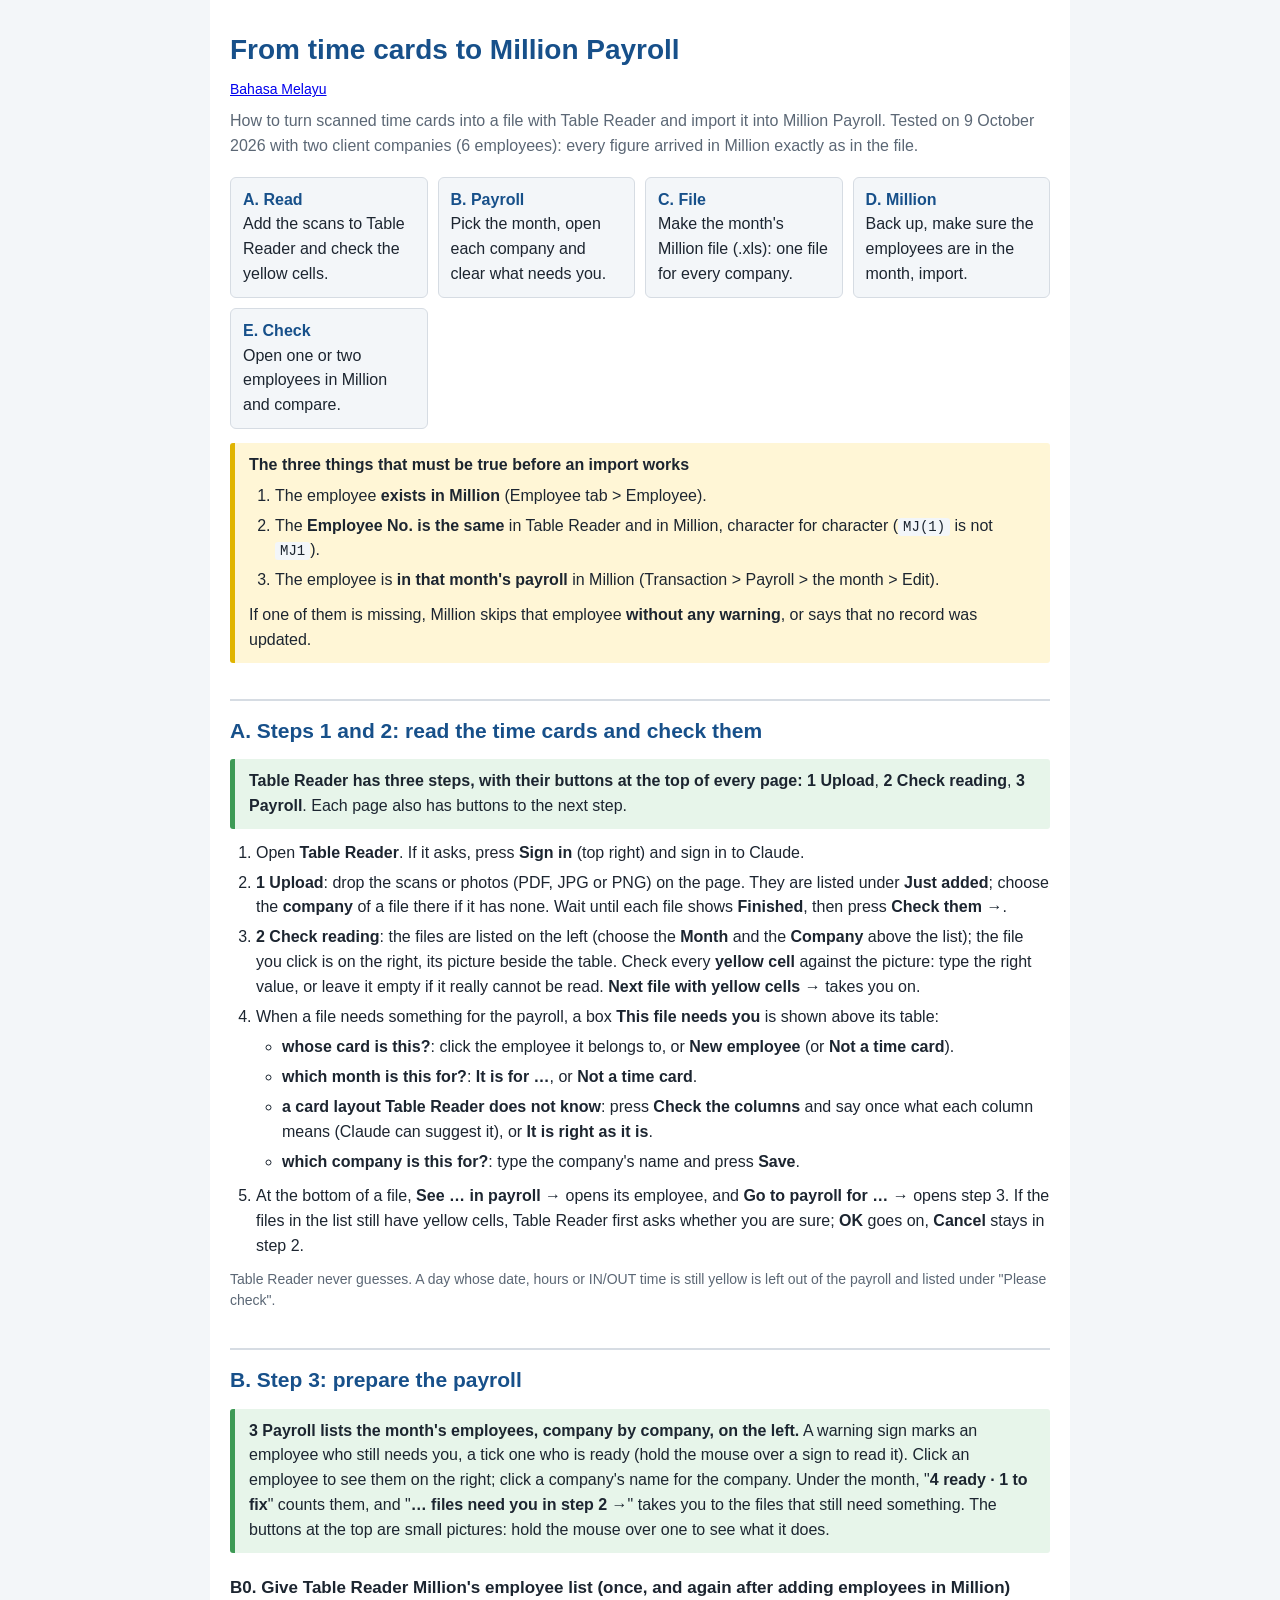
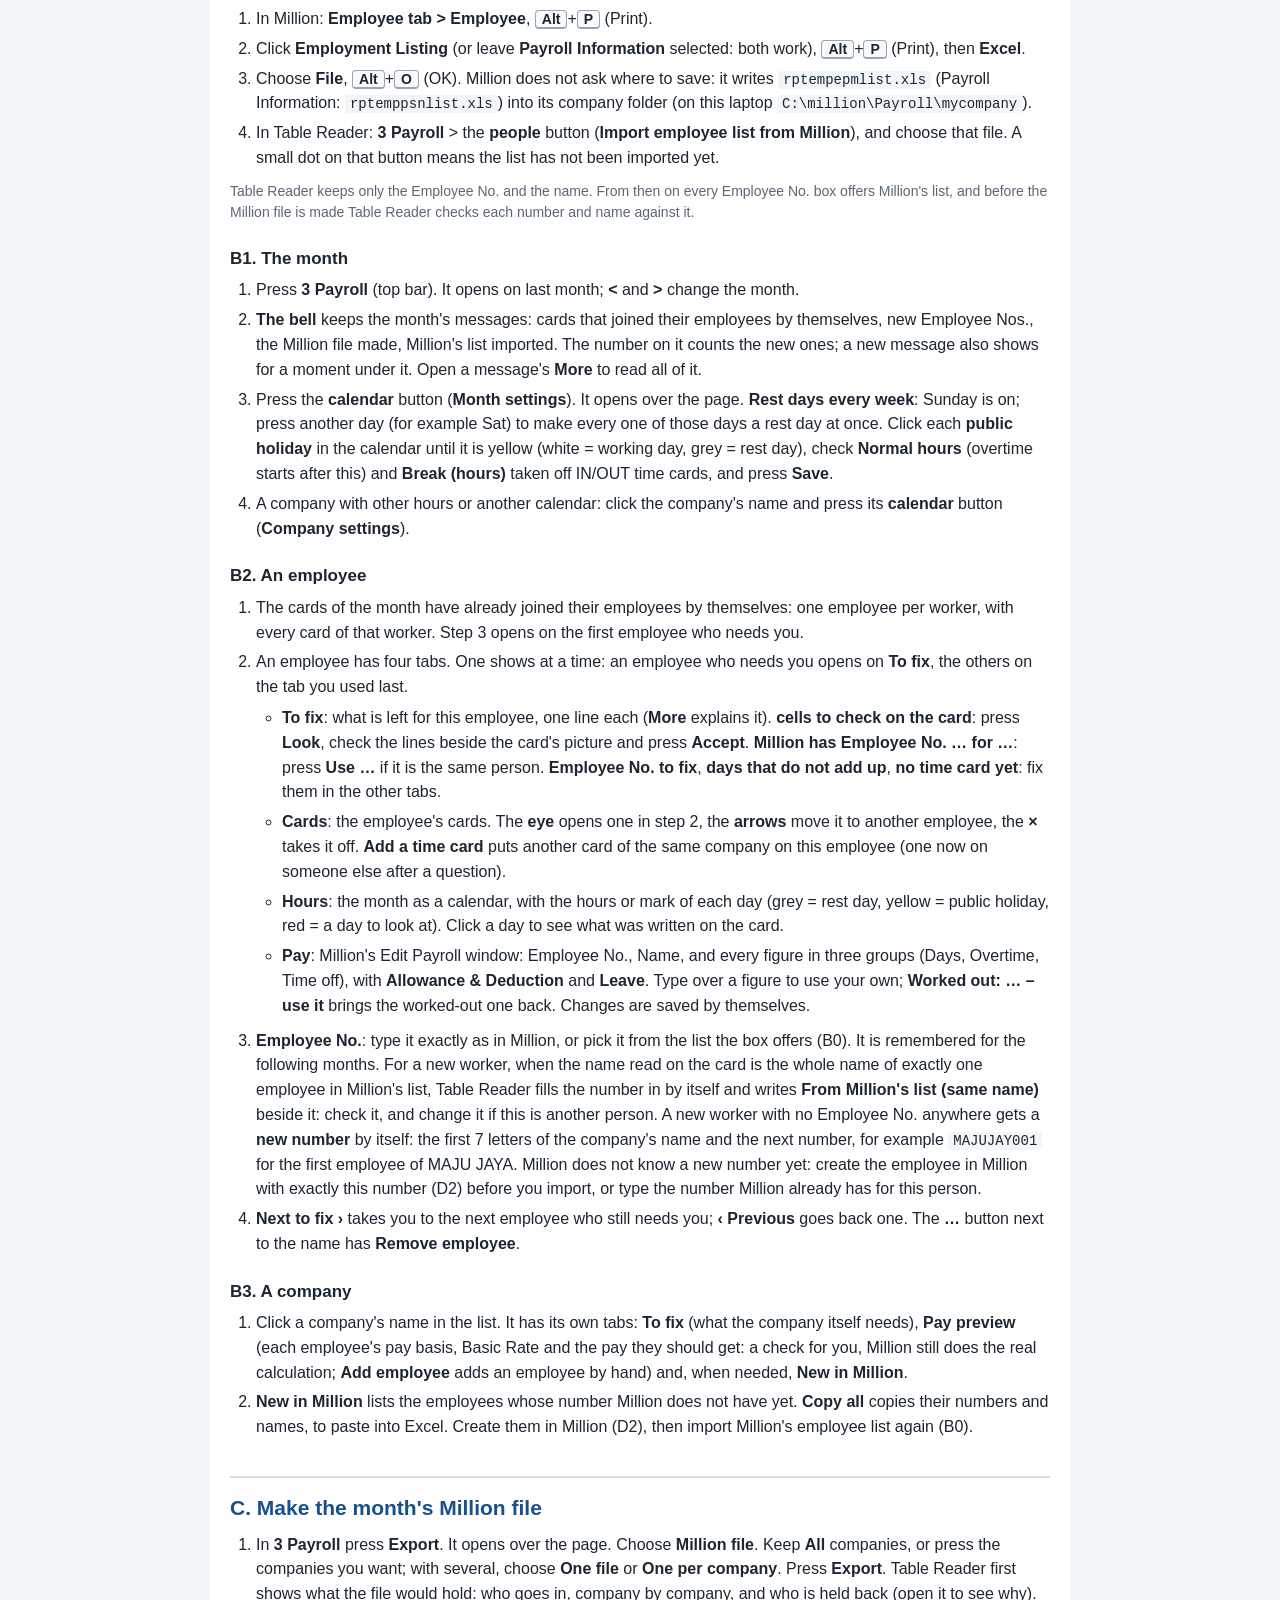
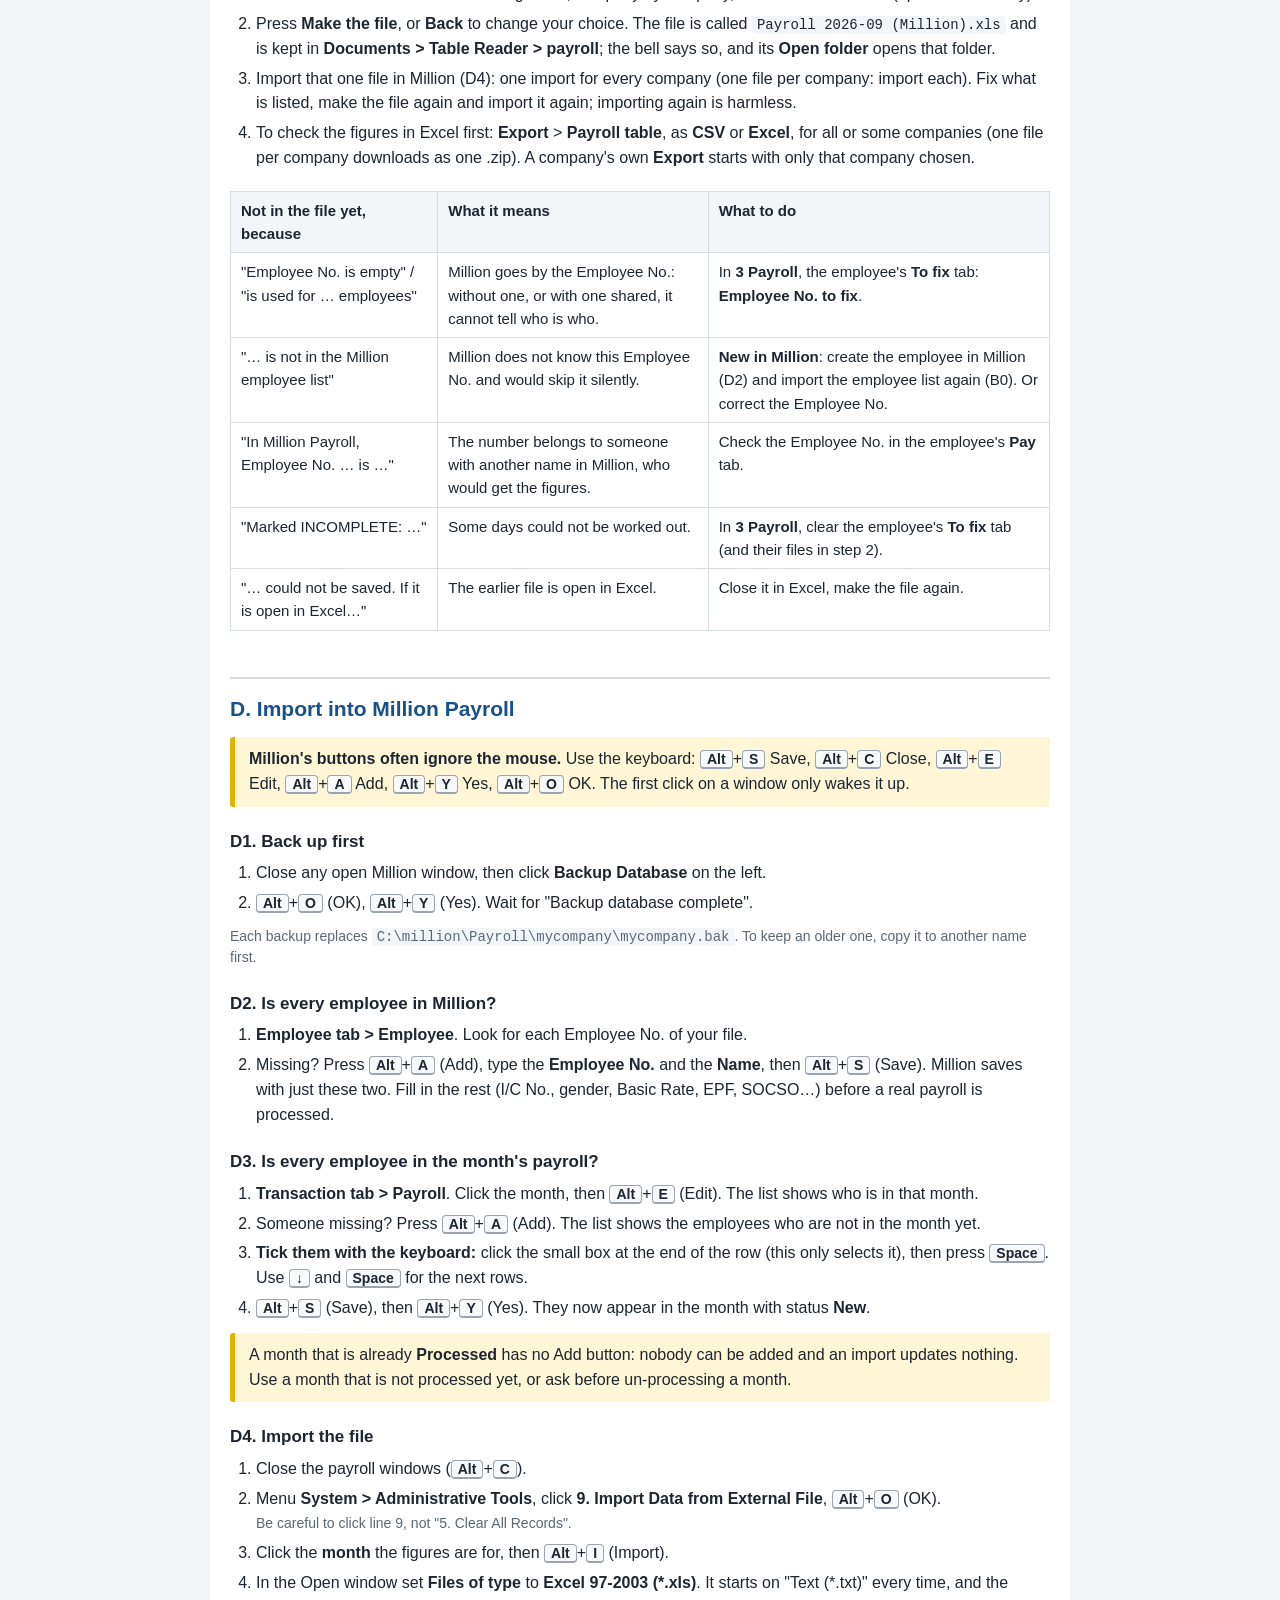
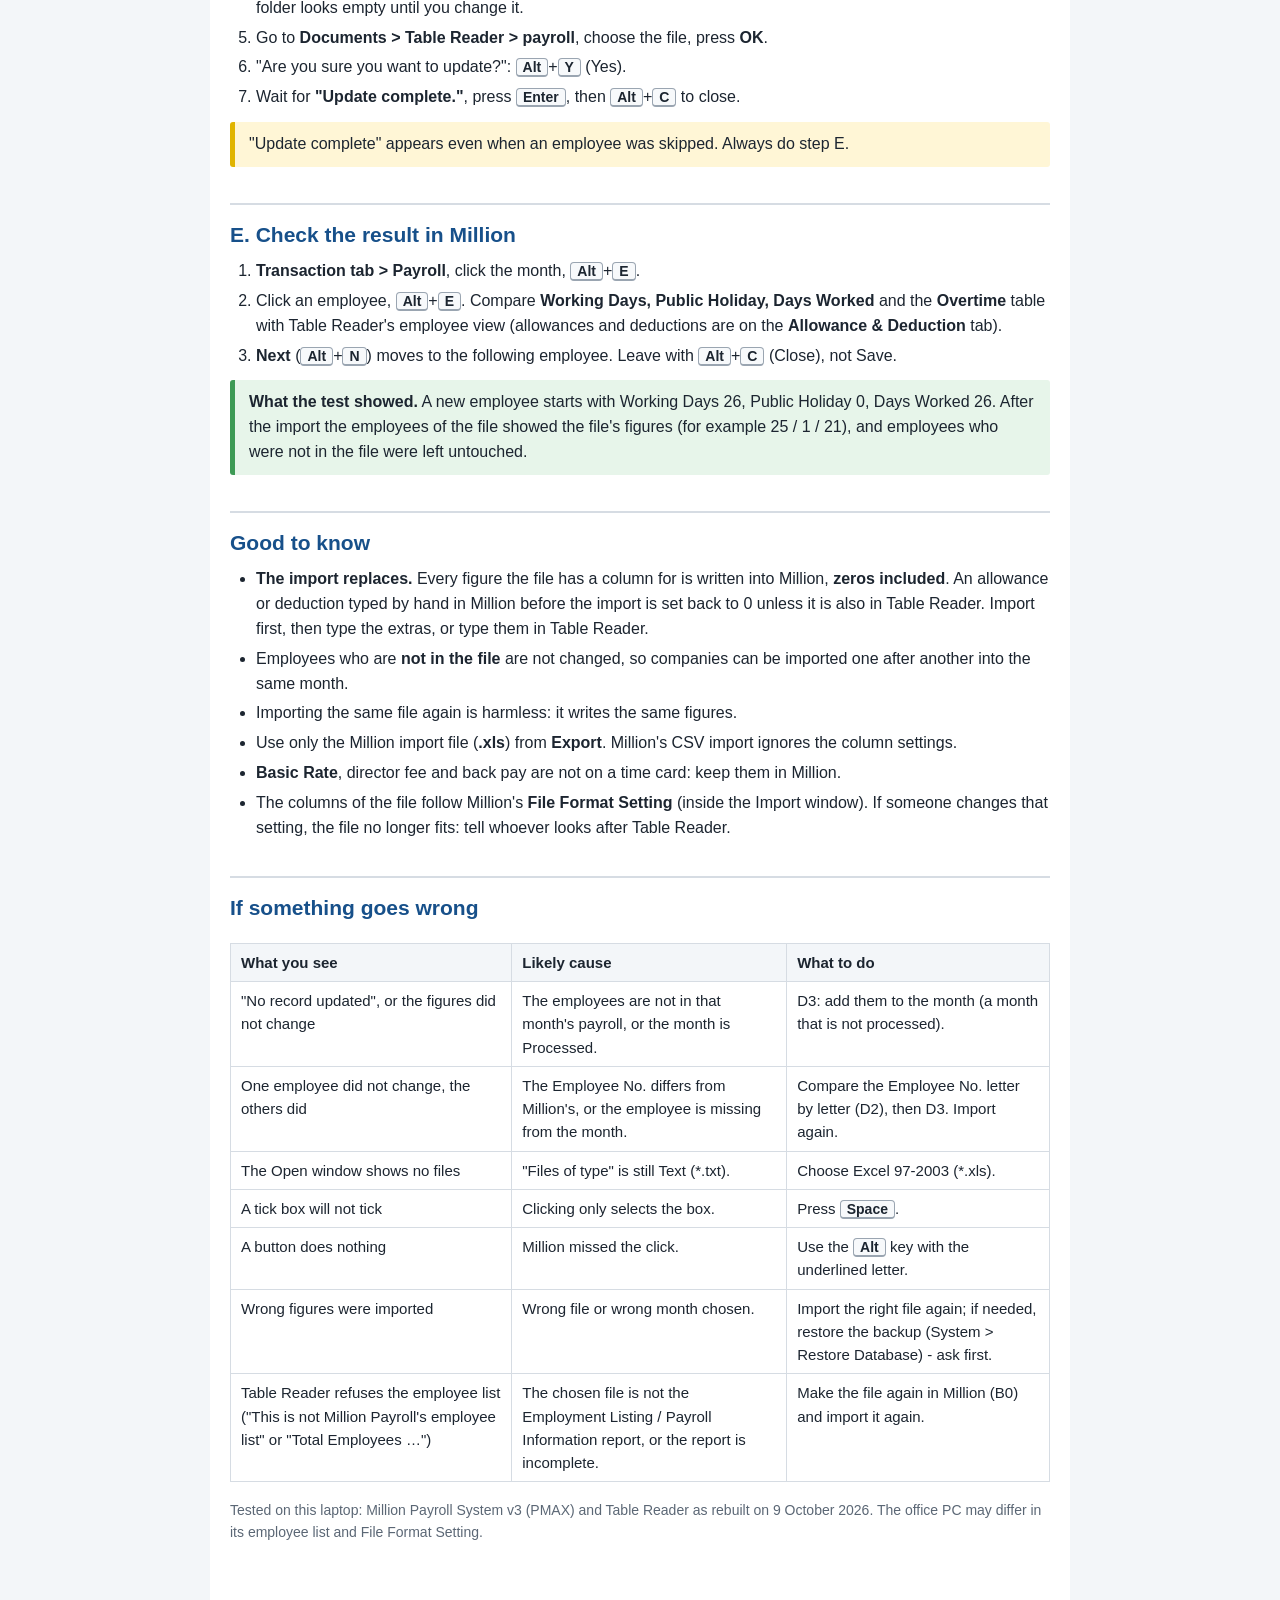
==== commit 37215380: "Step 3 redesign: words, guides and notes Co-Authored-By: Claude Opus 5.5 <noreply@anthropic.com>" ====
--- a/GUIDE - Table Reader to Million.html
+++ b/GUIDE - Table Reader to Million.html
@@ -82,83 +82,94 @@
 <p class="small">Table Reader never guesses. A day whose date, hours or IN/OUT time is still yellow is left out of the payroll and listed under "Please check".</p>
 
 <h2>B. Step 3: prepare the payroll</h2>
-<div class="ok"><b>3 Payroll lists the month's employees, company by company, on the left.</b> <b>!</b> marks an employee
-who still needs you, <b>✓</b> one who is ready. Click an employee to see them on the right; click a company's name for the
-company. "<b>… files need you in step 2 →</b>" at the top takes you to the files that still need something.</div>
+<div class="ok"><b>3 Payroll lists the month's employees, company by company, on the left.</b> A warning sign marks an
+employee who still needs you, a tick one who is ready (hold the mouse over a sign to read it). Click an employee to see
+them on the right; click a company's name for the company. Under the month, "<b>4 ready · 1 to fix</b>" counts them, and
+"<b>… files need you in step 2 →</b>" takes you to the files that still need something. The buttons at the top are
+small pictures: hold the mouse over one to see what it does.</div>
 <h3>B0. Give Table Reader Million's employee list (once, and again after adding employees in Million)</h3>
 <ol>
   <li>In Million: <span class="path">Employee tab &gt; Employee</span>, <kbd>Alt</kbd>+<kbd>P</kbd> (Print).</li>
   <li>Click <b>Employment Listing</b> (or leave <b>Payroll Information</b> selected: both work), <kbd>Alt</kbd>+<kbd>P</kbd> (Print), then <b>Excel</b>.</li>
   <li>Choose <b>File</b>, <kbd>Alt</kbd>+<kbd>O</kbd> (OK). Million does not ask where to save: it writes
       <code>rptempepmlist.xls</code> (Payroll Information: <code>rptemppsnlist.xls</code>) into its company folder (on this laptop <code>C:\million\Payroll\mycompany</code>).</li>
-  <li>In Table Reader: <b>3 Payroll</b> &gt; <b>Import employee list from Million</b>, and choose that file.</li>
+  <li>In Table Reader: <b>3 Payroll</b> &gt; the <b>people</b> button (<b>Import employee list from Million</b>), and
+      choose that file. A small dot on that button means the list has not been imported yet.</li>
 </ol>
 <p class="small">Table Reader keeps only the Employee No. and the name. From then on every Employee No. box offers Million's list,
 and before the Million file is made Table Reader checks each number and name against it.</p>
 <h3>B1. The month</h3>
 <ol>
   <li>Press <b>3 Payroll</b> (top bar). It opens on last month; <b>&lt;</b> and <b>&gt;</b> change the month.</li>
-  <li>Press <b>Month settings</b>. <b>Rest days every week</b> has Sunday ticked; tick another day (for example Saturday)
-      to make every one of those days a rest day at once. Click each <b>public holiday</b> until it is yellow (white = working day, grey = rest day),
-      and check the two rules:
-    <ul>
-      <li><b>Normal hours in a working day</b> (overtime starts after this).</li>
-      <li><b>Break taken off IN/OUT time cards</b> (1 hour unless you change it).</li>
-    </ul></li>
-  <li>A company with other hours or another calendar: click the company's name and press <b>Company settings</b>.</li>
+  <li><b>The bell</b> keeps the month's messages: cards that joined their employees by themselves, new Employee Nos., the
+      Million file made, Million's list imported. The number on it counts the new ones; a new message also shows for a
+      moment under it. Open a message's <b>More</b> to read all of it.</li>
+  <li>Press the <b>calendar</b> button (<b>Month settings</b>). It opens over the page. <b>Rest days every week</b>: Sunday
+      is on; press another day (for example Sat) to make every one of those days a rest day at once. Click each
+      <b>public holiday</b> in the calendar until it is yellow (white = working day, grey = rest day), check
+      <b>Normal hours</b> (overtime starts after this) and <b>Break (hours)</b> taken off IN/OUT time cards, and press
+      <b>Save</b>.</li>
+  <li>A company with other hours or another calendar: click the company's name and press its <b>calendar</b> button
+      (<b>Company settings</b>).</li>
 </ol>
 <h3>B2. An employee</h3>
 <ol>
   <li>The cards of the month have already joined their employees by themselves: one employee per worker, with every card
       of that worker. Step 3 opens on the first employee who needs you.</li>
-  <li>At the top, <b>Needs you</b> lists what is left for this employee:
+  <li>An employee has four tabs. One shows at a time: an employee who needs you opens on <b>To fix</b>, the others on
+      the tab you used last.
     <ul>
-      <li><b>cells to check on the card</b>: press <b>Look</b>. The lines the payroll could not use are shown beside the
-          card's picture; check them, then press <b>Accept</b>.</li>
-      <li><b>Million has Employee No. … for …</b>: press <b>Use …</b> if it is the same person.</li>
-      <li><b>Employee No. to fix</b>, <b>days that do not add up</b>, <b>no time card yet</b>: fix it in the window below.</li>
+      <li><b>To fix</b>: what is left for this employee, one line each (<b>More</b> explains it).
+        <b>cells to check on the card</b>: press <b>Look</b>, check the lines beside the card's picture and press
+        <b>Accept</b>. <b>Million has Employee No. … for …</b>: press <b>Use …</b> if it is the same person.
+        <b>Employee No. to fix</b>, <b>days that do not add up</b>, <b>no time card yet</b>: fix them in the other tabs.</li>
+      <li><b>Cards</b>: the employee's cards. The <b>eye</b> opens one in step 2, the <b>arrows</b> move it to another
+        employee, the <b>×</b> takes it off. <b>Add a time card</b> puts another card of the same company on this
+        employee (one now on someone else after a question).</li>
+      <li><b>Hours</b>: the month as a calendar, with the hours or mark of each day (grey = rest day, yellow = public
+        holiday, red = a day to look at). Click a day to see what was written on the card.</li>
+      <li><b>Pay</b>: Million's Edit Payroll window: Employee No., Name, and every figure in three groups (Days, Overtime,
+        Time off), with <b>Allowance &amp; Deduction</b> and <b>Leave</b>. Type over a figure to use your own;
+        <b>Worked out: … – use it</b> brings the worked-out one back. Changes are saved by themselves.</li>
     </ul></li>
-  <li>Below are the employee's cards (<b>Check this card →</b> opens it in step 2; <b>Move to</b> another employee, or
-      <b>Take off</b>; <b>Add a time card</b> puts another card of the same company on this employee, also one now on
-      someone else, after a question) and the Edit Payroll window: Employee No., Name, every figure (type over one to use your own;
-      <b>Worked out: … – use it</b> brings the worked-out one back), the <b>Allowance &amp; Deduction</b> tab, "Please check"
-      and "Day by day". Changes are saved by themselves.</li>
   <li><b>Employee No.</b>: type it exactly as in Million, or pick it from the list the box offers (B0). It is remembered
       for the following months.
       For a new worker, when the name read on the card is the whole name of exactly one employee in Million's list, Table Reader fills the number in by itself and writes <b>From Million's list (same name)</b> beside it: check it, and change it if this is another person.
       A new worker with no Employee No. anywhere gets a <b>new number</b> by itself: the first 7 letters of the company's name and the next number, for example <code>MAJUJAY001</code> for the first employee of MAJU JAYA. Million does not know a new number yet: create the employee in Million with exactly this number (D2) before you import, or type the number Million already has for this person.</li>
-  <li><b>Next needing you ›</b> takes you to the next employee who still needs you; <b>‹ Previous</b> goes back one.</li>
+  <li><b>Next to fix ›</b> takes you to the next employee who still needs you; <b>‹ Previous</b> goes back one. The
+      <b>…</b> button next to the name has <b>Remove employee</b>.</li>
 </ol>
 <h3>B3. A company</h3>
 <ol>
-  <li>Click a company's name in the list. Its panel shows <b>Company settings</b>, what the company itself needs, and the
-      <b>Pay preview</b>: each employee's pay basis, Basic Rate and the pay they should get (a check for you, Million still
-      does the real calculation). <b>Add employee</b> adds an employee by hand.</li>
-  <li><b>New in Million</b> (top of the company's panel) lists the employees whose number Million does not have yet.
-      <b>Copy all</b> copies their numbers and names, to paste into Excel. Create them in Million (D2), then import Million's
-      employee list again (B0).</li>
+  <li>Click a company's name in the list. It has its own tabs: <b>To fix</b> (what the company itself needs),
+      <b>Pay preview</b> (each employee's pay basis, Basic Rate and the pay they should get: a check for you, Million still
+      does the real calculation; <b>Add employee</b> adds an employee by hand) and, when needed, <b>New in Million</b>.</li>
+  <li><b>New in Million</b> lists the employees whose number Million does not have yet. <b>Copy all</b> copies their
+      numbers and names, to paste into Excel. Create them in Million (D2), then import Million's employee list again
+      (B0).</li>
 </ol>
 
 <h2>C. Make the month's Million file</h2>
 <ol>
-  <li>In <b>3 Payroll</b> press <b>Export…</b> and choose <b>Million import file</b>. Keep <b>All companies</b> ticked,
-      or tick the companies you want; with several, choose <b>One file with all of them</b> or <b>One file per company</b>.
-      Press <b>Export</b>. Table Reader first shows what the file would hold: who goes in, company by company, and who is
-      not in it yet, with the reason.</li>
-  <li>Press <b>Make the file</b>, or <b>Not now</b> to fix things first. The file is called
-      <code>Payroll 2026-09 (Million).xls</code> and is kept in <span class="path">Documents &gt; Table Reader &gt; payroll</span>.</li>
+  <li>In <b>3 Payroll</b> press <b>Export</b>. It opens over the page. Choose <b>Million file</b>. Keep <b>All</b>
+      companies, or press the companies you want; with several, choose <b>One file</b> or <b>One per company</b>. Press
+      <b>Export</b>. Table Reader first shows what the file would hold: who goes in, company by company, and who is held
+      back (open it to see why).</li>
+  <li>Press <b>Make the file</b>, or <b>Back</b> to change your choice. The file is called
+      <code>Payroll 2026-09 (Million).xls</code> and is kept in <span class="path">Documents &gt; Table Reader &gt; payroll</span>;
+      the bell says so, and its <b>Open folder</b> opens that folder.</li>
   <li>Import that one file in Million (D4): one import for every company (one file per company: import each). Fix what
       is listed, make the file again and import it again; importing again is harmless.</li>
-  <li>To check the figures in Excel first: <b>Export…</b> &gt; <b>Payroll table</b>, as <b>CSV</b> or <b>Excel .xls</b>,
-      for all or some companies (one file per company downloads as one .zip). In a company's panel, <b>Export…</b> starts
-      with only that company ticked.</li>
+  <li>To check the figures in Excel first: <b>Export</b> &gt; <b>Payroll table</b>, as <b>CSV</b> or <b>Excel</b>,
+      for all or some companies (one file per company downloads as one .zip). A company's own <b>Export</b> starts
+      with only that company chosen.</li>
 </ol>
 <div class="wide"><table>
   <tr><th>Not in the file yet, because</th><th>What it means</th><th>What to do</th></tr>
-  <tr><td>"Employee No. is empty" / "is used for … employees"</td><td>Million goes by the Employee No.: without one, or with one shared, it cannot tell who is who.</td><td>In <b>3 Payroll</b>, the employee's item <b>Employee No. to fix</b>.</td></tr>
+  <tr><td>"Employee No. is empty" / "is used for … employees"</td><td>Million goes by the Employee No.: without one, or with one shared, it cannot tell who is who.</td><td>In <b>3 Payroll</b>, the employee's <b>To fix</b> tab: <b>Employee No. to fix</b>.</td></tr>
   <tr><td>"… is not in the Million employee list"</td><td>Million does not know this Employee No. and would skip it silently.</td><td><b>New in Million</b>: create the employee in Million (D2) and import the employee list again (B0). Or correct the Employee No.</td></tr>
-  <tr><td>"In Million Payroll, Employee No. … is …"</td><td>The number belongs to someone with another name in Million, who would get the figures.</td><td>Check the Employee No. in the employee's window.</td></tr>
-  <tr><td>"Marked INCOMPLETE: …"</td><td>Some days could not be worked out.</td><td>In <b>3 Payroll</b>, clear the employee's <b>Needs you</b> list (and their files in step 2).</td></tr>
+  <tr><td>"In Million Payroll, Employee No. … is …"</td><td>The number belongs to someone with another name in Million, who would get the figures.</td><td>Check the Employee No. in the employee's <b>Pay</b> tab.</td></tr>
+  <tr><td>"Marked INCOMPLETE: …"</td><td>Some days could not be worked out.</td><td>In <b>3 Payroll</b>, clear the employee's <b>To fix</b> tab (and their files in step 2).</td></tr>
   <tr><td>"… could not be saved. If it is open in Excel…"</td><td>The earlier file is open in Excel.</td><td>Close it in Excel, make the file again.</td></tr>
 </table></div>
 
@@ -220,7 +231,7 @@
       before the import is set back to 0 unless it is also in Table Reader. Import first, then type the extras, or type them in Table Reader.</li>
   <li>Employees who are <b>not in the file</b> are not changed, so companies can be imported one after another into the same month.</li>
   <li>Importing the same file again is harmless: it writes the same figures.</li>
-  <li>Use only the Million import file (<b>.xls</b>) from <b>Export…</b>. Million's CSV import ignores the column settings.</li>
+  <li>Use only the Million import file (<b>.xls</b>) from <b>Export</b>. Million's CSV import ignores the column settings.</li>
   <li><b>Basic Rate</b>, director fee and back pay are not on a time card: keep them in Million.</li>
   <li>The columns of the file follow Million's <span class="path">File Format Setting</span> (inside the Import window). If someone changes that setting, the file no longer fits: tell whoever looks after Table Reader.</li>
 </ul>
